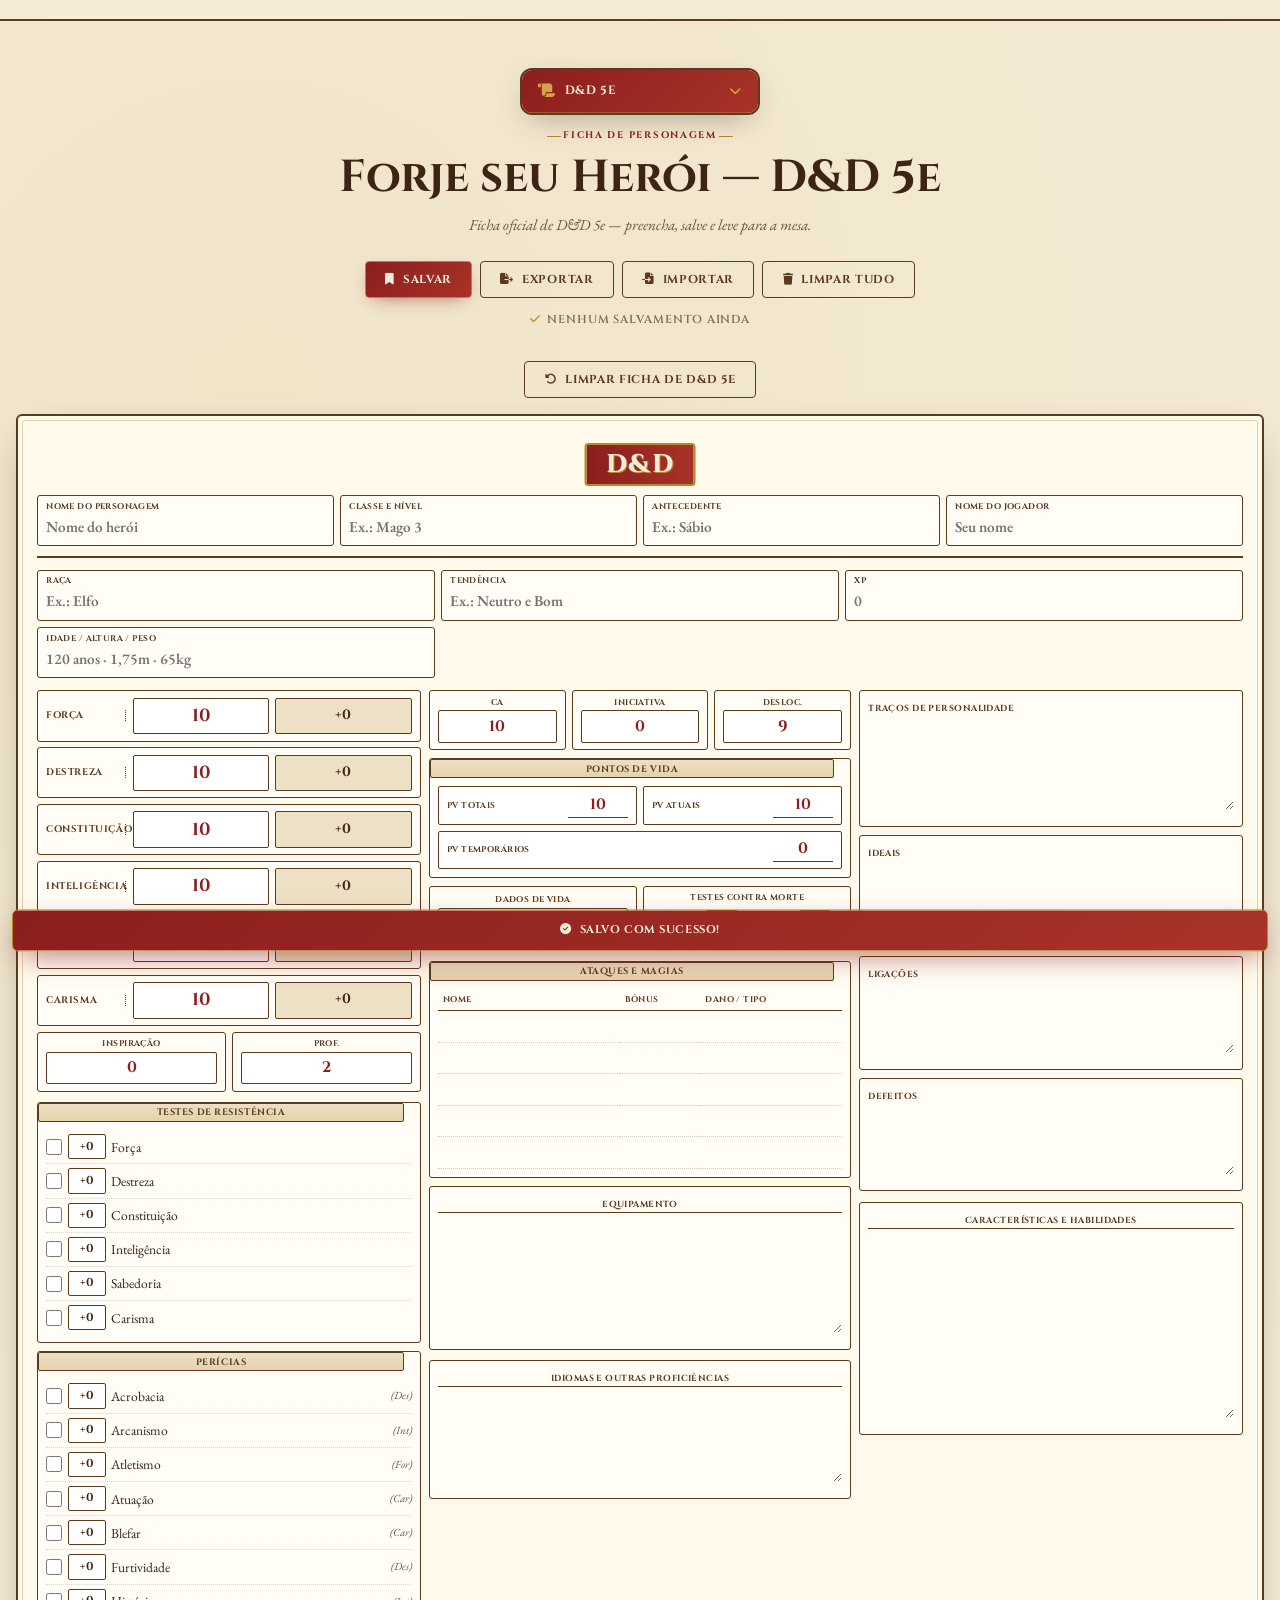
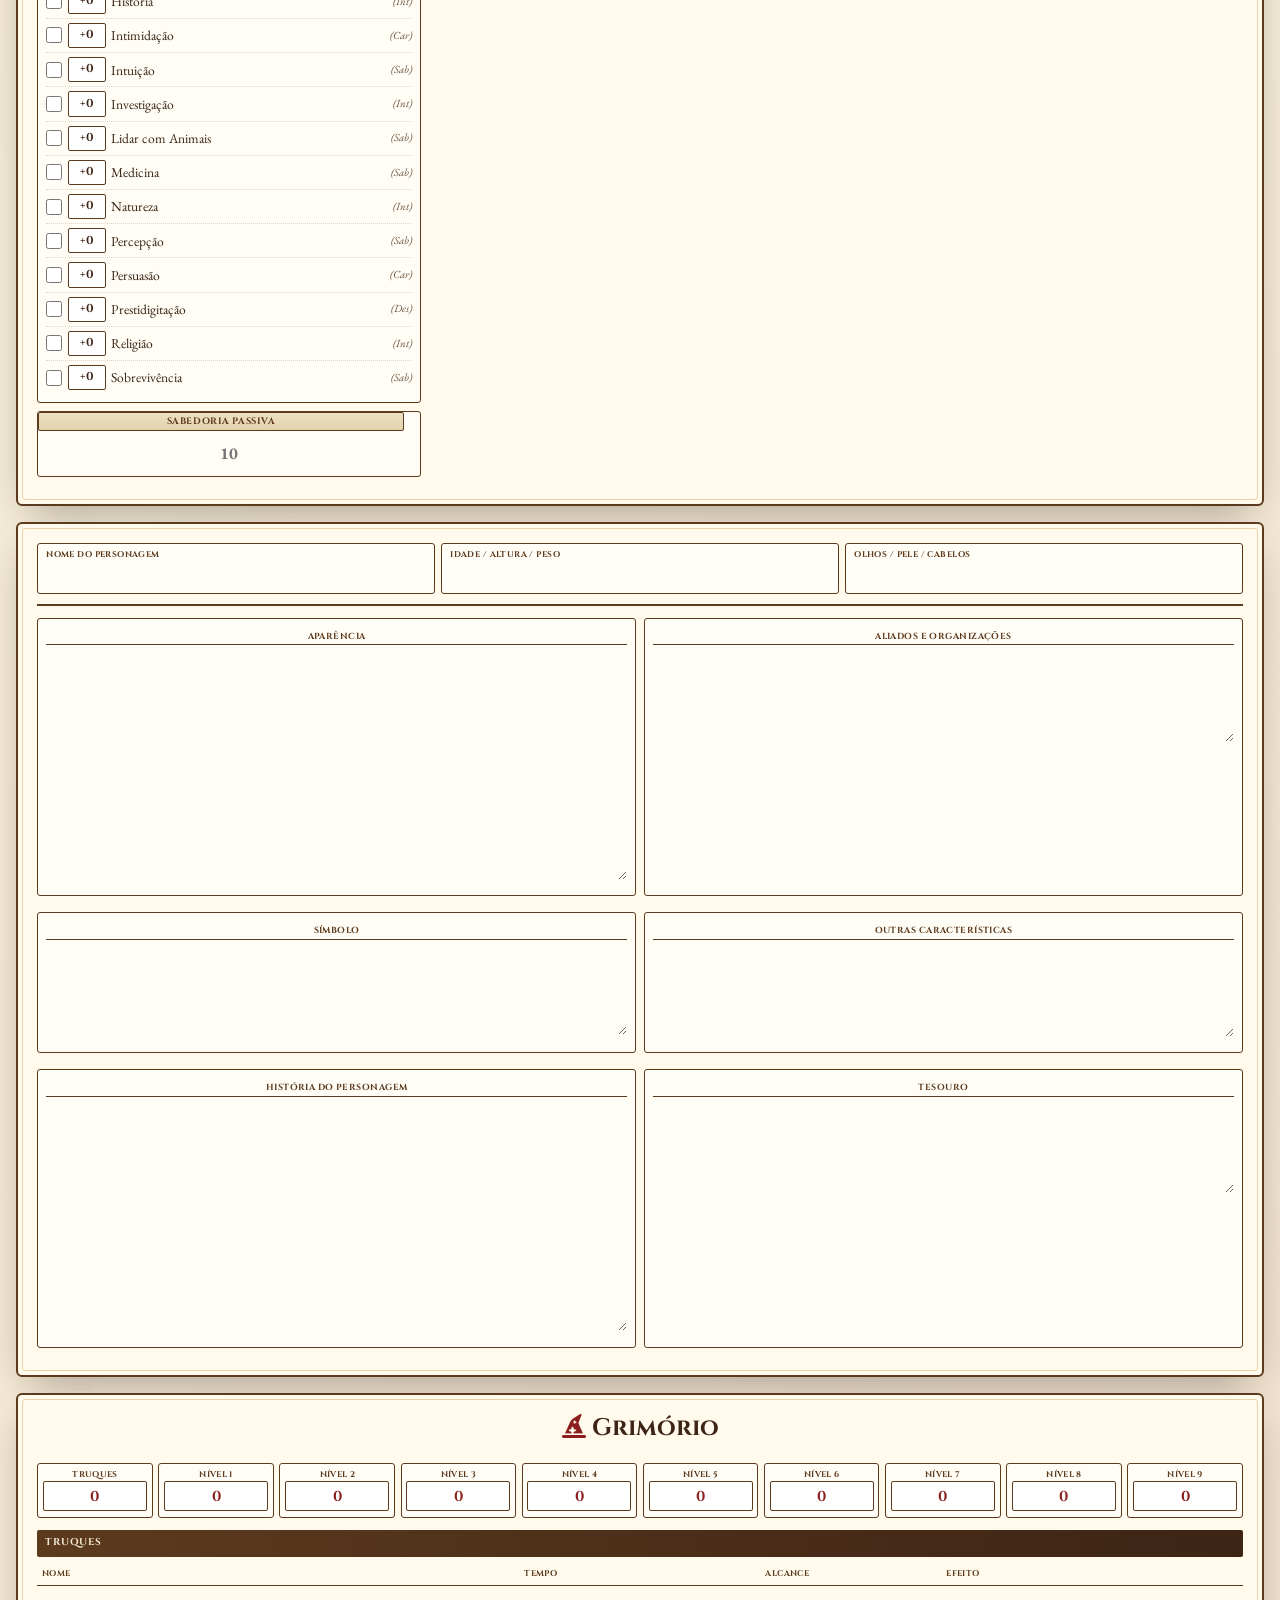
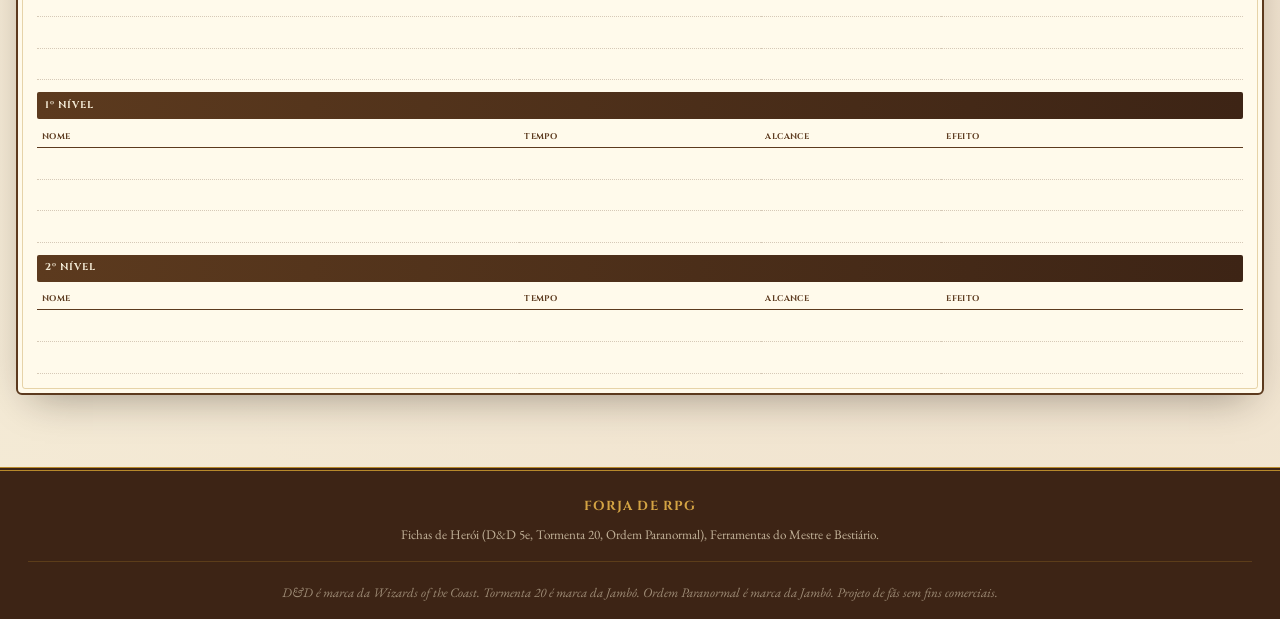
==== index.html @ 86ae55e6 "Ajustes no projeto" ====
<!DOCTYPE html>
<html lang="pt-BR">
<head>
  <meta charset="UTF-8">
  <meta name="viewport" content="width=device-width, initial-scale=1">
  <title>Forja de RPG — Heróis, Mestre e Monstros</title>
  <meta name="description" content="Plataforma completa de RPG: D&D 5e, Tormenta 20, Ordem Paranormal, ferramentas do mestre e bestiário.">

  <!-- Fonts -->
  <link rel="preconnect" href="https://fonts.googleapis.com">
  <link rel="preconnect" href="https://fonts.gstatic.com" crossorigin>
  <link href="https://fonts.googleapis.com/css2?family=Cinzel:wght@500;600;700;800&family=EB+Garamond:ital,wght@0,400;0,500;0,600;1,400&family=Inter:wght@400;500;600;700&display=swap" rel="stylesheet">

  <!-- Bootstrap + Icons -->
  <link href="https://cdn.jsdelivr.net/npm/bootstrap@5.3.0/dist/css/bootstrap.min.css" rel="stylesheet">
  <link rel="stylesheet" href="https://cdnjs.cloudflare.com/ajax/libs/font-awesome/6.5.0/css/all.min.css">

  <!-- CSS -->
  <link rel="stylesheet" href="src/main.css">
  <script src="src/main.js"></script>
</head>
<body>
  <nav class="navbar navbar-expand-lg fixed-top" id="mainNav">
 
  </nav>

  <!-- ============================================================
       ÁREA 1 — FORJA DE HERÓIS
  ============================================================ -->
  <div id="area-herois" class="area-panel active">
    <!-- Cabeçalho da página -->
    <div class="page-header" id="ficha">
      <span class="section-label">Ficha de Personagem</span>
      <h1 id="pageTitle">Forje seu Herói</h1>
      <p id="pageSubtitle" style="color:var(--texto-suave); font-style:italic; max-width:620px; margin:0.5rem auto 0; font-size:0.95rem;">
        Preencha, salve e leve para a mesa. Auto-save ativado.
      </p>
      <div class="d-flex flex-wrap gap-2 justify-content-center mt-4">
        <button class="btn btn-vermelho" onclick="saveAll()"><i class="fas fa-bookmark me-2"></i>Salvar</button>
        <button class="btn btn-outline-marrom" onclick="exportSheet()"><i class="fas fa-file-export me-2"></i>Exportar</button>
        <button class="btn btn-outline-marrom" onclick="document.getElementById('importFile').click()"><i class="fas fa-file-import me-2"></i>Importar</button>
        <input type="file" id="importFile" accept=".json" style="display:none" onchange="importSheet(this)">
        <button class="btn btn-outline-marrom" onclick="clearAllSystems()"><i class="fas fa-trash me-2"></i>Limpar Tudo</button>
      </div>
      <p id="saveIndicator" class="save-indicator">Nenhum salvamento ainda</p>
    </div>

    <!-- Seletor de sistema (acordeão) -->
    <div class="system-selector" id="systemSelector" role="tablist" aria-label="Escolher sistema de RPG">
      <button type="button" class="system-toggle" onclick="toggleSystemMenu(event)" aria-expanded="false" aria-controls="systemOptions">
        <i class="fas fa-scroll"></i>
        <span id="currentSystemLabel">D&D 5e</span>
        <i class="fas fa-chevron-down system-chevron"></i>
      </button>
      <div class="system-options" id="systemOptions">
        <button type="button" class="active" data-system="dnd5e" role="tab" aria-selected="true">
          <i class="fas fa-dice-d20"></i>D&D 5e
        </button>
        <button type="button" data-system="t20" role="tab" aria-selected="false">
          <i class="fas fa-dragon"></i>Tormenta 20
        </button>
        <button type="button" data-system="oprpg" role="tab" aria-selected="false">
          <i class="fas fa-eye"></i>Ordem Paranormal
        </button>
      </div>
    </div>

    <!-- ========================================================
         SISTEMA: D&D 5e
    ======================================================== -->
    <div id="system-dnd5e" class="system-panel active">
      <section style="padding-top: 1rem;">
        <div class="container">
          <div class="text-center mb-3">
            <button class="btn btn-outline-marrom" onclick="resetSystem('dnd5e')">
              <i class="fas fa-rotate-left me-2"></i>Limpar Ficha de D&D 5e
            </button>
          </div>

          <!-- Página 1: Identidade + Atributos + Combate -->
          <div class="sheet-wrap">
            <div class="sheet-header primary">
              <div class="t20-title">D&D</div>
              <div class="field"><span class="field-label">Nome do Personagem</span><input class="field-input" id="nome" placeholder="Nome do herói"></div>
              <div class="field"><span class="field-label">Classe e Nível</span><input class="field-input" id="classeNivel" placeholder="Ex.: Mago 3"></div>
              <div class="field"><span class="field-label">Antecedente</span><input class="field-input" id="antecedente" placeholder="Ex.: Sábio"></div>
              <div class="field"><span class="field-label">Nome do Jogador</span><input class="field-input" id="jogador" placeholder="Seu nome"></div>
            </div>
            <div class="sheet-header secondary">
              <div class="field"><span class="field-label">Raça</span><input class="field-input" id="raca" placeholder="Ex.: Elfo"></div>
              <div class="field"><span class="field-label">Tendência</span><input class="field-input" id="tendencia" placeholder="Ex.: Neutro e Bom"></div>
              <div class="field"><span class="field-label">XP</span><input class="field-input" id="xp" placeholder="0"></div>
              <div class="field"><span class="field-label">Idade / Altura / Peso</span><input class="field-input" id="fisico" placeholder="120 anos · 1,75m · 65kg"></div>
            </div>

            <div class="sheet-grid">
              <!-- COLUNA 1: Atributos + Resistências + Perícias -->
              <div>
                <div class="attr-block"><div class="attr-name">Força</div><div class="attr-values"><input class="attr-value-input" id="forca" type="number" value="10" min="1" max="30"><input class="attr-mod-input" id="forcaMod" value="+0" readonly></div></div>
                <div class="attr-block"><div class="attr-name">Destreza</div><div class="attr-values"><input class="attr-value-input" id="destreza" type="number" value="10" min="1" max="30"><input class="attr-mod-input" id="destrezaMod" value="+0" readonly></div></div>
                <div class="attr-block"><div class="attr-name">Constituição</div><div class="attr-values"><input class="attr-value-input" id="constituicao" type="number" value="10" min="1" max="30"><input class="attr-mod-input" id="constituicaoMod" value="+0" readonly></div></div>
                <div class="attr-block"><div class="attr-name">Inteligência</div><div class="attr-values"><input class="attr-value-input" id="inteligencia" type="number" value="10" min="1" max="30"><input class="attr-mod-input" id="inteligenciaMod" value="+0" readonly></div></div>
                <div class="attr-block"><div class="attr-name">Sabedoria</div><div class="attr-values"><input class="attr-value-input" id="sabedoria" type="number" value="10" min="1" max="30"><input class="attr-mod-input" id="sabedoriaMod" value="+0" readonly></div></div>
                <div class="attr-block"><div class="attr-name">Carisma</div><div class="attr-values"><input class="attr-value-input" id="carisma" type="number" value="10" min="1" max="30"><input class="attr-mod-input" id="carismaMod" value="+0" readonly></div></div>

                <div style="display:grid; grid-template-columns:1fr 1fr; gap:0.4rem; margin-bottom:0.65rem;">
                  <div class="combat-cell"><label>Inspiração</label><input type="number" id="inspiracao" value="0"></div>
                  <div class="combat-cell"><label>Prof.</label><input type="number" id="profBonus" value="2"></div>
                </div>

                <div class="block">
                  <div class="block-title">Testes de Resistência</div>
                  <ul class="check-list">
                    <li class="check-item"><input type="checkbox" id="resForca"><input class="mod" value="+0"><span class="name">Força</span></li>
                    <li class="check-item"><input type="checkbox" id="resDestreza"><input class="mod" value="+0"><span class="name">Destreza</span></li>
                    <li class="check-item"><input type="checkbox" id="resConstituicao"><input class="mod" value="+0"><span class="name">Constituição</span></li>
                    <li class="check-item"><input type="checkbox" id="resInteligencia"><input class="mod" value="+0"><span class="name">Inteligência</span></li>
                    <li class="check-item"><input type="checkbox" id="resSabedoria"><input class="mod" value="+0"><span class="name">Sabedoria</span></li>
                    <li class="check-item"><input type="checkbox" id="resCarisma"><input class="mod" value="+0"><span class="name">Carisma</span></li>
                  </ul>
                </div>

                <div class="block">
                  <div class="block-title">Perícias</div>
                  <ul class="check-list">
                    <li class="check-item"><input type="checkbox" id="perAcrobacia"><input class="mod" value="+0"><span class="name">Acrobacia</span><span class="attr-ref">(Des)</span></li>
                    <li class="check-item"><input type="checkbox" id="perArcanismo"><input class="mod" value="+0"><span class="name">Arcanismo</span><span class="attr-ref">(Int)</span></li>
                    <li class="check-item"><input type="checkbox" id="perAtletismo"><input class="mod" value="+0"><span class="name">Atletismo</span><span class="attr-ref">(For)</span></li>
                    <li class="check-item"><input type="checkbox" id="perAtuacao"><input class="mod" value="+0"><span class="name">Atuação</span><span class="attr-ref">(Car)</span></li>
                    <li class="check-item"><input type="checkbox" id="perBlefar"><input class="mod" value="+0"><span class="name">Blefar</span><span class="attr-ref">(Car)</span></li>
                    <li class="check-item"><input type="checkbox" id="perFurtividade"><input class="mod" value="+0"><span class="name">Furtividade</span><span class="attr-ref">(Des)</span></li>
                    <li class="check-item"><input type="checkbox" id="perHistoria"><input class="mod" value="+0"><span class="name">História</span><span class="attr-ref">(Int)</span></li>
                    <li class="check-item"><input type="checkbox" id="perIntimidacao"><input class="mod" value="+0"><span class="name">Intimidação</span><span class="attr-ref">(Car)</span></li>
                    <li class="check-item"><input type="checkbox" id="perIntuicao"><input class="mod" value="+0"><span class="name">Intuição</span><span class="attr-ref">(Sab)</span></li>
                    <li class="check-item"><input type="checkbox" id="perInvestigacao"><input class="mod" value="+0"><span class="name">Investigação</span><span class="attr-ref">(Int)</span></li>
                    <li class="check-item"><input type="checkbox" id="perLidarAnimais"><input class="mod" value="+0"><span class="name">Lidar com Animais</span><span class="attr-ref">(Sab)</span></li>
                    <li class="check-item"><input type="checkbox" id="perMedicina"><input class="mod" value="+0"><span class="name">Medicina</span><span class="attr-ref">(Sab)</span></li>
                    <li class="check-item"><input type="checkbox" id="perNatureza"><input class="mod" value="+0"><span class="name">Natureza</span><span class="attr-ref">(Int)</span></li>
                    <li class="check-item"><input type="checkbox" id="perPercepcao"><input class="mod" value="+0"><span class="name">Percepção</span><span class="attr-ref">(Sab)</span></li>
                    <li class="check-item"><input type="checkbox" id="perPersuasao"><input class="mod" value="+0"><span class="name">Persuasão</span><span class="attr-ref">(Car)</span></li>
                    <li class="check-item"><input type="checkbox" id="perPrestidigitacao"><input class="mod" value="+0"><span class="name">Prestidigitação</span><span class="attr-ref">(Des)</span></li>
                    <li class="check-item"><input type="checkbox" id="perReligiao"><input class="mod" value="+0"><span class="name">Religião</span><span class="attr-ref">(Int)</span></li>
                    <li class="check-item"><input type="checkbox" id="perSobrevivencia"><input class="mod" value="+0"><span class="name">Sobrevivência</span><span class="attr-ref">(Sab)</span></li>
                  </ul>
                </div>

                <div class="block">
                  <div class="block-title">Sabedoria Passiva</div>
                  <input class="field-input" id="sabPassiva" style="text-align:center; font-size:1.05rem; color:var(--vermelho); font-weight:700;" placeholder="10">
                </div>
              </div>

              <!-- COLUNA 2: Combate + Ataques + Equipamento -->
              <div>
                <div class="combat-row">
                  <div class="combat-cell"><label>CA</label><input type="number" id="ca" value="10"></div>
                  <div class="combat-cell"><label>Iniciativa</label><input type="number" id="iniciativa" value="0"></div>
                  <div class="combat-cell"><label>Desloc.</label><input type="number" id="deslocamento" value="9"></div>
                </div>

                <div class="hp-block">
                  <div class="block-title" style="margin-top:-0.75rem;">Pontos de Vida</div>
                  <div class="hp-row">
                    <div class="hp-cell"><span>PV Totais</span><input type="number" id="pvTotal" value="10"></div>
                    <div class="hp-cell"><span>PV Atuais</span><input type="number" id="pvAtual" value="10"></div>
                  </div>
                  <div class="hp-row">
                    <div class="hp-cell" style="grid-column: span 2;"><span>PV Temporários</span><input type="number" id="pvTemp" value="0"></div>
                  </div>
                </div>

                <div style="display:grid; grid-template-columns:1fr 1fr; gap:0.4rem; margin-bottom:0.65rem;">
                  <div class="combat-cell"><label>Dados de Vida</label><input id="dadosVida" placeholder="Ex.: 3d8"></div>
                  <div class="combat-cell">
                    <label>Testes contra Morte</label>
                    <div style="font-size:0.72rem; display:flex; justify-content:space-around; gap:0.3rem; margin-top:0.25rem; flex-wrap:wrap;">
                      <span>Sucessos: <input type="number" id="morteSuc" value="0" style="width:32px; border:1px solid var(--marrom); text-align:center; background:#fff; border-radius:2px;"></span>
                      <span>Falhas: <input type="number" id="morteFal" value="0" style="width:32px; border:1px solid var(--marrom); text-align:center; background:#fff; border-radius:2px;"></span>
                    </div>
                  </div>
                </div>

                <div class="block">
                  <div class="block-title">Ataques e Magias</div>
                  <div class="table-scroll">
                    <table class="attack-table">
                      <thead><tr><th style="width:45%;">Nome</th><th style="width:20%;">Bônus</th><th>Dano / Tipo</th></tr></thead>
                      <tbody>
                        <tr><td><input id="atk1_nome"></td><td><input id="atk1_bonus"></td><td><input id="atk1_dano"></td></tr>
                        <tr><td><input id="atk2_nome"></td><td><input id="atk2_bonus"></td><td><input id="atk2_dano"></td></tr>
                        <tr><td><input id="atk3_nome"></td><td><input id="atk3_bonus"></td><td><input id="atk3_dano"></td></tr>
                        <tr><td><input id="atk4_nome"></td><td><input id="atk4_bonus"></td><td><input id="atk4_dano"></td></tr>
                        <tr><td><input id="atk5_nome"></td><td><input id="atk5_bonus"></td><td><input id="atk5_dano"></td></tr>
                      </tbody>
                    </table>
                  </div>
                </div>

                <div class="big-block"><label>Equipamento</label><textarea id="equipamento" rows="5"></textarea></div>
                <div class="big-block" style="margin-top:0.65rem;"><label>Idiomas e Outras Proficiências</label><textarea id="idiomas" rows="3"></textarea></div>
              </div>

              <!-- COLUNA 3: Personalidade + Características -->
              <div>
                <div class="trait-block"><label>Traços de Personalidade</label><textarea id="tracos" rows="4"></textarea></div>
                <div class="trait-block"><label>Ideais</label><textarea id="ideais" rows="3"></textarea></div>
                <div class="trait-block"><label>Ligações</label><textarea id="ligacoes" rows="3"></textarea></div>
                <div class="trait-block"><label>Defeitos</label><textarea id="defeitos" rows="3"></textarea></div>
                <div class="big-block" style="margin-top:0.65rem;"><label>Características e Habilidades</label><textarea id="caracteristicas" rows="8"></textarea></div>
              </div>
            </div>
          </div>

          <!-- Página 2: Aparência / Aliados / História -->
          <div class="sheet-wrap">
            <div class="page2-header">
              <div class="field"><span class="field-label">Nome do Personagem</span><input class="field-input" id="nome2"></div>
              <div class="field"><span class="field-label">Idade / Altura / Peso</span><input class="field-input" id="fisico2"></div>
              <div class="field"><span class="field-label">Olhos / Pele / Cabelos</span><input class="field-input" id="aparenciaFisica"></div>
            </div>
            <div class="page2-grid">
              <div class="big-block"><label>Aparência</label><textarea id="aparencia" rows="10"></textarea></div>
              <div class="big-block"><label>Aliados e Organizações</label><textarea id="aliados" rows="4"></textarea></div>
              <div class="big-block"><label>Símbolo</label><textarea id="simbolo" rows="3"></textarea></div>
              <div class="big-block"><label>Outras Características</label><textarea id="outrasCarac" rows="4"></textarea></div>
              <div class="big-block"><label>História do Personagem</label><textarea id="historia" rows="10"></textarea></div>
              <div class="big-block"><label>Tesouro</label><textarea id="tesouro" rows="4"></textarea></div>
            </div>
          </div>

          <!-- Página 3: Grimório -->
          <div class="sheet-wrap">
            <h3 style="text-align:center; margin-bottom:1.25rem; font-family:'Cinzel',serif; font-size:clamp(1.1rem,3vw,1.5rem);">
              <i class="fas fa-hat-wizard" style="color:var(--vermelho);"></i> Grimório
            </h3>
            <div class="spell-slots">
              <div class="slot-box"><label>Truques</label><input type="number" id="slot0" value="0"></div>
              <div class="slot-box"><label>Nível 1</label><input type="number" id="slot1" value="0"></div>
              <div class="slot-box"><label>Nível 2</label><input type="number" id="slot2" value="0"></div>
              <div class="slot-box"><label>Nível 3</label><input type="number" id="slot3" value="0"></div>
              <div class="slot-box"><label>Nível 4</label><input type="number" id="slot4" value="0"></div>
              <div class="slot-box"><label>Nível 5</label><input type="number" id="slot5" value="0"></div>
              <div class="slot-box"><label>Nível 6</label><input type="number" id="slot6" value="0"></div>
              <div class="slot-box"><label>Nível 7</label><input type="number" id="slot7" value="0"></div>
              <div class="slot-box"><label>Nível 8</label><input type="number" id="slot8" value="0"></div>
              <div class="slot-box"><label>Nível 9</label><input type="number" id="slot9" value="0"></div>
            </div>

            <div class="spell-level-header">Truques</div>
            <div class="table-scroll">
              <table class="spell-table">
                <thead><tr><th style="width:40%;">Nome</th><th style="width:20%;">Tempo</th><th style="width:15%;">Alcance</th><th>Efeito</th></tr></thead>
                <tbody>
                  <tr><td><input id="magia0_1_nome"></td><td><input id="magia0_1_tempo"></td><td><input id="magia0_1_alcance"></td><td><input id="magia0_1_efeito"></td></tr>
                  <tr><td><input id="magia0_2_nome"></td><td><input id="magia0_2_tempo"></td><td><input id="magia0_2_alcance"></td><td><input id="magia0_2_efeito"></td></tr>
                  <tr><td><input id="magia0_3_nome"></td><td><input id="magia0_3_tempo"></td><td><input id="magia0_3_alcance"></td><td><input id="magia0_3_efeito"></td></tr>
                </tbody>
              </table>
            </div>

            <div class="spell-level-header">1º Nível</div>
            <div class="table-scroll">
              <table class="spell-table">
                <thead><tr><th style="width:40%;">Nome</th><th style="width:20%;">Tempo</th><th style="width:15%;">Alcance</th><th>Efeito</th></tr></thead>
                <tbody>
                  <tr><td><input id="magia1_1_nome"></td><td><input id="magia1_1_tempo"></td><td><input id="magia1_1_alcance"></td><td><input id="magia1_1_efeito"></td></tr>
                  <tr><td><input id="magia1_2_nome"></td><td><input id="magia1_2_tempo"></td><td><input id="magia1_2_alcance"></td><td><input id="magia1_2_efeito"></td></tr>
                  <tr><td><input id="magia1_3_nome"></td><td><input id="magia1_3_tempo"></td><td><input id="magia1_3_alcance"></td><td><input id="magia1_3_efeito"></td></tr>
                </tbody>
              </table>
            </div>

            <div class="spell-level-header">2º Nível</div>
            <div class="table-scroll">
              <table class="spell-table">
                <thead><tr><th style="width:40%;">Nome</th><th style="width:20%;">Tempo</th><th style="width:15%;">Alcance</th><th>Efeito</th></tr></thead>
                <tbody>
                  <tr><td><input id="magia2_1_nome"></td><td><input id="magia2_1_tempo"></td><td><input id="magia2_1_alcance"></td><td><input id="magia2_1_efeito"></td></tr>
                  <tr><td><input id="magia2_2_nome"></td><td><input id="magia2_2_tempo"></td><td><input id="magia2_2_alcance"></td><td><input id="magia2_2_efeito"></td></tr>
                </tbody>
              </table>
            </div>
          </div>
        </div>
      </section>
    </div>

    <!-- ========================================================
         SISTEMA: TORMENTA 20
    ======================================================== -->
    <div id="system-t20" class="system-panel">
      <section style="padding-top: 1rem;">
        <div class="container">
          <div class="text-center mb-3">
            <button class="btn btn-outline-marrom" onclick="resetSystem('t20')">
              <i class="fas fa-rotate-left me-2"></i>Limpar Ficha de Tormenta 20
            </button>
          </div>

          <div class="t20-sheet">
            <div class="t20-header">
              <div class="t20-title">TORMENTA 20</div>
              <div class="t20-field full"><span class="t20-field-label">Personagem</span><input class="t20-field-input" id="t20_nome"></div>
              <div class="t20-field"><span class="t20-field-label">Jogador</span><input class="t20-field-input" id="t20_jogador"></div>
              <div class="t20-field"><span class="t20-field-label">Raça</span><input class="t20-field-input" id="t20_raca"></div>
              <div class="t20-field"><span class="t20-field-label">Origem</span><input class="t20-field-input" id="t20_origem"></div>
              <div class="t20-field"><span class="t20-field-label">Classe & Nível</span><input class="t20-field-input" id="t20_classeNivel"></div>
              <div class="t20-field"><span class="t20-field-label">Divindade</span><input class="t20-field-input" id="t20_divindade"></div>
              <div class="t20-field"><span class="t20-field-label">Deslocamento</span><input class="t20-field-input" id="t20_deslocamento"></div>
            </div>

            <div class="t20-grid">
              <!-- Coluna esquerda -->
              <div class="t20-col-left">
                <div class="t20-block">
                  <div class="t20-block-title">Atributos</div>
                  <div class="t20-attrs">
                    <div class="t20-attr"><div class="t20-attr-name">FOR</div><input type="number" class="t20-attr-value" id="t20_for" value="10"><span class="t20-attr-mod" id="t20_for_mod">+0</span></div>
                    <div class="t20-attr"><div class="t20-attr-name">DES</div><input type="number" class="t20-attr-value" id="t20_des" value="10"><span class="t20-attr-mod" id="t20_des_mod">+0</span></div>
                    <div class="t20-attr"><div class="t20-attr-name">CON</div><input type="number" class="t20-attr-value" id="t20_con" value="10"><span class="t20-attr-mod" id="t20_con_mod">+0</span></div>
                    <div class="t20-attr"><div class="t20-attr-name">INT</div><input type="number" class="t20-attr-value" id="t20_int" value="10"><span class="t20-attr-mod" id="t20_int_mod">+0</span></div>
                    <div class="t20-attr"><div class="t20-attr-name">SAB</div><input type="number" class="t20-attr-value" id="t20_sab" value="10"><span class="t20-attr-mod" id="t20_sab_mod">+0</span></div>
                    <div class="t20-attr"><div class="t20-attr-name">CAR</div><input type="number" class="t20-attr-value" id="t20_car" value="10"><span class="t20-attr-mod" id="t20_car_mod">+0</span></div>
                  </div>
                </div>

                <div class="t20-pv-row">
                  <div class="t20-pv-box">
                    <div class="t20-pv-title">Pontos de Vida</div>
                    <div class="t20-pv-inputs">
                      <div class="t20-pv-item"><span>Máx</span><input type="number" id="t20_pv_max" value="20"></div>
                      <div class="t20-pv-item"><span>Atuais</span><input type="number" id="t20_pv_atual" value="20"></div>
                    </div>
                  </div>
                  <div class="t20-pv-box">
                    <div class="t20-pv-title">Pontos de Mana</div>
                    <div class="t20-pv-inputs">
                      <div class="t20-pv-item"><span>Máx</span><input type="number" id="t20_pm_max" value="10"></div>
                      <div class="t20-pv-item"><span>Atuais</span><input type="number" id="t20_pm_atual" value="10"></div>
                    </div>
                  </div>
                </div>

                <div class="t20-block">
                  <div class="t20-block-title">Ataques</div>
                  <div class="table-scroll">
                    <table class="t20-attack-table">
                      <thead><tr><th style="width:30%;">Ataque</th><th style="width:15%;">Teste</th><th style="width:15%;">Dano</th><th style="width:13%;">Crít</th><th style="width:13%;">Tipo</th><th>Alcance</th></tr></thead>
                      <tbody>
                        <tr><td><input id="t20_atk1_nome"></td><td><input id="t20_atk1_teste"></td><td><input id="t20_atk1_dano"></td><td><input id="t20_atk1_crit"></td><td><input id="t20_atk1_tipo"></td><td><input id="t20_atk1_alc"></td></tr>
                        <tr><td><input id="t20_atk2_nome"></td><td><input id="t20_atk2_teste"></td><td><input id="t20_atk2_dano"></td><td><input id="t20_atk2_crit"></td><td><input id="t20_atk2_tipo"></td><td><input id="t20_atk2_alc"></td></tr>
                        <tr><td><input id="t20_atk3_nome"></td><td><input id="t20_atk3_teste"></td><td><input id="t20_atk3_dano"></td><td><input id="t20_atk3_crit"></td><td><input id="t20_atk3_tipo"></td><td><input id="t20_atk3_alc"></td></tr>
                      </tbody>
                    </table>
                  </div>
                </div>

                <div class="t20-block">
                  <div class="t20-block-title">Defesa</div>
                  <div class="t20-defense">
                    <div class="t20-defense-main"><label>Defesa</label><input type="number" id="t20_defesa" value="10"></div>
                    <div class="t20-defense-sub">
                      <div class="t20-pv-item"><span>Mod. DES</span><input type="number" id="t20_def_des" value="0"></div>
                      <div class="t20-pv-item"><span>Armadura</span><input type="number" id="t20_def_armadura" value="0"></div>
                      <div class="t20-pv-item"><span>Escudo</span><input type="number" id="t20_def_escudo" value="0"></div>
                      <div class="t20-pv-item"><span>Outros</span><input type="number" id="t20_def_outros" value="0"></div>
                    </div>
                  </div>
                </div>

                <div class="t20-pv-row">
                  <div class="t20-field"><span class="t20-field-label">XP</span><input class="t20-field-input" id="t20_xp"></div>
                  <div class="t20-field"><span class="t20-field-label">Tamanho</span><input class="t20-field-input" id="t20_tamanho"></div>
                </div>
              </div>

              <!-- Coluna central -->
              <div class="t20-col-mid">
                <div class="t20-block">
                  <div class="t20-block-title">Perícias</div>
                  <div class="table-scroll">
                    <table class="t20-skills">
                      <thead><tr><th style="width:30%;">Perícia</th><th style="width:14%;">Total</th><th style="width:12%;">1/2 Nív.</th><th style="width:14%;">Mod. Atr.</th><th style="width:12%;">Treino</th><th>Outros</th></tr></thead>
                      <tbody id="t20-skills-body"></tbody>
                    </table>
                  </div>
                </div>
                <div class="t20-block">
                  <div class="t20-block-title">Proficiências</div>
                  <textarea id="t20_proficiencias" rows="4" style="width:100%; border:none; background:transparent; font-family:'EB Garamond',serif; font-size:0.9rem; outline:none; resize:vertical; min-height:80px;"></textarea>
                </div>
              </div>

              <!-- Coluna direita -->
              <div class="t20-col-right">
                <div class="t20-block">
                  <div class="t20-block-title">Poderes & Magias</div>
                  <div class="table-scroll">
                    <table class="t20-spells-table">
                      <thead><tr><th style="width:40%;">Nome</th><th style="width:15%;">Custo</th><th style="width:20%;">Execução</th><th>Alcance</th></tr></thead>
                      <tbody>
                        <tr><td><input id="t20_pod1_nome"></td><td><input id="t20_pod1_custo"></td><td><input id="t20_pod1_exec"></td><td><input id="t20_pod1_alc"></td></tr>
                        <tr><td><input id="t20_pod2_nome"></td><td><input id="t20_pod2_custo"></td><td><input id="t20_pod2_exec"></td><td><input id="t20_pod2_alc"></td></tr>
                        <tr><td><input id="t20_pod3_nome"></td><td><input id="t20_pod3_custo"></td><td><input id="t20_pod3_exec"></td><td><input id="t20_pod3_alc"></td></tr>
                        <tr><td><input id="t20_pod4_nome"></td><td><input id="t20_pod4_custo"></td><td><input id="t20_pod4_exec"></td><td><input id="t20_pod4_alc"></td></tr>
                        <tr><td><input id="t20_pod5_nome"></td><td><input id="t20_pod5_custo"></td><td><input id="t20_pod5_exec"></td><td><input id="t20_pod5_alc"></td></tr>
                      </tbody>
                    </table>
                  </div>
                </div>

                <div class="t20-block">
                  <div class="t20-block-title">Equipamento</div>
                  <div class="table-scroll">
                    <table class="t20-equip-table">
                      <thead><tr><th style="width:70%;">Item</th><th>Peso</th></tr></thead>
                      <tbody id="t20-equip-body"></tbody>
                    </table>
                  </div>
                </div>

                <div class="t20-block">
                  <div class="t20-block-title">Anotações</div>
                  <textarea id="t20_anotacoes" rows="6" style="width:100%; border:none; background:transparent; font-family:'EB Garamond',serif; font-size:0.9rem; outline:none; resize:vertical; min-height:120px;"></textarea>
                </div>
              </div>
            </div>
          </div>
        </div>
      </section>
    </div>

    <!-- ========================================================
         SISTEMA: ORDEM PARANORMAL
    ======================================================== -->
    <div id="system-oprpg" class="system-panel">
      <section style="padding-top: 1rem;">
        <div class="container">
          <div class="text-center mb-3">
            <button class="btn btn-outline-marrom" onclick="resetSystem('oprpg')">
              <i class="fas fa-rotate-left me-2"></i>Limpar Ficha de Ordem Paranormal
            </button>
          </div>

          <div class="oprpg-sheet">
            <div class="oprpg-header">
              <div class="oprpg-title">ORDEM PARANORMAL</div>
              <div class="oprpg-field"><span class="oprpg-field-label">Personagem</span><input class="oprpg-field-input" id="op_nome" placeholder="Nome do agente"></div>
              <div class="oprpg-field"><span class="oprpg-field-label">Jogador</span><input class="oprpg-field-input" id="op_jogador" placeholder="Seu nome"></div>
              <div class="oprpg-field"><span class="oprpg-field-label">Origem</span><input class="oprpg-field-input" id="op_origem" placeholder="Ex.: Militar"></div>
              <div class="oprpg-field"><span class="oprpg-field-label">Classe</span><input class="oprpg-field-input" id="op_classe" placeholder="Ex.: Combatente"></div>
            </div>

            <div class="oprpg-grid">
              <!-- Coluna esquerda -->
              <div class="oprpg-col-left">
                <div class="oprpg-block">
                  <div class="oprpg-block-title">Atributos</div>
                  <div class="oprpg-attrs">
                    <div class="oprpg-attr"><div class="oprpg-attr-name">AGI</div><div class="oprpg-attr-full">Agilidade</div><input type="number" class="oprpg-attr-value" id="op_agi" value="1" min="0" max="10"></div>
                    <div class="oprpg-attr"><div class="oprpg-attr-name">FOR</div><div class="oprpg-attr-full">Força</div><input type="number" class="oprpg-attr-value" id="op_for" value="1" min="0" max="10"></div>
                    <div class="oprpg-attr"><div class="oprpg-attr-name">INT</div><div class="oprpg-attr-full">Intelecto</div><input type="number" class="oprpg-attr-value" id="op_int" value="1" min="0" max="10"></div>
                    <div class="oprpg-attr"><div class="oprpg-attr-name">PRE</div><div class="oprpg-attr-full">Presença</div><input type="number" class="oprpg-attr-value" id="op_pre" value="1" min="0" max="10"></div>
                    <div class="oprpg-attr"><div class="oprpg-attr-name">VIG</div><div class="oprpg-attr-full">Vigor</div><input type="number" class="oprpg-attr-value" id="op_vig" value="1" min="0" max="10"></div>
                  </div>
                </div>

                <div class="oprpg-block">
                  <div class="oprpg-block-title">Status</div>
                  <div class="oprpg-status-grid">
                    <div class="oprpg-status-box">
                      <label>Pontos de Vida</label>
                      <div class="oprpg-status-inputs div-status">
                        <div><span>Máx</span><input type="number" id="op_pv_max" value="20"></div>
                        <div><span>Atual</span><input type="number" id="op_pv_atual" value="20"></div>
                      </div>
                    </div>
                    <div class="oprpg-status-box">
                      <label>Determinação</label>
                      <div class="oprpg-status-inputs div-status">
                        <div><span>Máx</span><input type="number" id="op_pd_max" value="2"></div>
                        <div><span>Atual</span><input type="number" id="op_pd_atual" value="2"></div>
                      </div>
                    </div>
                    <div class="oprpg-status-box">
                      <label>Pontos de Esforço</label>
                      <div class="oprpg-status-inputs div-status">
                        <div><span>Máx</span><input type="number" id="op_pe_max" value="2"></div>
                        <div><span>Atual</span><input type="number" id="op_pe_atual" value="2"></div>
                      </div>
                    </div>
                    <div class="oprpg-status-box">
                      <label>Sanidade</label>
                      <div class="oprpg-status-inputs div-status">
                        <div><span>Máx</span><input type="number" id="op_san_max" value="20"></div>
                        <div><span>Atual</span><input type="number" id="op_san_atual" value="20"></div>
                      </div>
                    </div>
                  </div>
                </div>

                <div class="oprpg-block">
                  <div class="oprpg-block-title">Defesa & Deslocamento</div>
                  <div class="oprpg-field-row">
                    <div class="oprpg-defense-box">
                      <label>Defesa</label>
                      <input type="number" id="op_defesa" value="11" readonly>
                      <div class="oprpg-defense-formula">= 10 + AGI + Equip + Outros</div>
                      <div class="oprpg-field-row" style="margin-top:0.4rem;">
                        <input type="number" id="op_def_equip" value="0" placeholder="Equip" oninput="updateOPRPGDefense()">
                        <input type="number" id="op_def_outros" value="0" placeholder="Outros" oninput="updateOPRPGDefense()">
                      </div>
                    </div>
                    <div class="oprpg-field" style="text-align:center;">
                      <span class="oprpg-field-label">Desl.</span>
                      <input class="oprpg-field-input" id="op_desloc" placeholder="9m" style="text-align:center; font-size:1.1rem;">
                    </div>
                  </div>
                </div>

                <div class="oprpg-block">
                  <div class="oprpg-block-title">Proteção & Resistências</div>
                  <div class="oprpg-field"><span class="oprpg-field-label">Proteção</span><input class="oprpg-field-input" id="op_protecao" placeholder="Ex.: Colete, ritual..."></div>
                  <div class="oprpg-field" style="margin-top:0.4rem;"><span class="oprpg-field-label">Resistências</span><input class="oprpg-field-input" id="op_resistencias" placeholder="Ex.: Medo, morte, dano físico..."></div>
                </div>
              </div>

              <!-- Coluna central -->
              <div class="oprpg-col-mid">
                <div class="oprpg-block">
                  <div class="oprpg-block-title">Perícias</div>
                  <div class="table-scroll">
                    <table class="oprpg-skills">
                      <thead><tr><th style="width:32%;">Perícia</th><th style="width:14%;">Atr.</th><th style="width:14%;">Bônus</th><th style="width:14%;">Treino</th><th>Outros</th></tr></thead>
                      <tbody id="oprpg-skills-body"></tbody>
                    </table>
                  </div>
                  <p style="font-size:0.7rem; color:var(--texto-suave); margin-top:0.5rem; font-style:italic;">* Penalidade de carga · + Somente treinada</p>
                </div>

                <div class="oprpg-block">
                  <div class="oprpg-block-title">Ataques</div>
                  <div class="table-scroll">
                    <table class="oprpg-attack-table">
                      <thead><tr><th style="width:35%;">Nome</th><th style="width:15%;">Teste</th><th style="width:25%;">Dano</th><th>Crítico / Especial</th></tr></thead>
                      <tbody>
                        <tr><td><input id="op_atk1_nome"></td><td><input id="op_atk1_teste"></td><td><input id="op_atk1_dano"></td><td><input id="op_atk1_crit"></td></tr>
                        <tr><td><input id="op_atk2_nome"></td><td><input id="op_atk2_teste"></td><td><input id="op_atk2_dano"></td><td><input id="op_atk2_crit"></td></tr>
                        <tr><td><input id="op_atk3_nome"></td><td><input id="op_atk3_teste"></td><td><input id="op_atk3_dano"></td><td><input id="op_atk3_crit"></td></tr>
                        <tr><td><input id="op_atk4_nome"></td><td><input id="op_atk4_teste"></td><td><input id="op_atk4_dano"></td><td><input id="op_atk4_crit"></td></tr>
                        <tr><td><input id="op_atk5_nome"></td><td><input id="op_atk5_teste"></td><td><input id="op_atk5_dano"></td><td><input id="op_atk5_crit"></td></tr>
                      </tbody>
                    </table>
                  </div>
                </div>

                <div class="oprpg-block">
                  <div class="oprpg-block-title">Inventário</div>
                  <div class="oprpg-inv-header">
                    <div class="oprpg-field"><span class="oprpg-field-label">Pontos de Prestígio</span><input class="oprpg-field-input" id="op_prestigio" placeholder="0"></div>
                    <div class="oprpg-field"><span class="oprpg-field-label">Patente</span><input class="oprpg-field-input" id="op_patente_inv" placeholder="Recruta"></div>
                    <div class="oprpg-field"><span class="oprpg-field-label">Limite de Crédito</span><input class="oprpg-field-input" id="op_credito" placeholder="Baixo"></div>
                    <div class="oprpg-field"><span class="oprpg-field-label">Carga Máx.</span><input class="oprpg-field-input" id="op_carga" placeholder="Ex.: 10"></div>
                  </div>
                  <div class="oprpg-field-row" style="margin-top:0.5rem; gap:0.4rem;">
                    <div class="oprpg-field"><span class="oprpg-field-label">Limite I</span><input class="oprpg-field-input" id="op_lim1" placeholder="2"></div>
                    <div class="oprpg-field"><span class="oprpg-field-label">Limite II</span><input class="oprpg-field-input" id="op_lim2" placeholder="2"></div>
                    <div class="oprpg-field"><span class="oprpg-field-label">Limite III</span><input class="oprpg-field-input" id="op_lim3" placeholder="2"></div>
                    <div class="oprpg-field"><span class="oprpg-field-label">Limite IV</span><input class="oprpg-field-input" id="op_lim4" placeholder="2"></div>
                  </div>
                  <div class="table-scroll" style="margin-top:0.5rem;">
                    <table class="oprpg-inv-table">
                      <thead><tr><th style="width:35%;">Item</th><th style="width:20%;">Categoria</th><th style="width:15%;">Espaços</th><th style="width:15%;">Qtd</th><th>Peso</th></tr></thead>
                      <tbody id="oprpg-inv-body"></tbody>
                    </table>
                  </div>
                </div>
              </div>

              <!-- Coluna direita -->
              <div class="oprpg-col-right">
                <div class="oprpg-block">
                  <div class="oprpg-block-title">Evolução do Personagem</div>
                  <div class="oprpg-field-row">
                    <div class="oprpg-field"><span class="oprpg-field-label">NEX %</span><input class="oprpg-field-input" id="op_nex" placeholder="5"></div>
                    <div class="oprpg-field"><span class="oprpg-field-label">Nível</span><input class="oprpg-field-input" id="op_nivel" placeholder="1"></div>
                  </div>
                  <div class="oprpg-field" style="margin-top:0.4rem;"><span class="oprpg-field-label">Patente</span><input class="oprpg-field-input" id="op_patente" placeholder="Ex.: Recruta"></div>
                  <div class="oprpg-field" style="margin-top:0.4rem;"><span class="oprpg-field-label">Limite de PE / PD</span><input class="oprpg-field-input" id="op_limite_pe_pd" placeholder="Ex.: 5"></div>
                </div>

                <div class="oprpg-block">
                  <div class="oprpg-block-title">Habilidades & Rituais</div>
                  <div class="oprpg-field" style="margin-bottom:0.4rem;"><span class="oprpg-field-label">DT de Rituais</span><input class="oprpg-field-input" id="op_dt_rituais" placeholder="Ex.: 15"></div>
                  <div class="table-scroll">
                    <table class="oprpg-spells-table">
                      <thead><tr><th style="width:35%;">Nome</th><th style="width:12%;">Custo</th><th style="width:12%;">Página</th><th>Descrição</th></tr></thead>
                      <tbody>
                        <tr><td><input id="op_hab1_nome"></td><td><input id="op_hab1_custo"></td><td><input id="op_hab1_pag"></td><td><input id="op_hab1_desc"></td></tr>
                        <tr><td><input id="op_hab2_nome"></td><td><input id="op_hab2_custo"></td><td><input id="op_hab2_pag"></td><td><input id="op_hab2_desc"></td></tr>
                        <tr><td><input id="op_hab3_nome"></td><td><input id="op_hab3_custo"></td><td><input id="op_hab3_pag"></td><td><input id="op_hab3_desc"></td></tr>
                        <tr><td><input id="op_hab4_nome"></td><td><input id="op_hab4_custo"></td><td><input id="op_hab4_pag"></td><td><input id="op_hab4_desc"></td></tr>
                        <tr><td><input id="op_hab5_nome"></td><td><input id="op_hab5_custo"></td><td><input id="op_hab5_pag"></td><td><input id="op_hab5_desc"></td></tr>
                        <tr><td><input id="op_hab6_nome"></td><td><input id="op_hab6_custo"></td><td><input id="op_hab6_pag"></td><td><input id="op_hab6_desc"></td></tr>
                        <tr><td><input id="op_hab7_nome"></td><td><input id="op_hab7_custo"></td><td><input id="op_hab7_pag"></td><td><input id="op_hab7_desc"></td></tr>
                        <tr><td><input id="op_hab8_nome"></td><td><input id="op_hab8_custo"></td><td><input id="op_hab8_pag"></td><td><input id="op_hab8_desc"></td></tr>
                      </tbody>
                    </table>
                  </div>
                </div>

                <div class="oprpg-block">
                  <div class="oprpg-block-title">Anotações</div>
                  <textarea class="oprpg-textarea" id="op_anotacoes" rows="8" placeholder="História, personalidade, objetivos, contatos..."></textarea>
                </div>
              </div>
            </div>
          </div>
        </div>
      </section>
    </div>
  </div><!-- /area-herois -->

  <!-- ============================================================
       ÁREA 2 — FORJA DO MESTRE
  ============================================================ -->
  <div id="area-mestre" class="area-panel">
    <div class="page-header">
      <span class="section-label">Ferramentas do Mestre</span>
      <h1>Forja do Mestre</h1>
      <p style="color:var(--texto-suave); font-style:italic; max-width:640px; margin:0.5rem auto 0; font-size:0.95rem;">
        Rolagem de dados, rastreador de iniciativa, gerador de NPCs e tabelas de referência.
      </p>
    </div>

    <section style="padding-top: 1rem;">
      <div class="container">
        <div class="mestre-tabs">
          <button class="active" data-tab="dados"><i class="fas fa-dice"></i>Rolagem de Dados</button>
          <button data-tab="iniciativa"><i class="fas fa-swords"></i>Iniciativa</button>
          <button data-tab="npc"><i class="fas fa-user-shield"></i>Gerador de NPC</button>
          <button data-tab="tabelas"><i class="fas fa-scroll"></i>Tabelas Rápidas</button>
        </div>

        <!-- Aba: Dados -->
        <div class="mestre-panel active" data-panel="dados">
          <div class="row g-4">
            <div class="col-lg-7">
              <div class="gm-card">
                <div class="gm-card-title"><i class="fas fa-dice-d20"></i>Escolha o dado</div>
                <div class="dice-grid">
                  <button class="die-btn" onclick="rollDice(4)"><i class="fas fa-dice-d20"></i>d4</button>
                  <button class="die-btn" onclick="rollDice(6)"><i class="fas fa-dice-d20"></i>d6</button>
                  <button class="die-btn" onclick="rollDice(8)"><i class="fas fa-dice-d20"></i>d8</button>
                  <button class="die-btn" onclick="rollDice(10)"><i class="fas fa-dice-d20"></i>d10</button>
                  <button class="die-btn" onclick="rollDice(12)"><i class="fas fa-dice-d20"></i>d12</button>
                  <button class="die-btn" onclick="rollDice(20)"><i class="fas fa-dice-d20"></i>d20</button>
                  <button class="die-btn" onclick="rollDice(100)"><i class="fas fa-percent"></i>d100</button>
                </div>
                <div style="display:grid; grid-template-columns:1fr 1fr 1fr; gap:0.5rem; margin-top:0.75rem;">
                  <div class="monster-field"><label>Qtd</label><input type="number" id="diceQty" value="1" min="1" max="20"></div>
                  <div class="monster-field"><label>Mod</label><input type="number" id="diceMod" value="0" min="-20" max="20"></div>
                  <div class="monster-field"><label>Dado</label><input type="number" id="diceSide" value="20" min="2" max="100"></div>
                </div>
                <div class="d-flex gap-2 mt-3 flex-wrap">
                  <button class="btn btn-vermelho flex-fill" onclick="rollCustom()"><i class="fas fa-dice me-2"></i>Rolar</button>
                  <button class="btn btn-outline-marrom flex-fill" onclick="clearDiceHistory()"><i class="fas fa-trash me-2"></i>Limpar</button>
                </div>
              </div>
            </div>
            <div class="col-lg-5">
              <div class="gm-card">
                <div class="gm-card-title"><i class="fas fa-scroll"></i>Resultado</div>
                <div class="dice-result">
                  <span class="result-value" id="diceResultValue">—</span>
                  <span class="result-label" id="diceResultLabel">Aguardando rolagem</span>
                </div>
                <ul class="dice-history" id="diceHistory">
                  <li style="justify-content:center; opacity:0.6;"><em>Nenhuma rolagem ainda</em></li>
                </ul>
              </div>
            </div>
          </div>
        </div>

        <!-- Aba: Iniciativa -->
        <div class="mestre-panel" data-panel="iniciativa">
          <div class="gm-card">
            <div class="gm-card-title"><i class="fas fa-swords"></i>Rastreador de Iniciativa</div>
            <div class="row g-2 mb-3">
              <div class="col-md-7"><div class="monster-field"><label>Nome</label><input type="text" id="initName" placeholder="Ex.: Goblin Arqueiro"></div></div>
              <div class="col-md-3"><div class="monster-field"><label>Iniciativa</label><input type="number" id="initValue" placeholder="Auto"></div></div>
              <div class="col-md-2 d-flex align-items-end"><button class="btn btn-vermelho w-100" onclick="addInitiative()"><i class="fas fa-plus me-1"></i>Adicionar</button></div>
            </div>
            <div class="d-flex gap-2 flex-wrap mb-3">
              <button class="btn btn-dourado" onclick="rollInitiativeAll()"><i class="fas fa-dice-d20 me-2"></i>Rolar d20</button>
              <button class="btn btn-outline-marrom" onclick="nextTurn()"><i class="fas fa-forward me-2"></i>Próximo</button>
              <button class="btn btn-outline-marrom" onclick="clearInitiative()"><i class="fas fa-trash me-2"></i>Limpar</button>
            </div>
            <ul class="init-list" id="initiativeList">
              <li style="text-align:center; padding:1rem; color:var(--texto-suave); font-style:italic;">Nenhum combatente ainda</li>
            </ul>
          </div>
        </div>

        <!-- Aba: NPC -->
        <div class="mestre-panel" data-panel="npc">
          <div class="gm-card">
            <div class="gm-card-title"><i class="fas fa-user-shield"></i>Gerador Rápido de NPC</div>
            <div class="row g-2 mb-3">
              <div class="col-md-3">
                <div class="monster-field"><label>Raça</label>
                  <select id="npcRaca">
                    <option>Aleatório</option><option>Humano</option><option>Elfo</option><option>Anão</option>
                    <option>Halfling</option><option>Meio-Elfo</option><option>Meio-Orc</option>
                    <option>Tiefling</option><option>Draconato</option><option>Gnomo</option>
                  </select>
                </div>
              </div>
              <div class="col-md-3">
                <div class="monster-field"><label>Ocupação</label>
                  <select id="npcOcupacao">
                    <option>Aleatório</option><option>Tavernheiro</option><option>Ferreiro</option><option>Mercador</option>
                    <option>Guarda</option><option>Nobre</option><option>Camponês</option><option>Sacerdote</option>
                    <option>Ladrão</option><option>Mago</option><option>Bardo</option>
                  </select>
                </div>
              </div>
              <div class="col-md-3">
                <div class="monster-field"><label>Tom</label>
                  <select id="npcTom">
                    <option>Aleatório</option><option>Amigável</option><option>Neutro</option>
                    <option>Desconfiado</option><option>Hostil</option><option>Excêntrico</option>
                  </select>
                </div>
              </div>
              <div class="col-md-3 d-flex align-items-end">
                <button class="btn btn-vermelho w-100" onclick="generateNPC()">
                  <i class="fas fa-wand-magic-sparkles me-1"></i>Gerar
                </button>
              </div>
            </div>
            <div id="npcResult" style="display:none;">
              <div style="background:#fffdf5; border:1.5px solid var(--marrom); border-radius:4px; padding:1.25rem;">
                <h3 style="margin-bottom:0.5rem; color:var(--vermelho);" id="npcNome">—</h3>
                <p style="margin-bottom:0.5rem; font-size:0.9rem;"><strong style="color:var(--marrom);">Raça:</strong> <span id="npcRacaResult">—</span></p>
                <p style="margin-bottom:0.5rem; font-size:0.9rem;"><strong style="color:var(--marrom);">Ocupação:</strong> <span id="npcOcupacaoResult">—</span></p>
                <p style="margin-bottom:0.5rem; font-size:0.9rem;"><strong style="color:var(--marrom);">Tom:</strong> <span id="npcTomResult">—</span></p>
                <p style="margin-bottom:0.5rem; font-size:0.9rem;"><strong style="color:var(--marrom);">Aparência:</strong> <span id="npcAparencia">—</span></p>
                <p style="margin-bottom:0.5rem; font-size:0.9rem;"><strong style="color:var(--marrom);">Traço:</strong> <span id="npcTraco">—</span></p>
                <p style="margin:0; font-size:0.9rem;"><strong style="color:var(--marrom);">Gancho:</strong> <span id="npcGancho">—</span></p>
              </div>
            </div>
          </div>
        </div>

        <!-- Aba: Tabelas -->
        <div class="mestre-panel" data-panel="tabelas">
          <div class="row g-4">
            <div class="col-lg-6">
              <div class="gm-card">
                <div class="gm-card-title"><i class="fas fa-coins"></i>Tesouro Aleatório (d100)</div>
                <table class="ref-table">
                  <thead><tr><th>d100</th><th>Resultado</th></tr></thead>
                  <tbody>
                    <tr><td><strong>01-15</strong></td><td>Nada além de poeira</td></tr>
                    <tr><td><strong>16-30</strong></td><td>2d6 moedas de cobre</td></tr>
                    <tr><td><strong>31-45</strong></td><td>3d6 moedas de prata</td></tr>
                    <tr><td><strong>46-60</strong></td><td>2d10 moedas de ouro</td></tr>
                    <tr><td><strong>61-70</strong></td><td>1d4 gemas de 10 PO</td></tr>
                    <tr><td><strong>71-80</strong></td><td>Poção de Cura</td></tr>
                    <tr><td><strong>81-88</strong></td><td>Item mágico incomum</td></tr>
                    <tr><td><strong>89-95</strong></td><td>Arma +1</td></tr>
                    <tr><td><strong>96-99</strong></td><td>Item mágico raro</td></tr>
                    <tr><td><strong>100</strong></td><td>Item lendário + 500 PO</td></tr>
                  </tbody>
                </table>
                <button class="btn btn-dourado w-100 mt-3" onclick="rollTreasure()"><i class="fas fa-dice me-2"></i>Rolar Tesouro</button>
                <div id="treasureResult" style="display:none; margin-top:1rem; padding:1rem; background:var(--preto); color:var(--dourado-2); border:2px solid var(--dourado); border-radius:4px; text-align:center; font-family:'Cinzel',serif;">
                  <small style="display:block; font-size:0.6rem; letter-spacing:0.15em; text-transform:uppercase; margin-bottom:0.3rem; color:var(--pergaminho-2);">Resultado</small>
                  <strong id="treasureText" style="font-size:1.1rem;"></strong>
                </div>
              </div>
            </div>
            <div class="col-lg-6">
              <div class="gm-card">
                <div class="gm-card-title"><i class="fas fa-dungeon"></i>Encontros por Ambiente</div>
                <table class="ref-table">
                  <thead><tr><th>Ambiente</th><th>Exemplos</th></tr></thead>
                  <tbody>
                    <tr><td><strong>Floresta</strong></td><td>Lobos, goblins, aranhas gigantes</td></tr>
                    <tr><td><strong>Caverna</strong></td><td>Kobolds, morcegos, slime, troll</td></tr>
                    <tr><td><strong>Ruínas</strong></td><td>Esqueletos, zumbis, gárgulas, fantasma</td></tr>
                    <tr><td><strong>Cidade</strong></td><td>Ladrões, cultistas, guardas corrompidos</td></tr>
                    <tr><td><strong>Pântano</strong></td><td>Will-o'-wisp, bruxa, crocodilos</td></tr>
                    <tr><td><strong>Montanha</strong></td><td>Yeti, harpias, griffon, gigante</td></tr>
                    <tr><td><strong>Deserto</strong></td><td>Múmias, escorpiões gigantes, djinn</td></tr>
                    <tr><td><strong>Subterrâneo</strong></td><td>Drows, mind flayers, beholder</td></tr>
                  </tbody>
                </table>
              </div>
              <div class="gm-card">
                <div class="gm-card-title"><i class="fas fa-heart-pulse"></i>Dificuldade de Encontro (D&D 5e)</div>
                <table class="ref-table">
                  <thead><tr><th>Nível</th><th>Fácil</th><th>Médio</th><th>Difícil</th></tr></thead>
                  <tbody>
                    <tr><td>1º</td><td>25</td><td>50</td><td>75</td></tr>
                    <tr><td>2º</td><td>50</td><td>100</td><td>150</td></tr>
                    <tr><td>3º</td><td>75</td><td>150</td><td>225</td></tr>
                    <tr><td>4º</td><td>125</td><td>250</td><td>375</td></tr>
                    <tr><td>5º</td><td>250</td><td>500</td><td>750</td></tr>
                    <tr><td>6º</td><td>300</td><td>600</td><td>900</td></tr>
                    <tr><td>7º</td><td>350</td><td>750</td><td>1100</td></tr>
                    <tr><td>8º</td><td>450</td><td>900</td><td>1400</td></tr>
                    <tr><td>9º</td><td>550</td><td>1100</td><td>1600</td></tr>
                    <tr><td>10º</td><td>600</td><td>1200</td><td>1900</td></tr>
                  </tbody>
                </table>
              </div>
            </div>
          </div>
        </div>
      </div>
    </section>
  </div>

  <!-- ============================================================
       ÁREA 3 — FORJA DOS MONSTROS
  ============================================================ -->
  <div id="area-monstros" class="area-panel">
    <div class="page-header">
      <span class="section-label">Bestiário</span>
      <h1>Forja dos Monstros</h1>
      <p style="color:var(--texto-suave); font-style:italic; max-width:640px; margin:0.5rem auto 0; font-size:0.95rem;">
        Crie criaturas em fichas separadas com acordeão — expanda só o que importa.
      </p>
    </div>

    <section style="padding-top: 1rem;">
      <div class="container">
        <div class="d-flex flex-wrap gap-2 justify-content-between align-items-center mb-3">
          <div class="d-flex flex-wrap gap-2">
            <button class="btn btn-vermelho" onclick="createMonster()"><i class="fas fa-plus me-2"></i>Novo Monstro</button>
            <button class="btn btn-outline-marrom" onclick="expandAllMonsters()"><i class="fas fa-angles-down me-2"></i>Expandir</button>
            <button class="btn btn-outline-marrom" onclick="collapseAllMonsters()"><i class="fas fa-angles-up me-2"></i>Minimizar</button>
          </div>
          <div class="d-flex flex-wrap gap-2">
            <button class="btn btn-dourado" onclick="exportAllMonsters()"><i class="fas fa-file-export me-2"></i>Exportar Todos</button>
            <button class="btn btn-outline-marrom" onclick="document.getElementById('importAllMonstersFile').click()"><i class="fas fa-file-import me-2"></i>Importar</button>
            <input type="file" id="importAllMonstersFile" accept=".json" style="display:none" onchange="importAllMonsters(this)">
          </div>
        </div>
        <p id="monsterSaveIndicator" class="save-indicator">Nenhum monstro criado ainda</p>
        <div id="monstersContainer" class="monsters-container"></div>

        <div class="gm-card" style="margin-top: 2rem;">
          <div class="gm-card-title"><i class="fas fa-skull-crossbones"></i>Referência Rápida — VD</div>
          <table class="ref-table">
            <thead><tr><th>VD</th><th>XP</th><th>Prof.</th><th>CA</th><th>PV</th><th>Dano/Turno</th></tr></thead>
            <tbody>
              <tr><td><strong>0</strong></td><td>10</td><td>+2</td><td>13</td><td>1-6</td><td>0-1</td></tr>
              <tr><td><strong>1/8</strong></td><td>25</td><td>+2</td><td>13</td><td>7-35</td><td>2-3</td></tr>
              <tr><td><strong>1/4</strong></td><td>50</td><td>+2</td><td>13</td><td>36-49</td><td>4-5</td></tr>
              <tr><td><strong>1/2</strong></td><td>100</td><td>+2</td><td>13</td><td>50-70</td><td>6-8</td></tr>
              <tr><td><strong>1</strong></td><td>200</td><td>+2</td><td>14</td><td>71-85</td><td>9-14</td></tr>
              <tr><td><strong>2</strong></td><td>450</td><td>+2</td><td>14</td><td>86-100</td><td>15-20</td></tr>
              <tr><td><strong>3</strong></td><td>700</td><td>+2</td><td>15</td><td>101-115</td><td>21-26</td></tr>
              <tr><td><strong>4</strong></td><td>1100</td><td>+2</td><td>15</td><td>116-130</td><td>27-32</td></tr>
              <tr><td><strong>5</strong></td><td>1800</td><td>+3</td><td>15</td><td>131-145</td><td>33-38</td></tr>
              <tr><td><strong>10</strong></td><td>5900</td><td>+4</td><td>17</td><td>206-220</td><td>63-68</td></tr>
            </tbody>
          </table>
        </div>
      </div>
    </section>
  </div>

  <!-- Toast -->
  <div class="toast-save" id="toastSave"><i class="fas fa-check-circle me-2"></i>Salvo com sucesso!</div>

  <!-- Botão voltar ao topo -->
  <button id="backToTop" class="back-to-top" aria-label="Voltar ao topo">
    <i class="fas fa-arrow-up"></i>
  </button>

  <!-- Footer -->
  <footer>
    <div class="container text-center">
      <h5>Forja de RPG</h5>
      <p>Fichas de Herói (D&D 5e, Tormenta 20, Ordem Paranormal), Ferramentas do Mestre e Bestiário.</p>
      <p style="margin:0; padding-top:1.25rem; border-top:1px solid rgba(184,137,43,0.25); font-size:0.82rem; font-style:italic; color:rgba(237,224,196,0.55);">
        D&D é marca da Wizards of the Coast. Tormenta 20 é marca da Jambô. Ordem Paranormal é marca da Jambô. Projeto de fãs sem fins comerciais.
      </p>
    </div>
  </footer>
    <script src="https://cdn.jsdelivr.net/npm/bootstrap@5.3.0/dist/js/bootstrap.bundle.min.js"></script>
  <script>
    /* ============================================================
       1. ESTADO GLOBAL
    ============================================================ */
    let currentSystem = 'dnd5e';
    let currentArea = 'herois';
    let autosaveTimer = null;
    let dirty = false;
    let lastSaved = null;

    const STORAGE_KEY = 'forja_rpg_sheets_v1';
    const STORAGE_SYSTEM = 'forja_rpg_system';
    const MONSTERS_STORAGE_KEY = 'forja_monstros_multi_v1';
    const MONSTER_AUTOSAVE_DELAY = 700;

    let monsters = [];
    const monsterAutosaveTimers = {};
    const diceHistory = [];
    let initList = [];
    let currentTurn = 0;

    /* ============================================================
       2. NAVEGAÇÃO ENTRE ÁREAS E SISTEMAS
    ============================================================ */
    function showArea(area) {
      currentArea = area;
      document.querySelectorAll('.area-panel').forEach(p => p.classList.remove('active'));
      const target = document.getElementById('area-' + area);
      if (target) target.classList.add('active');
      document.querySelectorAll('.navbar .nav-link[data-area]').forEach(l => {
        l.classList.toggle('active', l.dataset.area === area);
      });
      const nc = document.getElementById('navMenu');
      if (nc?.classList.contains('show')) new bootstrap.Collapse(nc).hide();
      window.scrollTo({ top: 0, behavior: 'smooth' });
      try { localStorage.setItem('forja_area_ativa', area); } catch(e) {}
    }

    function showSystem(system) {
      currentSystem = system;
      document.querySelectorAll('.system-panel').forEach(p => p.classList.remove('active'));
      const panel = document.getElementById('system-' + system);
      if (panel) panel.classList.add('active');

      document.querySelectorAll('.system-options button').forEach(btn => {
        const a = btn.dataset.system === system;
        btn.classList.toggle('active', a);
        btn.setAttribute('aria-selected', a ? 'true' : 'false');
      });

      const t = document.getElementById('pageTitle');
      const s = document.getElementById('pageSubtitle');
      if (system === 't20') {
        t.textContent = 'Forje seu Herói — Tormenta 20';
        s.textContent = 'Ficha oficial de Tormenta 20 — preencha, salve e leve para Arton.';
      } else if (system === 'oprpg') {
        t.textContent = 'Forje seu Herói — Ordem Paranormal';
        s.textContent = 'Ficha de agente da Ordem — enfrente o Outro Lado com estilo.';
      } else {
        t.textContent = 'Forje seu Herói — D&D 5e';
        s.textContent = 'Ficha oficial de D&D 5e — preencha, salve e leve para a mesa.';
      }

      updateSystemLabel(system);
      closeSystemMenu();
      try { localStorage.setItem(STORAGE_SYSTEM, system); } catch(e) {}
      window.scrollTo({ top: 0, behavior: 'smooth' });
      if (system === 't20') updateT20Mods();
      if (system === 'oprpg') { recalcAllOPRPGSkills(); updateOPRPGDefense(); }
      updateSaveIndicator();
    }

    /* ============================================================
       3. MENU ACORDEÃO DO SELETOR
    ============================================================ */
    function toggleSystemMenu(event) {
      if (event) event.stopPropagation();
      const selector = document.getElementById('systemSelector');
      const toggle = selector.querySelector('.system-toggle');
      if (!selector) return;
      const isOpen = selector.classList.toggle('open');
      toggle.setAttribute('aria-expanded', isOpen ? 'true' : 'false');
    }

    function closeSystemMenu() {
      const selector = document.getElementById('systemSelector');
      const toggle = selector?.querySelector('.system-toggle');
      if (!selector) return;
      selector.classList.remove('open');
      toggle?.setAttribute('aria-expanded', 'false');
    }

    function updateSystemLabel(system) {
      const label = document.getElementById('currentSystemLabel');
      if (!label) return;
      const names = { 'dnd5e': 'D&D 5e', 't20': 'Tormenta 20', 'oprpg': 'Ordem Paranormal' };
      label.textContent = names[system] || 'Escolher Sistema';
    }

    /* ============================================================
       4. MODIFICADORES — D&D 5e
    ============================================================ */
    function calcModDnD(v) {
      const n = parseInt(v) || 10;
      const m = Math.floor((n - 10) / 2);
      return (m >= 0 ? '+' : '') + m;
    }
    const attrIds = ['forca', 'destreza', 'constituicao', 'inteligencia', 'sabedoria', 'carisma'];
    const attrMap = {
      'força': 'forca', 'destreza': 'destreza', 'constituição': 'constituicao',
      'inteligência': 'inteligencia', 'sabedoria': 'sabedoria', 'carisma': 'carisma'
    };

    function updateAllMods() {
      attrIds.forEach(id => {
        const i = document.getElementById(id);
        const m = document.getElementById(id + 'Mod');
        if (i && m) m.value = calcModDnD(i.value);
      });
      document.querySelectorAll('#system-dnd5e .check-item').forEach(item => {
        const n = item.querySelector('.name'); if (!n) return;
        const k = n.textContent.toLowerCase().trim();
        const a = attrMap[k];
        if (a) {
          const el = document.getElementById(a);
          if (el) item.querySelector('.mod').value = calcModDnD(el.value);
        }
      });
    }

    /* ============================================================
       5. MODIFICADORES — TORMENTA 20
    ============================================================ */
    const t20AttrIds = ['t20_for', 't20_des', 't20_con', 't20_int', 't20_sab', 't20_car'];

    function updateT20Mods() {
      t20AttrIds.forEach(id => {
        const i = document.getElementById(id);
        const m = document.getElementById(id + '_mod');
        if (!i || !m) return;
        const v = parseInt(i.value) || 0;
        const mod = Math.floor((v - 10) / 2);
        m.textContent = (mod >= 0 ? '+' : '') + mod;
      });
    }

    const t20Skills = [
      { key:'acrobacia', name:'Acrobacia*', attr:'des' }, { key:'adestramento', name:'Adestramento*', attr:'car' },
      { key:'atletismo', name:'Atletismo', attr:'for' }, { key:'atuacao', name:'Atuação', attr:'car' },
      { key:'cavalgar', name:'Cavalgar', attr:'des' }, { key:'conhecimento', name:'Conhecimento*', attr:'int' },
      { key:'cura', name:'Cura', attr:'sab' }, { key:'diplomacia', name:'Diplomacia', attr:'car' },
      { key:'enganacao', name:'Enganação', attr:'car' }, { key:'fortitude', name:'Fortitude', attr:'con' },
      { key:'furtividade', name:'Furtividade*', attr:'des' }, { key:'guerra', name:'Guerra*', attr:'int' },
      { key:'iniciativa', name:'Iniciativa', attr:'des' }, { key:'intimidacao', name:'Intimidação', attr:'car' },
      { key:'intuicao', name:'Intuição', attr:'sab' }, { key:'investigacao', name:'Investigação', attr:'int' },
      { key:'jogatina', name:'Jogatina*', attr:'car' }, { key:'ladinagem', name:'Ladinagem*', attr:'des' },
      { key:'luta', name:'Luta', attr:'for' }, { key:'misticismo', name:'Misticismo*', attr:'int' },
      { key:'nobreza', name:'Nobreza*', attr:'int' }, { key:'percepcao', name:'Percepção', attr:'sab' },
      { key:'pilotagem', name:'Pilotagem*', attr:'des' }, { key:'pontaria', name:'Pontaria', attr:'des' },
      { key:'reflexos', name:'Reflexos', attr:'des' }, { key:'religiao', name:'Religião*', attr:'sab' },
      { key:'sobrevivencia', name:'Sobrevivência', attr:'sab' }, { key:'vontade', name:'Vontade', attr:'sab' }
    ];

    function buildT20SkillsTable() {
      const tb = document.getElementById('t20-skills-body');
      if (!tb || tb.children.length > 0) return;
      tb.innerHTML = t20Skills.map(sk => `
        <tr>
          <td class="skill-name">${sk.name}</td>
          <td><input type="number" id="t20_sk_${sk.key}_total" data-skill="${sk.key}"></td>
          <td><input type="number" id="t20_sk_${sk.key}_niv" data-skill="${sk.key}"></td>
          <td><input type="number" id="t20_sk_${sk.key}_atr" data-skill="${sk.key}"></td>
          <td><input type="checkbox" id="t20_sk_${sk.key}_trn" data-skill="${sk.key}"></td>
          <td><input type="number" id="t20_sk_${sk.key}_out" data-skill="${sk.key}"></td>
        </tr>`).join('');
      tb.querySelectorAll('input').forEach(inp => {
        inp.addEventListener('input', () => { recalcT20Skill(inp.dataset.skill); markDirty(); });
        inp.addEventListener('change', () => { recalcT20Skill(inp.dataset.skill); markDirty(); });
      });
    }

    function recalcT20Skill(k) {
      if (!k) return;
      const t = document.getElementById(`t20_sk_${k}_total`); if (!t) return;
      const n = parseInt(document.getElementById(`t20_sk_${k}_niv`)?.value) || 0;
      const a = parseInt(document.getElementById(`t20_sk_${k}_atr`)?.value) || 0;
      const tr = document.getElementById(`t20_sk_${k}_trn`)?.checked ? 5 : 0;
      const o = parseInt(document.getElementById(`t20_sk_${k}_out`)?.value) || 0;
      t.value = Math.floor(n / 2) + a + tr + o;
    }

    function buildT20EquipmentTable() {
      const tb = document.getElementById('t20-equip-body');
      if (!tb || tb.children.length > 0) return;
      let h = '';
      for (let i = 1; i <= 10; i++) h += `<tr><td><input id="t20_eq${i}_nome"></td><td><input id="t20_eq${i}_peso"></td></tr>`;
      tb.innerHTML = h;
    }

    /* ============================================================
       6. MODIFICADORES — ORDEM PARANORMAL
    ============================================================ */
    const oprpgSkills = [
      { key:'acrobacia', name:'Acrobacia', attr:'AGI', treino:false },
      { key:'adestramento', name:'Adestramento*', attr:'PRE', treino:true },
      { key:'artes', name:'Artes', attr:'PRE', treino:false },
      { key:'atletismo', name:'Atletismo', attr:'FOR', treino:false },
      { key:'atualidades', name:'Atualidades', attr:'INT', treino:false },
      { key:'ciencias', name:'Ciências*', attr:'INT', treino:true },
      { key:'crime', name:'Crime*', attr:'AGI', treino:true },
      { key:'diplomacia', name:'Diplomacia', attr:'PRE', treino:false },
      { key:'enganacao', name:'Enganação', attr:'PRE', treino:false },
      { key:'fortitude', name:'Fortitude', attr:'VIG', treino:false },
      { key:'furtividade', name:'Furtividade+', attr:'AGI', treino:true },
      { key:'iniciativa', name:'Iniciativa', attr:'AGI', treino:false },
      { key:'intimidacao', name:'Intimidação', attr:'PRE', treino:false },
      { key:'intuicao', name:'Intuição', attr:'PRE', treino:false },
      { key:'investigacao', name:'Investigação', attr:'INT', treino:false },
      { key:'luta', name:'Luta', attr:'FOR', treino:false },
      { key:'medicina', name:'Medicina', attr:'INT', treino:false },
      { key:'ocultismo', name:'Ocultismo*', attr:'INT', treino:true },
      { key:'percepcao', name:'Percepção', attr:'PRE', treino:false },
      { key:'pilotagem', name:'Pilotagem*', attr:'AGI', treino:true },
      { key:'pontaria', name:'Pontaria', attr:'AGI', treino:false },
      { key:'profissao', name:'Profissão*', attr:'INT', treino:true },
      { key:'reflexos', name:'Reflexos', attr:'AGI', treino:false },
      { key:'religiao', name:'Religião*', attr:'PRE', treino:true },
      { key:'sobrevivencia', name:'Sobrevivência', attr:'INT', treino:false },
      { key:'tatica', name:'Tática*', attr:'INT', treino:true },
      { key:'tecnologia', name:'Tecnologia*', attr:'INT', treino:true },
      { key:'vontade', name:'Vontade', attr:'PRE', treino:false }
    ];
    const oprpgAttrMap = { 'AGI': 'op_agi', 'FOR': 'op_for', 'INT': 'op_int', 'PRE': 'op_pre', 'VIG': 'op_vig' };

    function buildOPRPGSkillsTable() {
      const tb = document.getElementById('oprpg-skills-body');
      if (!tb || tb.children.length > 0) return;
      tb.innerHTML = oprpgSkills.map(sk => `
        <tr>
          <td class="skill-name">${sk.name}</td>
          <td class="skill-attr">${sk.attr}</td>
          <td><input type="number" id="op_sk_${sk.key}_bonus" data-skill="${sk.key}" value="0"></td>
          <td><input type="checkbox" id="op_sk_${sk.key}_treino" data-skill="${sk.key}"></td>
          <td><input type="number" id="op_sk_${sk.key}_outros" data-skill="${sk.key}" value="0"></td>
        </tr>`).join('');
      tb.querySelectorAll('input').forEach(inp => {
        inp.addEventListener('input', () => { recalcOPRPGSkill(inp.dataset.skill); markDirty(); });
        inp.addEventListener('change', () => { recalcOPRPGSkill(inp.dataset.skill); markDirty(); });
      });
    }

    function recalcOPRPGSkill(key) {
      if (!key) return;
      const skill = oprpgSkills.find(s => s.key === key); if (!skill) return;
      const bonusEl = document.getElementById(`op_sk_${key}_bonus`);
      const treinoEl = document.getElementById(`op_sk_${key}_treino`);
      const outrosEl = document.getElementById(`op_sk_${key}_outros`);
      if (!bonusEl) return;
      const attrInput = document.getElementById(oprpgAttrMap[skill.attr]);
      const attrVal = parseInt(attrInput?.value) || 0;
      const treino = treinoEl?.checked ? 5 : 0;
      const outros = parseInt(outrosEl?.value) || 0;
      bonusEl.value = attrVal + treino + outros;
    }

    function recalcAllOPRPGSkills() {
      oprpgSkills.forEach(sk => recalcOPRPGSkill(sk.key));
    }

    function updateOPRPGDefense() {
      const agi = parseInt(document.getElementById('op_agi')?.value) || 0;
      const equip = parseInt(document.getElementById('op_def_equip')?.value) || 0;
      const outros = parseInt(document.getElementById('op_def_outros')?.value) || 0;
      const el = document.getElementById('op_defesa');
      if (el) el.value = 10 + agi + equip + outros;
    }

    function buildOPRPGInventory() {
      const tb = document.getElementById('oprpg-inv-body');
      if (!tb || tb.children.length > 0) return;
      let html = '';
      for (let i = 1; i <= 10; i++) {
        html += `<tr>
          <td><input id="op_inv${i}_item"></td>
          <td><input id="op_inv${i}_cat"></td>
          <td><input id="op_inv${i}_esp"></td>
          <td><input id="op_inv${i}_qtd"></td>
          <td><input id="op_inv${i}_peso"></td>
        </tr>`;
      }
      tb.innerHTML = html;
    }

    /* ============================================================
       7. CACHE / SALVAR / CARREGAR
    ============================================================ */
    function collectFormData() {
      const d = {};
      document.querySelectorAll('#area-herois input[id], #area-herois textarea[id]').forEach(el => {
        if (el.type === 'checkbox') d[el.id] = el.checked;
        else d[el.id] = el.value;
      });
      d.__meta = { savedAt: new Date().toISOString() };
      return d;
    }

    function applyFormData(d) {
      if (!d) return;
      Object.keys(d).forEach(k => {
        if (k === '__meta') return;
        const el = document.getElementById(k); if (!el) return;
        if (el.type === 'checkbox') el.checked = !!d[k];
        else el.value = d[k];
      });
    }

    function saveSheet(silent) {
      try {
        localStorage.setItem(STORAGE_KEY, JSON.stringify(collectFormData()));
        dirty = false;
        lastSaved = new Date();
        updateSaveIndicator();
        if (!silent) showToast('Ficha salva!', 'success');
      } catch(e) {
        if (!silent) showToast('Erro ao salvar.', 'error');
      }
    }

    function loadSheet() {
      try {
        const raw = localStorage.getItem(STORAGE_KEY); if (!raw) return;
        const d = JSON.parse(raw);
        applyFormData(d);
        if (d.__meta?.savedAt) lastSaved = new Date(d.__meta.savedAt);
        updateAllMods();
        updateT20Mods();
        recalcAllOPRPGSkills();
        updateOPRPGDefense();
        updateSaveIndicator();
      } catch(e) {}
    }

    function clearSystemCache(sys) {
      try {
        const raw = localStorage.getItem(STORAGE_KEY); if (!raw) return;
        const d = JSON.parse(raw), nd = {};
        Object.keys(d).forEach(k => {
          if (k === '__meta') return;
          const isT20 = k.startsWith('t20_');
          const isOP = k.startsWith('op_');
          if (sys === 't20') { if (!isT20) nd[k] = d[k]; }
          else if (sys === 'oprpg') { if (!isOP) nd[k] = d[k]; }
          else { if (isT20 || isOP) nd[k] = d[k]; }
        });
        nd.__meta = { savedAt: new Date().toISOString() };
        localStorage.setItem(STORAGE_KEY, JSON.stringify(nd));
      } catch(e) {}
    }

    function markDirty() {
      dirty = true;
      updateSaveIndicator();
      clearTimeout(autosaveTimer);
      autosaveTimer = setTimeout(() => saveSheet(true), 800);
    }

    function updateSaveIndicator() {
      const el = document.getElementById('saveIndicator'); if (!el) return;
      if (!lastSaved) {
        el.textContent = dirty ? 'Alterações não salvas' : 'Nenhum salvamento ainda';
        el.classList.toggle('dirty', dirty);
        return;
      }
      const w = lastSaved.toLocaleTimeString('pt-BR', { hour:'2-digit', minute:'2-digit', second:'2-digit' });
      el.textContent = dirty ? 'Salvando...' : `Salvo às ${w}`;
      el.classList.toggle('dirty', dirty);
    }

    function showToast(msg, type) {
      const t = document.getElementById('toastSave'); if (!t) return;
      const c = {
        success: ['#8b1e1e', '#a83328'],
        info: ['#5c3a1e', '#3d2415'],
        error: ['#7a1010', '#a83328']
      };
      const [c1, c2] = c[type] || c.success;
      t.style.background = `linear-gradient(135deg, ${c1}, ${c2})`;
      const ic = { success:'fa-check-circle', info:'fa-circle-info', error:'fa-triangle-exclamation' }[type] || 'fa-check-circle';
      t.innerHTML = `<i class="fas ${ic} me-2"></i>${msg}`;
      t.classList.add('show');
      clearTimeout(t._hideTimer);
      t._hideTimer = setTimeout(() => t.classList.remove('show'), 2800);
    }

    /* ============================================================
       8. AÇÕES DE FICHA (salvar, limpar, importar, exportar)
    ============================================================ */
    function saveAll() { saveSheet(false); }

    function resetSystem(sys) {
      const n = sys === 't20' ? 'Tormenta 20' : sys === 'oprpg' ? 'Ordem Paranormal' : 'D&D 5e';
      if (!confirm(`Limpar a ficha de ${n}?`)) return;
      resetSystemFields(sys);
    }

    function resetSystemFields(sys) {
      const p = document.getElementById('system-' + sys); if (!p) return;
      p.querySelectorAll('input, textarea').forEach(el => {
        if (el.type === 'checkbox') el.checked = false;
        else if (el.type === 'number') {
          if (attrIds.includes(el.id) || t20AttrIds.includes(el.id)) el.value = 10;
          else if (['op_agi','op_for','op_int','op_pre','op_vig'].includes(el.id)) el.value = 1;
          else if (el.id === 'profBonus') el.value = 2;
          else if (el.id === 'ca' || el.id === 't20_defesa') el.value = 10;
          else if (el.id === 'op_defesa') el.value = 11;
          else if (el.id === 'deslocamento') el.value = 9;
          else if (['pvTotal','pvAtual','op_pv_max','op_pv_atual','op_san_max','op_san_atual'].includes(el.id)) el.value = 20;
          else if (el.id === 't20_pv_max' || el.id === 't20_pv_atual') el.value = 20;
          else if (el.id === 't20_pm_max' || el.id === 't20_pm_atual') el.value = 10;
          else el.value = 0;
        } else el.value = '';
      });
      if (sys === 't20') updateT20Mods();
      else if (sys === 'oprpg') { recalcAllOPRPGSkills(); updateOPRPGDefense(); }
      else updateAllMods();
      clearSystemCache(sys);
      saveSheet(true);
      const n = sys === 't20' ? 'Tormenta 20' : sys === 'oprpg' ? 'Ordem Paranormal' : 'D&D 5e';
      showToast(`Ficha de ${n} limpa.`, 'info');
    }

    function clearAllSystems() {
      if (!confirm('Apagar TODAS as fichas?')) return;
      document.querySelectorAll('#area-herois .system-panel input, #area-herois .system-panel textarea').forEach(el => {
        if (el.type === 'checkbox') el.checked = false;
        else if (el.type === 'number') el.value = 0;
        else el.value = '';
      });
      attrIds.forEach(id => { const e = document.getElementById(id); if (e) e.value = 10; });
      t20AttrIds.forEach(id => { const e = document.getElementById(id); if (e) e.value = 10; });
      ['op_agi','op_for','op_int','op_pre','op_vig'].forEach(id => { const e = document.getElementById(id); if (e) e.value = 1; });
      updateAllMods(); updateT20Mods(); recalcAllOPRPGSkills(); updateOPRPGDefense();
      localStorage.removeItem(STORAGE_KEY);
      lastSaved = null; dirty = false; updateSaveIndicator();
      showToast('Todas as fichas foram limpas.', 'info');
    }

    function exportSheet() {
      const blob = new Blob([JSON.stringify(collectFormData(), null, 2)], { type: 'application/json' });
      const a = document.createElement('a');
      a.href = URL.createObjectURL(blob);
      a.download = `ficha_${Date.now()}.json`;
      a.click();
      showToast('Ficha exportada!', 'success');
    }

    function importSheet(inp) {
      const f = inp.files[0]; if (!f) return;
      const r = new FileReader();
      r.onload = e => {
        try {
          applyFormData(JSON.parse(e.target.result));
          updateAllMods(); updateT20Mods(); recalcAllOPRPGSkills(); updateOPRPGDefense(); markDirty();
          showToast('Ficha importada!', 'success');
        } catch(e) { showToast('Arquivo inválido.', 'error'); }
        inp.value = '';
      };
      r.readAsText(f);
    }

    /* ============================================================
       9. FORJA DO MESTRE — DADOS
    ============================================================ */
    function rollDice(s) {
      const q = parseInt(document.getElementById('diceQty')?.value) || 1;
      const m = parseInt(document.getElementById('diceMod')?.value) || 0;
      doRoll(q, s, m);
    }
    function rollCustom() {
      const q = parseInt(document.getElementById('diceQty')?.value) || 1;
      const s = parseInt(document.getElementById('diceSide')?.value) || 20;
      const m = parseInt(document.getElementById('diceMod')?.value) || 0;
      doRoll(q, s, m);
    }
    function doRoll(q, s, m) {
      q = Math.max(1, Math.min(20, q));
      s = Math.max(2, Math.min(100, s));
      const rolls = []; let total = 0;
      for (let i = 0; i < q; i++) {
        const r = Math.floor(Math.random() * s) + 1;
        rolls.push(r); total += r;
      }
      total += m;
      document.getElementById('diceResultValue').textContent = total;
      let lbl = `${q}d${s}`;
      if (m !== 0) lbl += (m > 0 ? ' + ' : ' - ') + Math.abs(m);
      lbl += ` [${rolls.join(', ')}]`;
      document.getElementById('diceResultLabel').textContent = lbl;
      diceHistory.unshift({ total, label: lbl });
      if (diceHistory.length > 20) diceHistory.pop();
      renderDiceHistory();
    }
    function renderDiceHistory() {
      const l = document.getElementById('diceHistory'); if (!l) return;
      if (diceHistory.length === 0) {
        l.innerHTML = '<li style="justify-content:center; opacity:0.6;"><em>Nenhuma rolagem ainda</em></li>';
        return;
      }
      l.innerHTML = diceHistory.map(h => `<li><span>${h.label}</span><strong>${h.total}</strong></li>`).join('');
    }
    function clearDiceHistory() {
      diceHistory.length = 0;
      renderDiceHistory();
      document.getElementById('diceResultValue').textContent = '—';
      document.getElementById('diceResultLabel').textContent = 'Aguardando rolagem';
    }

    /* ============================================================
       10. FORJA DO MESTRE — INICIATIVA
    ============================================================ */
    function addInitiative() {
      const n = document.getElementById('initName').value.trim();
      if (!n) { showToast('Digite um nome.', 'error'); return; }
      const v = parseInt(document.getElementById('initValue').value) || (Math.floor(Math.random() * 20) + 1);
      initList.push({ name: n, value: v, id: Date.now() + Math.random() });
      initList.sort((a, b) => b.value - a.value);
      document.getElementById('initName').value = '';
      document.getElementById('initValue').value = '';
      renderInitiative();
    }
    function rollInitiativeAll() {
      initList.forEach(i => i.value = Math.floor(Math.random() * 20) + 1);
      initList.sort((a, b) => b.value - a.value);
      renderInitiative();
      showToast('Iniciativa rolada!', 'success');
    }
    function renderInitiative() {
      const l = document.getElementById('initiativeList'); if (!l) return;
      if (initList.length === 0) {
        l.innerHTML = '<li style="text-align:center; padding:1rem; color:var(--texto-suave); font-style:italic;">Nenhum combatente ainda</li>';
        return;
      }
      l.innerHTML = initList.map((i, idx) => `
        <li class="init-item ${idx === currentTurn ? 'current' : ''}">
          <span class="init-pos">${idx + 1}º</span>
          <span class="init-name">${escapeHtml(i.name)}</span>
          <span class="init-value">${i.value}</span>
          <button class="init-remove" onclick="removeInitiative(${i.id})"><i class="fas fa-times"></i></button>
        </li>`).join('');
    }
    function removeInitiative(id) {
      initList = initList.filter(i => i.id !== id);
      if (currentTurn >= initList.length) currentTurn = 0;
      renderInitiative();
    }
    function nextTurn() {
      if (initList.length === 0) return;
      currentTurn = (currentTurn + 1) % initList.length;
      renderInitiative();
      showToast(`Turno de ${initList[currentTurn].name}`, 'info');
    }
    function clearInitiative() {
      if (!confirm('Limpar ordem?')) return;
      initList = []; currentTurn = 0;
      renderInitiative();
    }

    /* ============================================================
       11. FORJA DO MESTRE — NPC
    ============================================================ */
    const npcData = {
      nomes: ['Aldric','Mira','Thorn','Selene','Borin','Vera','Kael','Lyra','Dorin','Anya','Fenrir','Íris','Cassius','Naomi','Orin','Talia'],
      racas: ['Humano','Elfo','Anão','Halfling','Meio-Elfo','Meio-Orc','Tiefling','Draconato','Gnomo'],
      ocupacoes: ['Tavernheiro','Ferreiro','Mercador','Guarda','Nobre','Camponês','Sacerdote','Ladrão','Mago','Bardo'],
      tons: ['Amigável','Neutro','Desconfiado','Hostil','Excêntrico'],
      aparencias: ['Cabelos grisalhos e barba longa','Marcas de queimadura no rosto','Olhos de cores diferentes','Tatuagens rituais nos braços','Cicatriz sobre o olho esquerdo','Roupas surradas e gastas','Aparência elegante mas descuidada','Cheiro forte de ervas'],
      tracos: ['Fala muito rápido','Sempre sussurra','Ri em momentos errados','Cita provérbios antigos','Nunca olha nos olhos','Gesticula exageradamente','Tem um tique nervoso','Fala com sotaque carregado'],
      ganchos: ['Deve um favor a alguém perigoso','Procura por um parente desaparecido','Testemunhou algo que não devia','Tem um mapa para um tesouro','Está sendo chantageado','Carrega uma maldição antiga','Faz parte de uma sociedade secreta','Está apaixonado por alguém proibido']
    };
    function pick(arr) { return arr[Math.floor(Math.random() * arr.length)]; }
    function generateNPC() {
      const rs = document.getElementById('npcRaca').value;
      const os = document.getElementById('npcOcupacao').value;
      const ts = document.getElementById('npcTom').value;
      const nome = pick(npcData.nomes);
      const raca = rs === 'Aleatório' ? pick(npcData.racas) : rs;
      const ocup = os === 'Aleatório' ? pick(npcData.ocupacoes) : os;
      const tom = ts === 'Aleatório' ? pick(npcData.tons) : ts;
      document.getElementById('npcNome').textContent = `${nome}, ${raca} ${ocup}`;
      document.getElementById('npcRacaResult').textContent = raca;
      document.getElementById('npcOcupacaoResult').textContent = ocup;
      document.getElementById('npcTomResult').textContent = tom;
      document.getElementById('npcAparencia').textContent = pick(npcData.aparencias);
      document.getElementById('npcTraco').textContent = pick(npcData.tracos);
      document.getElementById('npcGancho').textContent = pick(npcData.ganchos);
      document.getElementById('npcResult').style.display = 'block';
    }

    /* ============================================================
       12. FORJA DO MESTRE — TESOURO
    ============================================================ */
    function rollStr(q, s) { let t = 0; for (let i = 0; i < q; i++) t += Math.floor(Math.random() * s) + 1; return t; }
    function rollTreasure() {
      const d = Math.floor(Math.random() * 100) + 1;
      let r = '';
      if (d <= 15) r = 'Nada além de poeira';
      else if (d <= 30) r = `${rollStr(2,6)} moedas de cobre`;
      else if (d <= 45) r = `${rollStr(3,6)} moedas de prata`;
      else if (d <= 60) r = `${rollStr(2,10)} moedas de ouro`;
      else if (d <= 70) r = `${rollStr(1,4)} gemas de 10 PO`;
      else if (d <= 80) r = 'Poção de Cura';
      else if (d <= 88) r = 'Item mágico incomum';
      else if (d <= 95) r = 'Arma +1';
      else if (d <= 99) r = 'Item mágico raro';
      else r = 'Item lendário + 500 PO';
      document.getElementById('treasureText').textContent = r;
      document.getElementById('treasureResult').style.display = 'block';
    }

    /* ============================================================
       13. FORJA DOS MONSTROS
    ============================================================ */
    function createEmptyMonster() {
      return {
        monNome:'', monTipo:'Morto-Vivo', monTamanho:'Médio', monTendencia:'',
        monVD:'', monXP:'', monProf:'',
        monFor:10, monDes:10, monCon:10, monInt:10, monSab:10, monCar:10,
        monPV:'', monDefesa:'', monDesloc:'', monIniciativa:'',
        monPericias:'', monResistencias:'', monVulnerabilidades:'', monImunidades:'', monSentidos:'', monIdiomas:'',
        monAcao1_nome:'', monAcao1_bonus:'', monAcao1_dano:'', monAcao1_desc:'',
        monAcao2_nome:'', monAcao2_bonus:'', monAcao2_dano:'', monAcao2_desc:'',
        monAcao3_nome:'', monAcao3_bonus:'', monAcao3_dano:'', monAcao3_desc:'',
        monAcao4_nome:'', monAcao4_bonus:'', monAcao4_dano:'', monAcao4_desc:'',
        monAcao5_nome:'', monAcao5_bonus:'', monAcao5_dano:'', monAcao5_desc:'',
        monHabilidades:'', monAparencia:'', monComportamento:'', monHistoria:'', monTesouro:''
      };
    }

    function renderMonsterBody(m) {
      const d = m.data, id = m.id;
      const tipoOpts = ['Morto-Vivo','Aberração','Besta','Celestial','Construto','Corrupto','Dragão','Elemental','Fada','Fiend','Gigante','Humanoide','Limo','Monstruosidade','Planta','Paranormal']
        .map(o => `<option ${d.monTipo === o ? 'selected' : ''}>${o}</option>`).join('');
      const tamOpts = ['Minúsculo','Pequeno','Médio','Grande','Enorme','Colossal']
        .map(o => `<option ${d.monTamanho === o ? 'selected' : ''}>${o}</option>`).join('');

      return `
        <div class="monster-accordion-inner">
          <div class="monster-brand"><i class="fas fa-skull me-1"></i>Bestiário</div>

          <div class="monster-grid" style="margin-bottom:0.75rem;">
            <div class="monster-field"><label>Tipo</label><select data-mid="${id}" data-field="monTipo">${tipoOpts}</select></div>
            <div class="monster-field"><label>Tamanho</label><select data-mid="${id}" data-field="monTamanho">${tamOpts}</select></div>
            <div class="monster-field"><label>Tendência</label><input type="text" data-mid="${id}" data-field="monTendencia" value="${escapeAttr(d.monTendencia)}" placeholder="Ex.: Caótico e Mau"></div>
          </div>

          <div class="monster-grid" style="margin-bottom:0.75rem;">
            <div class="stat-box"><label>VD / ND</label><input type="text" data-mid="${id}" data-field="monVD" value="${escapeAttr(d.monVD)}" placeholder="Ex.: 5"></div>
            <div class="stat-box"><label>XP</label><input type="text" data-mid="${id}" data-field="monXP" value="${escapeAttr(d.monXP)}" placeholder="Ex.: 1800"></div>
            <div class="stat-box"><label>Bônus Prof.</label><input type="text" data-mid="${id}" data-field="monProf" value="${escapeAttr(d.monProf)}" placeholder="Ex.: +3"></div>
          </div>

          <div class="monster-block full">
            <div class="monster-block-title">Atributos</div>
            <div class="monster-attrs">
              <div class="monster-attr"><div class="monster-attr-name">FOR</div><input type="number" class="monster-attr-value" data-mid="${id}" data-field="monFor" value="${d.monFor}"></div>
              <div class="monster-attr"><div class="monster-attr-name">DES</div><input type="number" class="monster-attr-value" data-mid="${id}" data-field="monDes" value="${d.monDes}"></div>
              <div class="monster-attr"><div class="monster-attr-name">CON</div><input type="number" class="monster-attr-value" data-mid="${id}" data-field="monCon" value="${d.monCon}"></div>
              <div class="monster-attr"><div class="monster-attr-name">INT</div><input type="number" class="monster-attr-value" data-mid="${id}" data-field="monInt" value="${d.monInt}"></div>
              <div class="monster-attr"><div class="monster-attr-name">SAB</div><input type="number" class="monster-attr-value" data-mid="${id}" data-field="monSab" value="${d.monSab}"></div>
              <div class="monster-attr"><div class="monster-attr-name">CAR</div><input type="number" class="monster-attr-value" data-mid="${id}" data-field="monCar" value="${d.monCar}"></div>
            </div>
          </div>

          <div class="monster-grid" style="margin-bottom:0.75rem;">
            <div class="stat-box"><label>PV</label><input type="text" data-mid="${id}" data-field="monPV" value="${escapeAttr(d.monPV)}" placeholder="Ex.: 45 (6d8+18)"></div>
            <div class="stat-box"><label>Defesa / CA</label><input type="text" data-mid="${id}" data-field="monDefesa" value="${escapeAttr(d.monDefesa)}" placeholder="Ex.: 15"></div>
            <div class="stat-box"><label>Deslocamento</label><input type="text" data-mid="${id}" data-field="monDesloc" value="${escapeAttr(d.monDesloc)}" placeholder="Ex.: 9m"></div>
            <div class="stat-box"><label>Iniciativa</label><input type="text" data-mid="${id}" data-field="monIniciativa" value="${escapeAttr(d.monIniciativa)}" placeholder="Ex.: +2"></div>
          </div>

          <div class="monster-grid">
            <div class="monster-block"><div class="monster-block-title">Perícias</div><textarea class="monster-textarea" data-mid="${id}" data-field="monPericias" rows="4">${escapeHtml(d.monPericias)}</textarea></div>
            <div class="monster-block"><div class="monster-block-title">Resistências</div><textarea class="monster-textarea" data-mid="${id}" data-field="monResistencias" rows="4">${escapeHtml(d.monResistencias)}</textarea></div>
            <div class="monster-block"><div class="monster-block-title">Vulnerabilidades</div><textarea class="monster-textarea" data-mid="${id}" data-field="monVulnerabilidades" rows="4">${escapeHtml(d.monVulnerabilidades)}</textarea></div>
            <div class="monster-block"><div class="monster-block-title">Imunidades</div><textarea class="monster-textarea" data-mid="${id}" data-field="monImunidades" rows="4">${escapeHtml(d.monImunidades)}</textarea></div>
            <div class="monster-block"><div class="monster-block-title">Sentidos</div><textarea class="monster-textarea" data-mid="${id}" data-field="monSentidos" rows="4">${escapeHtml(d.monSentidos)}</textarea></div>
            <div class="monster-block"><div class="monster-block-title">Idiomas</div><textarea class="monster-textarea" data-mid="${id}" data-field="monIdiomas" rows="4">${escapeHtml(d.monIdiomas)}</textarea></div>
          </div>

          <div class="monster-block full" style="margin-top:0.6rem;">
            <div class="monster-block-title">Ações</div>
            <div class="table-scroll">
              <table class="monster-table">
                <thead><tr><th style="width:30%;">Nome</th><th style="width:15%;">Bônus/CD</th><th style="width:25%;">Dano/Efeito</th><th>Descrição</th></tr></thead>
                <tbody>
                  ${[1,2,3,4,5].map(i => `<tr>
                    <td><input type="text" data-mid="${id}" data-field="monAcao${i}_nome" value="${escapeAttr(d['monAcao'+i+'_nome'])}"></td>
                    <td><input type="text" data-mid="${id}" data-field="monAcao${i}_bonus" value="${escapeAttr(d['monAcao'+i+'_bonus'])}"></td>
                    <td><input type="text" data-mid="${id}" data-field="monAcao${i}_dano" value="${escapeAttr(d['monAcao'+i+'_dano'])}"></td>
                    <td><input type="text" data-mid="${id}" data-field="monAcao${i}_desc" value="${escapeAttr(d['monAcao'+i+'_desc'])}"></td>
                  </tr>`).join('')}
                </tbody>
              </table>
            </div>
          </div>

          <div class="monster-block full" style="margin-top:0.6rem;">
            <div class="monster-block-title">Habilidades Especiais</div>
            <textarea class="monster-textarea" data-mid="${id}" data-field="monHabilidades" rows="6">${escapeHtml(d.monHabilidades)}</textarea>
          </div>

          <div class="monster-grid">
            <div class="monster-block"><div class="monster-block-title">Aparência</div><textarea class="monster-textarea" data-mid="${id}" data-field="monAparencia" rows="5">${escapeHtml(d.monAparencia)}</textarea></div>
            <div class="monster-block"><div class="monster-block-title">Comportamento</div><textarea class="monster-textarea" data-mid="${id}" data-field="monComportamento" rows="5">${escapeHtml(d.monComportamento)}</textarea></div>
            <div class="monster-block full"><div class="monster-block-title">Lore / História</div><textarea class="monster-textarea" data-mid="${id}" data-field="monHistoria" rows="5">${escapeHtml(d.monHistoria)}</textarea></div>
            <div class="monster-block full"><div class="monster-block-title">Tesouro / Recompensa</div><textarea class="monster-textarea" data-mid="${id}" data-field="monTesouro" rows="3">${escapeHtml(d.monTesouro)}</textarea></div>
          </div>
        </div>`;
    }

    function renderAllMonsters() {
      const c = document.getElementById('monstersContainer'); if (!c) return;
      if (monsters.length === 0) {
        c.innerHTML = `<div class="monsters-empty">
          <i class="fas fa-dragon"></i>
          <h4>Nenhum monstro criado ainda</h4>
          <p>Clique em <strong>"Novo Monstro"</strong> para começar a forjar suas criaturas.</p>
        </div>`;
        updateMonsterIndicator();
        return;
      }
      c.innerHTML = monsters.map(m => `
        <div class="monster-accordion ${m.expanded ? 'expanded' : ''}" data-mid="${m.id}">
          <div class="monster-accordion-header" onclick="toggleMonster('${m.id}', event)">
            <div class="monster-accordion-title">
              <i class="fas fa-dragon biome-icon"></i>
              <div style="min-width:0; flex:1;">
                <h3>${escapeHtml(m.data.monNome || 'Monstro sem nome')}</h3>
                <span class="monster-subtitle">
                  ${escapeHtml(m.data.monTipo || '')} · ${escapeHtml(m.data.monTamanho || '')}${m.data.monVD ? ' · VD ' + escapeHtml(m.data.monVD) : ''}
                </span>
              </div>
            </div>
            <div class="monster-accordion-actions" onclick="event.stopPropagation();">
              <button title="Duplicar" onclick="duplicateMonster('${m.id}')"><i class="fas fa-copy"></i></button>
              <button title="Exportar" onclick="exportOneMonster('${m.id}')"><i class="fas fa-file-export"></i></button>
              <button class="danger" title="Deletar" onclick="deleteMonster('${m.id}')"><i class="fas fa-trash"></i></button>
              <button class="chevron" title="Expandir/Minimizar" onclick="toggleMonster('${m.id}', event)"><i class="fas fa-chevron-down"></i></button>
            </div>
          </div>
          <div class="monster-accordion-body">${renderMonsterBody(m)}</div>
        </div>`).join('');

      c.querySelectorAll('[data-mid][data-field]').forEach(el => {
        el.addEventListener('input', handleMonsterFieldChange);
        el.addEventListener('change', handleMonsterFieldChange);
      });
      updateMonsterIndicator();
    }

    function handleMonsterFieldChange(e) {
      const el = e.target;
      const mid = el.dataset.mid;
      const f = el.dataset.field;
      if (!mid || !f) return;
      const m = monsters.find(x => x.id === mid); if (!m) return;
      m.data[f] = el.value;
      if (['monNome','monTipo','monTamanho','monVD'].includes(f)) {
        const acc = document.querySelector(`.monster-accordion[data-mid="${mid}"]`);
        if (acc) {
          const h3 = acc.querySelector('h3');
          const sub = acc.querySelector('.monster-subtitle');
          if (h3) h3.textContent = m.data.monNome || 'Monstro sem nome';
          if (sub) sub.textContent = `${m.data.monTipo || ''} · ${m.data.monTamanho || ''}${m.data.monVD ? ' · VD ' + m.data.monVD : ''}`;
        }
      }
      scheduleMonsterSave(mid);
    }

    function createMonster() {
      const id = 'mon_' + Date.now() + '_' + Math.floor(Math.random() * 1000);
      monsters.push({ id, expanded: true, data: createEmptyMonster() });
      monsters.forEach(m => { if (m.id !== id) m.expanded = false; });
      renderAllMonsters();
      saveMonsters();
      setTimeout(() => {
        const a = document.querySelector(`.monster-accordion[data-mid="${id}"]`);
        if (a) a.scrollIntoView({ behavior:'smooth', block:'start' });
      }, 100);
      showToast('Novo monstro criado!', 'success');
    }

    function toggleMonster(id, ev) {
      if (ev) ev.stopPropagation();
      const m = monsters.find(x => x.id === id); if (!m) return;
      m.expanded = !m.expanded;
      const a = document.querySelector(`.monster-accordion[data-mid="${id}"]`);
      if (a) a.classList.toggle('expanded', m.expanded);
      saveMonsters();
    }

    function expandAllMonsters() {
      monsters.forEach(m => m.expanded = true);
      document.querySelectorAll('.monster-accordion').forEach(a => a.classList.add('expanded'));
      saveMonsters();
    }

    function collapseAllMonsters() {
      monsters.forEach(m => m.expanded = false);
      document.querySelectorAll('.monster-accordion').forEach(a => a.classList.remove('expanded'));
      saveMonsters();
    }

    function duplicateMonster(id) {
      const o = monsters.find(x => x.id === id); if (!o) return;
      const nid = 'mon_' + Date.now() + '_' + Math.floor(Math.random() * 1000);
      const c = { id: nid, expanded: false, data: JSON.parse(JSON.stringify(o.data)) };
      c.data.monNome = (c.data.monNome || 'Monstro') + ' (cópia)';
      monsters.push(c);
      renderAllMonsters();
      saveMonsters();
      showToast('Monstro duplicado!', 'success');
    }

    function deleteMonster(id) {
      const m = monsters.find(x => x.id === id); if (!m) return;
      if (!confirm(`Deletar "${m.data.monNome || 'sem nome'}"?`)) return;
      monsters = monsters.filter(x => x.id !== id);
      renderAllMonsters();
      saveMonsters();
      showToast('Monstro deletado.', 'info');
    }

    function saveMonsters() {
      try { localStorage.setItem(MONSTERS_STORAGE_KEY, JSON.stringify(monsters)); }
      catch(e) { console.error(e); }
    }

    function loadMonsters() {
      try {
        const raw = localStorage.getItem(MONSTERS_STORAGE_KEY);
        if (raw) {
          const p = JSON.parse(raw);
          if (Array.isArray(p)) monsters = p;
        }
      } catch(e) {}
    }

    function scheduleMonsterSave(id) {
      clearTimeout(monsterAutosaveTimers[id]);
      monsterAutosaveTimers[id] = setTimeout(() => {
        saveMonsters();
        updateMonsterIndicator();
      }, MONSTER_AUTOSAVE_DELAY);
    }

    function updateMonsterIndicator() {
      const el = document.getElementById('monsterSaveIndicator'); if (!el) return;
      if (monsters.length === 0) { el.textContent = 'Nenhum monstro criado ainda'; return; }
      const d = new Date();
      el.textContent = `${monsters.length} ${monsters.length === 1 ? 'monstro salvo' : 'monstros salvos'} · ${d.toLocaleTimeString('pt-BR', {hour:'2-digit', minute:'2-digit'})}`;
    }

    function exportOneMonster(id) {
      const m = monsters.find(x => x.id === id); if (!m) return;
      const b = new Blob([JSON.stringify(m.data, null, 2)], { type:'application/json' });
      const a = document.createElement('a');
      a.href = URL.createObjectURL(b);
      const n = (m.data.monNome || 'criatura').trim().replace(/\s+/g, '_').toLowerCase();
      a.download = `monstro_${n}.json`;
      a.click();
      showToast('Monstro exportado!', 'success');
    }

    function exportAllMonsters() {
      if (monsters.length === 0) { showToast('Nenhum monstro para exportar.', 'error'); return; }
      const b = new Blob([JSON.stringify(monsters, null, 2)], { type:'application/json' });
      const a = document.createElement('a');
      a.href = URL.createObjectURL(b);
      a.download = `monstros_${new Date().toISOString().slice(0,10)}.json`;
      a.click();
      showToast(`${monsters.length} monstros exportados!`, 'success');
    }

    function importAllMonsters(inp) {
      const f = inp.files[0]; if (!f) return;
      const r = new FileReader();
      r.onload = e => {
        try {
          const p = JSON.parse(e.target.result);
          if (Array.isArray(p)) {
            p.forEach(item => {
              const id = item.id || ('mon_' + Date.now() + '_' + Math.floor(Math.random() * 1000));
              const d = item.data || item;
              monsters.push({ id, expanded: false, data: { ...createEmptyMonster(), ...d } });
            });
            showToast(`${p.length} monstros importados!`, 'success');
          } else {
            const id = 'mon_' + Date.now() + '_' + Math.floor(Math.random() * 1000);
            monsters.push({ id, expanded: true, data: { ...createEmptyMonster(), ...p } });
            showToast('Monstro importado!', 'success');
          }
          renderAllMonsters();
          saveMonsters();
        } catch(e) { showToast('Arquivo inválido.', 'error'); }
        inp.value = '';
      };
      r.readAsText(f);
    }

    /* ============================================================
       14. UTILITÁRIOS
    ============================================================ */
    function escapeAttr(s) {
      if (s === undefined || s === null) return '';
      return String(s).replace(/"/g, '&quot;').replace(/</g, '&lt;').replace(/>/g, '&gt;');
    }
    function escapeHtml(s) {
      const d = document.createElement('div');
      d.textContent = s == null ? '' : s;
      return d.innerHTML;
    }

    /* ============================================================
       15. EVENTOS GLOBAIS (cliques fora, ESC, scroll, atalhos)
    ============================================================ */
    document.addEventListener('click', (e) => {
      const selector = document.getElementById('systemSelector');
      if (!selector) return;
      if (!selector.contains(e.target)) closeSystemMenu();
    });

    document.addEventListener('keydown', (e) => {
      if (e.key === 'Escape') closeSystemMenu();
    });

    // Navbar com sombra ao rolar
    const nav = document.getElementById('mainNav');
    window.addEventListener('scroll', () => {
      nav.classList.toggle('scrolled', window.scrollY > 30);
    }, { passive: true });

    // Botão voltar ao topo
    const btt = document.getElementById('backToTop');
    if (btt) {
      window.addEventListener('scroll', () => {
        btt.classList.toggle('visible', window.scrollY > 300);
      }, { passive: true });
      btt.addEventListener('click', () => window.scrollTo({ top: 0, behavior: 'smooth' }));
    }

    // Clique nos botões do seletor
    document.querySelectorAll('.system-options button').forEach(btn => {
      btn.addEventListener('click', () => showSystem(btn.dataset.system));
    });

    // Abas do Mestre
    document.querySelectorAll('.mestre-tabs button').forEach(btn => {
      btn.addEventListener('click', () => {
        document.querySelectorAll('.mestre-tabs button').forEach(b => b.classList.toggle('active', b === btn));
        document.querySelectorAll('.mestre-panel').forEach(p => p.classList.toggle('active', p.dataset.panel === btn.dataset.tab));
      });
    });

    // Listeners de modificadores
    attrIds.forEach(id => {
      const e = document.getElementById(id);
      if (e) e.addEventListener('input', () => { updateAllMods(); markDirty(); });
    });
    t20AttrIds.forEach(id => {
      const e = document.getElementById(id);
      if (e) e.addEventListener('input', () => { updateT20Mods(); markDirty(); });
    });
    ['op_agi','op_for','op_int','op_pre','op_vig'].forEach(id => {
      const el = document.getElementById(id);
      if (el) el.addEventListener('input', () => { recalcAllOPRPGSkills(); updateOPRPGDefense(); markDirty(); });
    });

    /* ============================================================
       16. INICIALIZAÇÃO
    ============================================================ */
    window.addEventListener('DOMContentLoaded', () => {
      // Constrói tabelas dinâmicas
      buildT20SkillsTable();
      buildT20EquipmentTable();
      buildOPRPGSkillsTable();
      buildOPRPGInventory();

      // Carrega dados salvos
      loadSheet();
      updateAllMods();
      updateT20Mods();
      recalcAllOPRPGSkills();
      updateOPRPGDefense();

      // Restaura sistema e área ativos
      let sys = 'dnd5e';
      try { sys = localStorage.getItem(STORAGE_SYSTEM) || 'dnd5e'; } catch(e) {}
      showSystem(sys);

      let area = 'herois';
      try { area = localStorage.getItem('forja_area_ativa') || 'herois'; } catch(e) {}
      showArea(area);

      // Carrega monstros
      loadMonsters();
      renderAllMonsters();

      // Listeners de auto-save da ficha de herói
      document.querySelectorAll('#area-herois input, #area-herois textarea').forEach(el => {
        el.addEventListener('input', markDirty);
        el.addEventListener('change', markDirty);
      });

      updateSaveIndicator();
    });
  </script>
</body>
</html>
---- src/main.css ----
/* ============================================================
       1. RESET E VARIÁVEIS GLOBAIS
    ============================================================ */
    :root {
      --pergaminho: #f5ecd7;
      --pergaminho-2: #ede0c4;
      --pergaminho-3: #e3d2ac;
      --marrom-escuro: #3d2415;
      --marrom: #5c3a1e;
      --vermelho: #8b1e1e;
      --vermelho-2: #a83328;
      --dourado: #b8892b;
      --dourado-2: #d4a444;
      --texto: #3a2414;
      --texto-suave: #6b5340;
      --preto: #0f0a06;
      --shadow: 0 15px 40px -15px rgba(26, 15, 8, 0.4);
      --transition: all 0.3s cubic-bezier(0.4, 0, 0.2, 1);
    }

    *, *::before, *::after {
      box-sizing: border-box;
      min-width: 0;
      max-width: 100%;
    }

    html {
      scroll-behavior: smooth;
      scroll-padding-top: 140px;
      -webkit-text-size-adjust: 100%;
    }

    body {
      font-family: 'EB Garamond', Georgia, serif;
      color: var(--texto);
      background-color: var(--pergaminho);
      background-image:
        radial-gradient(circle at 20% 10%, rgba(184,137,43,0.08), transparent 40%),
        radial-gradient(circle at 80% 80%, rgba(139,30,30,0.06), transparent 45%);
      line-height: 1.6;
      overflow-x: hidden;
      margin: 0;
      padding: 0;
    }

    input, textarea, select {
      font-family: inherit;
      font-size: 1rem;
      width: 100%;
      max-width: 100%;
      min-width: 0;
      box-sizing: border-box;
    }
    input[type="number"] { -moz-appearance: textfield; }
    input[type="number"]::-webkit-outer-spin-button,
    input[type="number"]::-webkit-inner-spin-button { -webkit-appearance: none; margin: 0; }

    h1, h2, h3, h4, h5 {
      font-family: 'Cinzel', serif;
      color: var(--marrom-escuro);
      font-weight: 700;
      word-wrap: break-word;
      overflow-wrap: anywhere;
      margin: 0 0 0.5rem;
    }
    h1 { font-size: clamp(1.4rem, 4.5vw, 2.8rem); line-height: 1.2; }
    a { text-decoration: none; transition: var(--transition); }

    /* ============================================================
       2. NAVBAR
    ============================================================ */
    .navbar {
      background: rgba(245,236,215,0.97) !important;
      backdrop-filter: blur(10px);
      -webkit-backdrop-filter: blur(10px);
      border-bottom: 2px solid var(--marrom);
      padding: 0.6rem 0;
      transition: var(--transition);
    }
    .navbar.scrolled {
      padding: 0.45rem 0;
      box-shadow: 0 6px 24px rgba(61,36,21,0.15);
    }
    .navbar-brand {
      font-family: 'Cinzel', serif;
      font-weight: 800;
      font-size: 0.95rem;
      color: var(--marrom-escuro) !important;
      display: flex;
      align-items: center;
      gap: 0.5rem;
      padding: 0;
      max-width: 100%;
    }
    .navbar-brand .brand-icon {
      width: 34px;
      height: 34px;
      border-radius: 50%;
      background: radial-gradient(circle at 30% 30%, var(--vermelho-2), var(--vermelho));
      border: 2px solid var(--dourado);
      display: inline-flex;
      align-items: center;
      justify-content: center;
      color: var(--dourado-2);
      font-size: 0.9rem;
      flex-shrink: 0;
    }
    .navbar-nav .nav-link {
      color: var(--marrom) !important;
      font-family: 'Cinzel', serif;
      font-weight: 600;
      font-size: 0.75rem;
      letter-spacing: 0.05em;
      text-transform: uppercase;
      padding: 0.5rem 0.85rem !important;
      border-radius: 6px;
      cursor: pointer;
    }
    .navbar-nav .nav-link:hover,
    .navbar-nav .nav-link.active {
      color: var(--pergaminho) !important;
      background: linear-gradient(135deg, var(--vermelho), var(--vermelho-2));
    }
    .navbar-toggler {
      border: 1.5px solid var(--marrom);
      padding: 0.3rem 0.5rem;
    }
    .navbar-toggler:focus { box-shadow: none; }

    /* ============================================================
       3. BOTÕES
    ============================================================ */
    .btn {
      border-radius: 4px;
      font-family: 'Cinzel', serif;
      font-weight: 700;
      padding: 0.65rem 1.2rem;
      font-size: 0.72rem;
      letter-spacing: 0.06em;
      text-transform: uppercase;
      border: none;
      transition: var(--transition);
      white-space: normal;
      line-height: 1.2;
      max-width: 100%;
      word-wrap: break-word;
    }
    .btn-vermelho {
      background: linear-gradient(135deg, var(--vermelho), var(--vermelho-2));
      color: var(--pergaminho);
      border: 1.5px solid var(--dourado);
      box-shadow: 0 6px 18px -8px rgba(139,30,30,0.7);
    }
    .btn-vermelho:hover { transform: translateY(-2px); color: var(--dourado-2); }
    .btn-outline-marrom {
      background: transparent;
      color: var(--marrom);
      border: 1.5px solid var(--marrom);
    }
    .btn-outline-marrom:hover { background: var(--marrom); color: var(--pergaminho); }
    .btn-dourado {
      background: linear-gradient(135deg, var(--dourado), var(--dourado-2));
      color: var(--marrom-escuro);
      border: 1.5px solid var(--marrom);
    }
    .btn-dourado:hover { transform: translateY(-2px); }

    /* ============================================================
       4. ESTRUTURA DE PÁGINAS E ÁREAS
    ============================================================ */
    section { padding: 1.5rem 0; }
    .container {
      width: 100%;
      padding-left: 0.75rem;
      padding-right: 0.75rem;
      margin: 0 auto;
    }
    .area-panel { display: none; }
    .area-panel.active { display: block; }
    .system-panel { display: none; }
    .system-panel.active { display: block; }

    .page-header {
      text-align: center;
      padding: 7.5rem 0.75rem 1rem;
    }
    .page-header .section-label {
      display: inline-block;
      font-family: 'Cinzel', serif;
      font-size: 0.6rem;
      font-weight: 700;
      letter-spacing: 0.18em;
      text-transform: uppercase;
      color: var(--vermelho);
      margin-bottom: 0.5rem;
      padding: 0 1rem;
      position: relative;
    }
    .page-header .section-label::before,
    .page-header .section-label::after {
      content: '';
      position: absolute;
      top: 50%;
      width: 0.85rem;
      height: 1px;
      background: var(--dourado);
    }
    .page-header .section-label::before { left: 0; }
    .page-header .section-label::after { right: 0; }
    .page-header .d-flex {
      display: flex !important;
      flex-direction: column;
      width: 100%;
      gap: 0.5rem !important;
    }
    .page-header .btn { width: 100%; }

    /* Indicador de salvamento */
    .save-indicator {
      font-family: 'Cinzel', serif;
      font-size: 0.72rem;
      font-weight: 600;
      letter-spacing: 0.08em;
      text-transform: uppercase;
      color: var(--texto-suave);
      transition: color 0.3s ease;
      text-align: center;
      opacity: 0.85;
      margin: 0.75rem 0 0;
    }
    .save-indicator::before {
      content: '\f00c';
      font-family: 'Font Awesome 6 Free';
      font-weight: 900;
      margin-right: 0.4rem;
      color: var(--dourado);
    }
    .save-indicator.dirty { color: var(--vermelho); }
    .save-indicator.dirty::before {
      content: '\f021';
      color: var(--vermelho);
      animation: spin 1.2s linear infinite;
      display: inline-block;
    }
    @keyframes spin { to { transform: rotate(360deg); } }

    /* ============================================================
       5. SELETOR DE SISTEMA (ACORDEÃO)
    ============================================================ */
    .system-selector {
      position: fixed;
      top: 68px;
      left: 50%;
      transform: translateX(-50%);
      z-index: 9500;
      display: flex;
      flex-direction: column;
      align-items: stretch;
      min-width: 240px;
      max-width: calc(100% - 1rem);
      background: rgba(245, 236, 215, 0.98);
      border: 2px solid var(--marrom);
      border-radius: 12px;
      box-shadow: 0 10px 30px -10px rgba(61, 36, 21, 0.4);
      backdrop-filter: blur(10px);
      -webkit-backdrop-filter: blur(10px);
      overflow: hidden;
      transition: box-shadow 0.3s ease;
    }
    .system-selector.open { box-shadow: 0 15px 40px -8px rgba(61, 36, 21, 0.55); }

    .system-toggle {
      display: flex;
      align-items: center;
      gap: 0.55rem;
      width: 100%;
      border: none;
      background: linear-gradient(135deg, var(--vermelho), var(--vermelho-2));
      color: var(--pergaminho);
      font-family: 'Cinzel', serif;
      font-weight: 700;
      font-size: 0.75rem;
      letter-spacing: 0.06em;
      text-transform: uppercase;
      padding: 0.7rem 1rem;
      cursor: pointer;
      transition: var(--transition);
      border-bottom: 1px solid rgba(184, 137, 43, 0.5);
    }
    .system-toggle:hover { background: linear-gradient(135deg, var(--vermelho-2), var(--vermelho)); }
    .system-toggle > i:first-child { color: var(--dourado-2); font-size: 0.95rem; }
    .system-toggle span {
      flex: 1 1 auto;
      text-align: left;
      white-space: nowrap;
      overflow: hidden;
      text-overflow: ellipsis;
    }
    .system-chevron {
      color: var(--dourado-2);
      font-size: 0.75rem;
      transition: transform 0.3s ease;
      flex-shrink: 0;
    }
    .system-selector.open .system-chevron { transform: rotate(180deg); }

    .system-options {
      display: grid;
      grid-template-columns: 1fr;
      gap: 0;
      max-height: 0;
      overflow: hidden;
      transition: max-height 0.35s ease;
      background: #fffaeb;
    }
    .system-selector.open .system-options { max-height: 300px; }

    .system-options button {
      display: flex;
      align-items: center;
      gap: 0.6rem;
      border: none;
      background: transparent;
      color: var(--marrom);
      font-family: 'Cinzel', serif;
      font-weight: 600;
      font-size: 0.72rem;
      letter-spacing: 0.05em;
      text-transform: uppercase;
      padding: 0.75rem 1.1rem;
      cursor: pointer;
      transition: var(--transition);
      text-align: left;
      border-bottom: 1px solid rgba(92, 58, 30, 0.12);
      position: relative;
    }
    .system-options button:last-child { border-bottom: none; }
    .system-options button i {
      width: 18px;
      text-align: center;
      color: var(--marrom);
      font-size: 0.9rem;
      transition: var(--transition);
    }
    .system-options button:hover {
      background: rgba(139, 30, 30, 0.07);
      color: var(--vermelho);
      padding-left: 1.3rem;
    }
    .system-options button:hover i { color: var(--vermelho); }
    .system-options button.active {
      background: linear-gradient(90deg, rgba(139, 30, 30, 0.12), rgba(139, 30, 30, 0.03));
      color: var(--vermelho);
      font-weight: 700;
    }
    .system-options button.active::before {
      content: '';
      position: absolute;
      left: 0;
      top: 0;
      bottom: 0;
      width: 3px;
      background: linear-gradient(180deg, var(--vermelho), var(--dourado));
    }
    .system-options button.active i { color: var(--vermelho); }

    /* ============================================================
       6. FICHA D&D 5e / TORMENTA 20 — ESTRUTURA COMPARTILHADA
    ============================================================ */
    .sheet-wrap {
      background: #fffaeb;
      border: 2px double var(--marrom);
      border-radius: 6px;
      padding: 0.75rem;
      box-shadow: var(--shadow);
      margin-bottom: 1rem;
      position: relative;
      width: 100%;
      max-width: 100%;
      overflow: hidden;
    }
    .sheet-wrap::before {
      content: '';
      position: absolute;
      inset: 4px;
      border: 1px solid rgba(184,137,43,0.35);
      border-radius: 3px;
      pointer-events: none;
    }

    .sheet-header,
    .sheet-header.secondary,
    .page2-header {
      display: grid;
      grid-template-columns: minmax(0, 1fr);
      gap: 0.4rem;
      padding-bottom: 0.6rem;
      border-bottom: 2px solid var(--marrom);
      margin-bottom: 0.75rem;
      position: relative;
      z-index: 2;
      width: 100%;
    }
    .sheet-header.secondary {
      border-bottom: none;
      padding-bottom: 0;
      margin-bottom: 0.75rem;
    }
    .sheet-header.primary {
      position: relative;
      padding-top: 3.75rem;
    }

    /* Cabeçalho da ficha D&D com título flutuante */
    .sheet-header.primary .t20-title { top: 0.5rem; }

    /* Campos */
    .field {
      border: 1px solid var(--marrom);
      background: #fffdf5;
      padding: 0.35rem 0.5rem;
      border-radius: 3px;
      width: 100%;
      display: flex;
      flex-direction: column;
    }
    .field-label {
      display: block;
      font-family: 'Cinzel', serif;
      font-size: 0.52rem;
      font-weight: 700;
      letter-spacing: 0.05em;
      text-transform: uppercase;
      color: var(--marrom);
      margin-bottom: 0.15rem;
      line-height: 1.15;
    }
    .field-input {
      border: none;
      background: transparent;
      font-family: 'EB Garamond', serif;
      font-size: 0.95rem;
      color: var(--marrom-escuro);
      font-weight: 600;
      padding: 0.05rem 0;
      outline: none;
      width: 100%;
    }

    .sheet-grid {
      display: grid;
      grid-template-columns: minmax(0, 1fr);
      gap: 0.5rem;
      position: relative;
      z-index: 2;
      align-items: start;
      width: 100%;
    }

    /* Blocos genéricos */
    .block,
    .big-block,
    .trait-block,
    .hp-block {
      border: 1.5px solid var(--marrom);
      background: #fffdf5;
      border-radius: 3px;
      padding: 0.75rem 0.5rem 0.5rem;
      margin-bottom: 0.5rem;
      width: 100%;
      position: relative;
      overflow: hidden;
    }
    .block-title {
      font-family: 'Cinzel', serif;
      font-size: 0.58rem;
      font-weight: 700;
      letter-spacing: 0.06em;
      text-transform: uppercase;
      color: var(--marrom);
      text-align: center;
      background: linear-gradient(180deg, var(--pergaminho-2), var(--pergaminho-3));
      border: 1px solid var(--marrom);
      border-radius: 2px;
      padding: 0.2rem 0.35rem;
      margin: -0.75rem -0.5rem 0.5rem;
      line-height: 1.15;
    }

    /* Atributos */
    .attr-block {
      display: flex;
      flex-direction: column;
      gap: 0.3rem;
      border: 1.5px solid var(--marrom);
      background: #fffdf5;
      border-radius: 3px;
      padding: 0.4rem 0.5rem;
      margin-bottom: 0.35rem;
      width: 100%;
    }
    .attr-name {
      font-family: 'Cinzel', serif;
      font-size: 0.6rem;
      font-weight: 700;
      letter-spacing: 0.06em;
      text-transform: uppercase;
      color: var(--marrom);
      text-align: center;
      line-height: 1.15;
    }
    .attr-values {
      display: grid;
      grid-template-columns: minmax(0, 1fr) minmax(0, 1fr);
      gap: 0.35rem;
      width: 100%;
    }
    .attr-value-input,
    .attr-mod-input {
      border: 1px solid var(--marrom);
      font-family: 'Cinzel', serif;
      font-weight: 700;
      text-align: center;
      border-radius: 2px;
      outline: none;
      padding: 0.2rem;
      width: 100%;
      min-width: 0;
    }
    .attr-value-input { background: #fff; font-size: 1.1rem; color: var(--vermelho); }
    .attr-mod-input { background: var(--pergaminho-2); font-size: 0.85rem; color: var(--marrom-escuro); }

    /* Listas de check (resistências/perícias) */
    .check-list { list-style: none; padding: 0; margin: 0; width: 100%; }
    .check-item {
      display: flex;
      align-items: center;
      gap: 0.35rem;
      padding: 0.25rem 0;
      font-size: 0.82rem;
      color: var(--texto);
      border-bottom: 1px dotted rgba(92,58,30,0.2);
      width: 100%;
      flex-wrap: nowrap;
    }
    .check-item:last-child { border-bottom: none; }
    .check-item input[type="checkbox"] {
      accent-color: var(--vermelho);
      width: 16px;
      height: 16px;
      flex: 0 0 16px;
      margin: 0;
      padding: 0;
    }
    .check-item .mod {
      width: 38px;
      flex: 0 0 38px;
      border: 1px solid var(--marrom);
      background: #fff;
      font-family: 'Cinzel', serif;
      font-size: 0.72rem;
      font-weight: 700;
      text-align: center;
      color: var(--marrom-escuro);
      padding: 0.15rem 0;
      border-radius: 2px;
      outline: none;
    }
    .check-item .name {
      flex: 1 1 auto;
      font-size: 0.85rem;
      line-height: 1.2;
      overflow-wrap: anywhere;
      word-break: break-word;
    }
    .check-item .attr-ref {
      font-size: 0.68rem;
      color: var(--texto-suave);
      font-style: italic;
      flex: 0 0 auto;
      white-space: nowrap;
    }

    /* Combate e PV */
    .combat-row {
      display: grid;
      grid-template-columns: minmax(0, 1fr);
      gap: 0.35rem;
      margin-bottom: 0.5rem;
      width: 100%;
    }
    .combat-cell {
      border: 1.5px solid var(--marrom);
      background: #fffdf5;
      border-radius: 3px;
      padding: 0.4rem 0.5rem;
      text-align: center;
      width: 100%;
      display: flex;
      flex-direction: column;
      justify-content: center;
    }
    .combat-cell label {
      display: block;
      font-family: 'Cinzel', serif;
      font-size: 0.52rem;
      font-weight: 700;
      letter-spacing: 0.05em;
      text-transform: uppercase;
      color: var(--marrom);
      margin-bottom: 0.2rem;
      line-height: 1.15;
    }
    .combat-cell input {
      border: 1px solid var(--marrom);
      background: #fff;
      font-family: 'Cinzel', serif;
      font-size: 0.95rem;
      font-weight: 700;
      color: var(--vermelho);
      text-align: center;
      padding: 0.2rem;
      border-radius: 2px;
      outline: none;
      width: 100%;
    }
    .hp-row {
      display: grid;
      grid-template-columns: minmax(0, 1fr);
      gap: 0.35rem;
      margin-top: 0.35rem;
    }
    .hp-cell {
      border: 1px solid var(--marrom);
      background: #fff;
      padding: 0.35rem 0.5rem;
      border-radius: 2px;
      display: flex;
      justify-content: space-between;
      align-items: center;
      gap: 0.4rem;
      width: 100%;
    }
    .hp-cell span {
      font-family: 'Cinzel', serif;
      font-size: 0.52rem;
      font-weight: 700;
      letter-spacing: 0.05em;
      text-transform: uppercase;
      color: var(--marrom);
      line-height: 1.15;
      flex: 1 1 auto;
      overflow-wrap: anywhere;
    }
    .hp-cell input {
      width: 60px;
      flex: 0 0 60px;
      border: none;
      border-bottom: 1px solid var(--marrom);
      background: transparent;
      font-family: 'Cinzel', serif;
      font-size: 0.95rem;
      font-weight: 700;
      color: var(--vermelho);
      text-align: center;
      outline: none;
      padding: 0;
    }

    /* Tabelas com scroll horizontal */
    .table-scroll {
      width: 100%;
      overflow-x: auto;
      -webkit-overflow-scrolling: touch;
      margin: 0;
      padding: 0;
    }
    .attack-table,
    .spell-table {
      width: 100%;
      min-width: 320px;
      border-collapse: collapse;
      font-size: 0.78rem;
      table-layout: fixed;
    }
    .attack-table th,
    .spell-table th {
      font-family: 'Cinzel', serif;
      font-size: 0.52rem;
      font-weight: 700;
      letter-spacing: 0.05em;
      text-transform: uppercase;
      color: var(--marrom);
      text-align: left;
      padding: 0.25rem 0.3rem;
      border-bottom: 1px solid var(--marrom);
      white-space: nowrap;
      overflow: hidden;
      text-overflow: ellipsis;
    }
    .attack-table td,
    .spell-table td {
      padding: 0;
      border-bottom: 1px dotted rgba(92,58,30,0.25);
      overflow: hidden;
    }
    .attack-table input,
    .spell-table input {
      width: 100%;
      border: none;
      background: transparent;
      font-family: 'EB Garamond', serif;
      font-size: 0.82rem;
      padding: 0.3rem;
      outline: none;
      color: var(--marrom-escuro);
    }

    /* Textareas */
    .trait-block label,
    .big-block label {
      display: block;
      font-family: 'Cinzel', serif;
      font-size: 0.55rem;
      font-weight: 700;
      letter-spacing: 0.05em;
      text-transform: uppercase;
      color: var(--marrom);
      margin-bottom: 0.3rem;
      line-height: 1.15;
    }
    .big-block label {
      text-align: center;
      padding-bottom: 0.2rem;
      border-bottom: 1px solid var(--marrom);
    }
    .trait-block textarea,
    .big-block textarea {
      border: none;
      background: transparent;
      font-family: 'EB Garamond', serif;
      font-size: 0.9rem;
      color: var(--marrom-escuro);
      resize: vertical;
      outline: none;
      padding: 0;
      width: 100%;
      min-height: 65px;
    }
    .big-block textarea { min-height: 90px; }

    /* Página 2 e magias */
    .page2-grid {
      display: grid;
      grid-template-columns: minmax(0, 1fr);
      gap: 0.5rem;
      position: relative;
      z-index: 2;
      width: 100%;
    }
    .spell-slots {
      display: grid;
      grid-template-columns: repeat(2, minmax(0, 1fr));
      gap: 0.35rem;
      margin-bottom: 0.75rem;
      position: relative;
      z-index: 2;
      width: 100%;
    }
    .slot-box {
      border: 1.5px solid var(--marrom);
      background: #fffdf5;
      border-radius: 3px;
      padding: 0.35rem 0.3rem;
      text-align: center;
      width: 100%;
    }
    .slot-box label {
      display: block;
      font-family: 'Cinzel', serif;
      font-size: 0.52rem;
      font-weight: 700;
      letter-spacing: 0.04em;
      text-transform: uppercase;
      color: var(--marrom);
      margin-bottom: 0.15rem;
      line-height: 1.1;
    }
    .slot-box input {
      border: 1px solid var(--marrom);
      background: #fff;
      font-family: 'Cinzel', serif;
      font-size: 0.9rem;
      font-weight: 700;
      color: var(--vermelho);
      text-align: center;
      padding: 0.15rem;
      border-radius: 2px;
      outline: none;
      width: 100%;
    }
    .spell-level-header {
      background: linear-gradient(90deg, var(--marrom), var(--marrom-escuro));
      color: var(--pergaminho);
      font-family: 'Cinzel', serif;
      font-size: 0.62rem;
      font-weight: 700;
      letter-spacing: 0.08em;
      text-transform: uppercase;
      padding: 0.35rem 0.5rem;
      border-radius: 2px;
      margin: 0.75rem 0 0.4rem;
      position: relative;
      z-index: 2;
      width: 100%;
    }

    /* ============================================================
       7. FICHA TORMENTA 20
    ============================================================ */
    .t20-sheet {
      background: #fffaeb;
      border: 3px double var(--marrom);
      border-radius: 6px;
      padding: 0.85rem;
      box-shadow: var(--shadow);
      position: relative;
      overflow: hidden;
      margin-bottom: 1.25rem;
    }
    .t20-header {
      display: grid;
      grid-template-columns: minmax(0, 1fr);
      gap: 0.5rem;
      padding-bottom: 0.75rem;
      border-bottom: 3px solid var(--vermelho);
      margin-bottom: 0.9rem;
      position: relative;
    }
    .t20-title {
      display: block;
      width: 100%;
      text-align: center;
      font-family: 'Cinzel', serif;
      font-weight: 800;
      font-size: clamp(1.1rem, 5vw, 1.6rem);
      letter-spacing: 0.06em;
      color: var(--pergaminho);
      text-shadow: 1px 1px 0 var(--dourado);
      padding: 0.35rem 1rem;
      background: linear-gradient(90deg, var(--vermelho), var(--vermelho-2));
      border: 2px solid var(--dourado);
      border-radius: 4px;
      margin-bottom: 0.5rem;
      line-height: 1.15;
    }
    .t20-field {
      border: 1.5px solid var(--marrom);
      background: #fffdf5;
      padding: 0.35rem 0.5rem;
      border-radius: 3px;
      display: flex;
      flex-direction: column;
      min-width: 0;
      width: 100%;
    }
    .t20-field.full { grid-column: 1 / -1; }
    .t20-field-label {
      font-family: 'Cinzel', serif;
      font-size: 0.52rem;
      font-weight: 700;
      letter-spacing: 0.06em;
      text-transform: uppercase;
      color: var(--marrom);
      margin-bottom: 0.15rem;
    }
    .t20-field-input {
      border: none;
      background: transparent;
      font-family: 'EB Garamond', serif;
      font-size: 0.95rem;
      color: var(--marrom-escuro);
      font-weight: 600;
      outline: none;
      width: 100%;
    }
    .t20-grid {
      display: grid;
      grid-template-columns: minmax(0, 1fr);
      gap: 0.6rem;
    }
    .t20-block {
      border: 1.5px solid var(--marrom);
      background: #fffdf5;
      border-radius: 3px;
      padding: 0.6rem;
      position: relative;
      overflow: hidden;
      margin-bottom: 0.6rem;
    }
    .t20-block-title {
      font-family: 'Cinzel', serif;
      font-size: 0.6rem;
      font-weight: 700;
      letter-spacing: 0.08em;
      text-transform: uppercase;
      color: var(--pergaminho);
      background: linear-gradient(90deg, var(--vermelho), var(--vermelho-2));
      padding: 0.25rem 0.5rem;
      margin: -0.6rem -0.6rem 0.5rem;
      text-align: center;
      border-bottom: 1px solid var(--marrom);
    }
    .t20-attrs {
      display: grid;
      grid-template-columns: repeat(3, minmax(0, 1fr));
      gap: 0.4rem;
      margin-bottom: 0.6rem;
    }
    .t20-attr {
      border: 1.5px solid var(--marrom);
      background: linear-gradient(180deg, #fff, var(--pergaminho-2));
      border-radius: 3px;
      padding: 0.35rem 0.25rem;
      text-align: center;
    }
    .t20-attr-name {
      font-family: 'Cinzel', serif;
      font-size: 0.6rem;
      font-weight: 800;
      color: var(--vermelho);
      text-transform: uppercase;
      letter-spacing: 0.06em;
      margin-bottom: 0.15rem;
    }
    .t20-attr-value {
      border: 1px solid var(--marrom);
      background: #fff;
      font-family: 'Cinzel', serif;
      font-size: 1.1rem;
      font-weight: 700;
      color: var(--vermelho);
      text-align: center;
      padding: 0.15rem;
      border-radius: 2px;
      outline: none;
      width: 100%;
      margin-bottom: 0.15rem;
    }
    .t20-attr-mod {
      font-size: 0.72rem;
      color: var(--texto-suave);
      font-style: italic;
      display: block;
    }
    .t20-pv-row {
      display: grid;
      grid-template-columns: minmax(0, 1fr) minmax(0, 1fr);
      gap: 0.5rem;
      margin-bottom: 0.6rem;
    }
    .t20-pv-box {
      border: 2px solid var(--marrom);
      background: #fffdf5;
      border-radius: 3px;
      padding: 0.4rem 0.5rem;
    }
    .t20-pv-title {
      font-family: 'Cinzel', serif;
      font-size: 0.58rem;
      font-weight: 700;
      color: var(--vermelho);
      text-transform: uppercase;
      letter-spacing: 0.06em;
      margin-bottom: 0.3rem;
      text-align: center;
    }
    .t20-pv-inputs {
      display: grid;
      grid-template-columns: minmax(0, 1fr) minmax(0, 1fr);
      gap: 0.35rem;
    }
    .t20-pv-item { text-align: center; }
    .t20-pv-item span {
      display: block;
      font-family: 'Cinzel', serif;
      font-size: 0.5rem;
      font-weight: 700;
      color: var(--marrom);
      text-transform: uppercase;
      letter-spacing: 0.04em;
      margin-bottom: 0.1rem;
    }
    .t20-pv-item input {
      border: 1px solid var(--marrom);
      background: #fff;
      font-family: 'Cinzel', serif;
      font-size: 0.95rem;
      font-weight: 700;
      color: var(--vermelho);
      text-align: center;
      padding: 0.15rem;
      border-radius: 2px;
      outline: none;
      width: 100%;
    }
    .t20-skills,
    .t20-attack-table,
    .t20-equip-table,
    .t20-spells-table {
      width: 100%;
      border-collapse: collapse;
      font-size: 0.78rem;
    }
    .t20-skills th,
    .t20-attack-table th,
    .t20-equip-table th,
    .t20-spells-table th {
      font-family: 'Cinzel', serif;
      font-size: 0.5rem;
      font-weight: 700;
      color: var(--marrom);
      text-transform: uppercase;
      letter-spacing: 0.04em;
      padding: 0.25rem 0.15rem;
      border-bottom: 1px solid var(--marrom);
      text-align: center;
    }
    .t20-equip-table th { text-align: left; padding-left: 0.3rem; }
    .t20-skills td,
    .t20-attack-table td,
    .t20-equip-table td,
    .t20-spells-table td {
      padding: 0.1rem 0.15rem;
      border-bottom: 1px dotted rgba(92,58,30,0.15);
      text-align: center;
    }
    .t20-skills td.skill-name {
      font-family: 'EB Garamond', serif;
      font-size: 0.82rem;
      text-align: left;
      color: var(--marrom-escuro);
      padding-left: 0.3rem;
      white-space: nowrap;
    }
    .t20-skills input[type="text"],
    .t20-skills input[type="number"],
    .t20-attack-table input,
    .t20-equip-table input,
    .t20-spells-table input {
      border: 1px solid var(--marrom);
      background: #fff;
      font-family: 'Cinzel', serif;
      font-size: 0.72rem;
      font-weight: 700;
      color: var(--marrom-escuro);
      text-align: center;
      padding: 0.15rem;
      border-radius: 2px;
      outline: none;
      width: 100%;
      min-width: 0;
    }
    .t20-attack-table input,
    .t20-equip-table input,
    .t20-spells-table input {
      border: none;
      background: transparent;
      font-family: 'EB Garamond', serif;
      font-size: 0.82rem;
      padding: 0.28rem 0.25rem;
      border-radius: 0;
    }
    .t20-skills input[type="checkbox"] {
      accent-color: var(--vermelho);
      width: 14px;
      height: 14px;
      margin: 0;
      padding: 0;
    }
    .t20-defense {
      display: grid;
      grid-template-columns: minmax(0, 1fr) minmax(0, 1.5fr);
      gap: 0.5rem;
    }
    .t20-defense-main {
      border: 2px solid var(--vermelho);
      background: linear-gradient(180deg, #fff, var(--pergaminho-2));
      border-radius: 3px;
      padding: 0.5rem;
      text-align: center;
    }
    .t20-defense-main label {
      display: block;
      font-family: 'Cinzel', serif;
      font-size: 0.55rem;
      font-weight: 700;
      color: var(--vermelho);
      text-transform: uppercase;
      letter-spacing: 0.06em;
      margin-bottom: 0.2rem;
    }
    .t20-defense-main input {
      border: none;
      background: transparent;
      font-family: 'Cinzel', serif;
      font-size: 1.6rem;
      font-weight: 800;
      color: var(--vermelho);
      text-align: center;
      outline: none;
      width: 100%;
    }
    .t20-defense-sub {
      display: grid;
      grid-template-columns: repeat(2, minmax(0, 1fr));
      gap: 0.3rem;
    }

    /* ============================================================
       8. FICHA ORDEM PARANORMAL RPG
    ============================================================ */
    .oprpg-sheet {
      background: #fffaeb;
      border: 3px double var(--marrom);
      border-radius: 6px;
      padding: 1rem;
      box-shadow: var(--shadow);
      position: relative;
      overflow: hidden;
      margin-bottom: 1.25rem;
    }
    .oprpg-sheet::before {
      content: '';
      position: absolute;
      inset: 5px;
      border: 1px solid rgba(184,137,43,0.35);
      border-radius: 3px;
      pointer-events: none;
    }
    .oprpg-header {
      display: grid;
      grid-template-columns: minmax(0,1fr);
      gap: 0.5rem;
      padding-bottom: 0.75rem;
      border-bottom: 3px solid var(--vermelho);
      margin-bottom: 0.9rem;
      position: relative;
      padding-top: 3.75rem;
    }
    .oprpg-title {
      position: absolute;
      top: 0;
      left: 50%;
      transform: translateX(-50%);
      font-family: 'Cinzel', serif;
      font-weight: 800;
      font-size: clamp(0.95rem, 3.5vw, 1.35rem);
      letter-spacing: 0.08em;
      color: var(--pergaminho);
      text-shadow: 1px 1px 0 var(--dourado);
      padding: 0.3rem 1rem;
      background: linear-gradient(90deg, var(--preto), var(--vermelho));
      border: 2px solid var(--dourado);
      border-radius: 4px;
      white-space: nowrap;
    }
    .oprpg-field {
      border: 1.5px solid var(--marrom);
      background: #fffdf5;
      padding: 0.35rem 0.5rem;
      border-radius: 3px;
      display: flex;
      flex-direction: column;
      min-width: 0;
      width: 100%;
    }
    .oprpg-field-label {
      font-family: 'Cinzel', serif;
      font-size: 0.52rem;
      font-weight: 700;
      letter-spacing: 0.06em;
      text-transform: uppercase;
      color: var(--marrom);
      margin-bottom: 0.15rem;
    }
    .oprpg-field-input {
      border: none;
      background: transparent;
      font-family: 'EB Garamond', serif;
      font-size: 0.95rem;
      color: var(--marrom-escuro);
      font-weight: 600;
      outline: none;
      width: 100%;
    }
    .oprpg-field-row {
      display: grid;
      grid-template-columns: 1fr 1fr;
      gap: 0.4rem;
    }
    .oprpg-grid {
      display: grid;
      grid-template-columns: minmax(0,1fr);
      gap: 0.75rem;
      position: relative;
      z-index: 2;
    }
    .oprpg-block {
      border: 1.5px solid var(--marrom);
      background: #fffdf5;
      border-radius: 3px;
      padding: 0.75rem 0.6rem 0.6rem;
      position: relative;
      margin-bottom: 0.65rem;
    }
    .oprpg-block-title {
      font-family: 'Cinzel', serif;
      font-size: 0.62rem;
      font-weight: 700;
      letter-spacing: 0.08em;
      text-transform: uppercase;
      color: var(--pergaminho);
      background: linear-gradient(90deg, var(--preto), var(--vermelho));
      padding: 0.28rem 0.5rem;
      margin: -0.75rem -0.6rem 0.6rem;
      text-align: center;
      border-bottom: 1px solid var(--dourado);
    }
    .oprpg-attrs {
      display: grid;
      grid-template-columns: repeat(5, minmax(0,1fr));
      gap: 0.35rem;
    }
    .oprpg-attr {
      border: 1.5px solid var(--marrom);
      background: linear-gradient(180deg, #fff, var(--pergaminho-2));
      border-radius: 4px;
      padding: 0.4rem 0.2rem;
      text-align: center;
      position: relative;
    }
    .oprpg-attr::before {
      content: '';
      position: absolute;
      top: 3px; left: 3px; right: 3px; bottom: 3px;
      border: 1px solid rgba(139,30,30,0.15);
      border-radius: 3px;
      pointer-events: none;
    }
    .oprpg-attr-name {
      font-family: 'Cinzel', serif;
      font-size: 0.7rem;
      font-weight: 800;
      color: var(--vermelho);
      letter-spacing: 0.08em;
      line-height: 1;
    }
    .oprpg-attr-full {
      font-family: 'EB Garamond', serif;
      font-size: 0.6rem;
      color: var(--texto-suave);
      text-transform: uppercase;
      letter-spacing: 0.05em;
      margin-bottom: 0.2rem;
    }
    .oprpg-attr-value {
      border: 1px solid var(--marrom);
      background: #fff;
      font-family: 'Cinzel', serif;
      font-size: 1.2rem;
      font-weight: 800;
      color: var(--vermelho);
      text-align: center;
      padding: 0.1rem;
      border-radius: 3px;
      outline: none;
      width: 100%;
    }
    .oprpg-status-grid {
      display: grid;
      grid-template-columns: repeat(2, minmax(0,1fr));
      gap: 0.5rem;
    }
    .oprpg-status-box {
      display: flex;
      flex-direction: column;
      justify-content: space-between;
      border: 2px solid var(--marrom);
      background: #fffdf5;
      border-radius: 4px;
      padding: 0.5rem;
    }
    .oprpg-status-box label {
      display: block;
      font-family: 'Cinzel', serif;
      font-size: 0.55rem;
      font-weight: 700;
      color: var(--vermelho);
      text-transform: uppercase;
      letter-spacing: 0.06em;
      margin-bottom: 0.3rem;
      text-align: center;
    }
    .oprpg-status-inputs {
      display: grid;
      grid-template-columns: auto 1fr auto 1fr;
      gap: 0.25rem;
      align-items: center;
      font-size: 0.65rem;
      color: var(--marrom);
    }
    .oprpg-status-inputs.div-status {
      display: grid;
      grid-template-columns: 1fr 1fr;
      gap: 0.4rem;
    }
    .oprpg-status-inputs.div-status > div {
      display: flex;
      flex-direction: column;
      gap: 0.15rem;
      text-align: center;
      min-width: 0;
    }
    .oprpg-status-inputs span {
      font-family: 'Cinzel', serif;
      font-size: 0.55rem;
      font-weight: 700;
      text-transform: uppercase;
    }
    .oprpg-status-inputs input {
      border: 1px solid var(--marrom);
      background: #fff;
      font-family: 'Cinzel', serif;
      font-size: 0.9rem;
      font-weight: 700;
      color: var(--vermelho);
      text-align: center;
      padding: 0.15rem;
      border-radius: 2px;
      outline: none;
      width: 100%;
    }
    .oprpg-defense-box {
      border: 2px solid var(--vermelho);
      background: linear-gradient(180deg, #fff, var(--pergaminho-2));
      border-radius: 4px;
      padding: 0.5rem;
      text-align: center;
    }
    .oprpg-defense-box label {
      display: block;
      font-family: 'Cinzel', serif;
      font-size: 0.55rem;
      font-weight: 700;
      color: var(--vermelho);
      text-transform: uppercase;
      letter-spacing: 0.06em;
      margin-bottom: 0.15rem;
    }
    .oprpg-defense-box input {
      border: none;
      background: transparent;
      font-family: 'Cinzel', serif;
      font-size: 1.6rem;
      font-weight: 800;
      color: var(--vermelho);
      text-align: center;
      outline: none;
      width: 100%;
    }
    .oprpg-defense-formula {
      font-size: 0.6rem;
      color: var(--texto-suave);
      font-style: italic;
      margin-bottom: 0.3rem;
    }
    .oprpg-defense-box input[type="number"] {
      font-size: 0.85rem;
      border: 1px solid var(--marrom);
      border-radius: 3px;
      padding: 0.2rem;
      background: #fff;
      color: var(--marrom-escuro);
    }
    .oprpg-skills,
    .oprpg-attack-table,
    .oprpg-spells-table,
    .oprpg-inv-table {
      width: 100%;
      border-collapse: collapse;
      font-size: 0.78rem;
    }
    .oprpg-skills th,
    .oprpg-attack-table th,
    .oprpg-spells-table th,
    .oprpg-inv-table th {
      font-family: 'Cinzel', serif;
      font-size: 0.52rem;
      font-weight: 700;
      color: var(--pergaminho);
      background: linear-gradient(90deg, var(--preto), #2a1610);
      text-transform: uppercase;
      letter-spacing: 0.04em;
      padding: 0.28rem 0.25rem;
      border-bottom: 1px solid var(--dourado);
      text-align: center;
    }
    .oprpg-skills td,
    .oprpg-attack-table td,
    .oprpg-spells-table td,
    .oprpg-inv-table td {
      padding: 0.05rem 0.15rem;
      border-bottom: 1px dotted rgba(92,58,30,0.2);
      text-align: center;
    }
    .oprpg-skills td.skill-name {
      font-family: 'EB Garamond', serif;
      font-size: 0.82rem;
      text-align: left;
      color: var(--marrom-escuro);
      padding-left: 0.35rem;
      white-space: nowrap;
    }
    .oprpg-skills td.skill-attr {
      font-family: 'Cinzel', serif;
      font-size: 0.65rem;
      font-weight: 700;
      color: var(--texto-suave);
    }
    .oprpg-skills input,
    .oprpg-attack-table input,
    .oprpg-spells-table input,
    .oprpg-inv-table input {
      border: 1px solid var(--marrom);
      background: #fff;
      font-family: 'Cinzel', serif;
      font-size: 0.72rem;
      font-weight: 700;
      color: var(--marrom-escuro);
      text-align: center;
      padding: 0.12rem;
      border-radius: 2px;
      outline: none;
      width: 100%;
      min-width: 0;
    }
    .oprpg-attack-table input,
    .oprpg-spells-table input,
    .oprpg-inv-table input {
      border: none;
      background: transparent;
      font-family: 'EB Garamond', serif;
      font-size: 0.82rem;
      padding: 0.28rem 0.25rem;
      border-radius: 0;
    }
    .oprpg-skills input[type="checkbox"] {
      accent-color: var(--vermelho);
      width: 14px;
      height: 14px;
      margin: 0;
      padding: 0;
    }
    .oprpg-inv-header {
      display: grid;
      grid-template-columns: repeat(2, minmax(0,1fr));
      gap: 0.4rem;
      margin-bottom: 0.4rem;
    }
    .oprpg-textarea {
      width: 100%;
      border: none;
      background: transparent;
      font-family: 'EB Garamond', serif;
      font-size: 0.9rem;
      color: var(--marrom-escuro);
      resize: vertical;
      outline: none;
      padding: 0;
      min-height: 120px;
    }
        /* ============================================================
       9. FORJA DO MESTRE
    ============================================================ */
    .mestre-tabs {
      display: flex;
      flex-wrap: wrap;
      gap: 0.4rem;
      justify-content: center;
      margin-bottom: 1.5rem;
    }
    .mestre-tabs button {
      background: rgba(255,255,255,0.6);
      border: 1.5px solid var(--marrom);
      color: var(--marrom);
      font-family: 'Cinzel', serif;
      font-weight: 700;
      font-size: 0.72rem;
      letter-spacing: 0.05em;
      text-transform: uppercase;
      padding: 0.5rem 1rem;
      border-radius: 6px;
      cursor: pointer;
      transition: var(--transition);
      display: flex;
      align-items: center;
      gap: 0.4rem;
    }
    .mestre-tabs button:hover { background: var(--pergaminho-2); }
    .mestre-tabs button.active {
      background: linear-gradient(135deg, var(--vermelho), var(--vermelho-2));
      color: var(--pergaminho);
      border-color: var(--dourado);
    }
    .mestre-panel { display: none; }
    .mestre-panel.active { display: block; animation: fadeIn 0.4s ease; }
    @keyframes fadeIn {
      from { opacity: 0; transform: translateY(10px); }
      to { opacity: 1; transform: translateY(0); }
    }

    .gm-card {
      background: #fffaeb;
      border: 2px double var(--marrom);
      border-radius: 6px;
      padding: 1.25rem;
      box-shadow: var(--shadow);
      margin-bottom: 1rem;
      position: relative;
      overflow: hidden;
    }
    .gm-card-title {
      font-family: 'Cinzel', serif;
      font-size: 0.9rem;
      font-weight: 700;
      letter-spacing: 0.08em;
      text-transform: uppercase;
      color: var(--pergaminho);
      background: linear-gradient(90deg, var(--vermelho), var(--vermelho-2));
      padding: 0.4rem 0.75rem;
      margin: -1.25rem -1.25rem 1rem;
      text-align: center;
      border-bottom: 1.5px solid var(--dourado);
      display: flex;
      align-items: center;
      justify-content: center;
      gap: 0.5rem;
    }

    /* Dados */
    .dice-grid {
      display: grid;
      grid-template-columns: repeat(auto-fit, minmax(80px, 1fr));
      gap: 0.6rem;
      margin-bottom: 1rem;
    }
    .die-btn {
      background: linear-gradient(180deg, #fff, var(--pergaminho-2));
      border: 2px solid var(--marrom);
      border-radius: 10px;
      padding: 0.9rem 0.5rem;
      text-align: center;
      cursor: pointer;
      transition: var(--transition);
      font-family: 'Cinzel', serif;
      color: var(--marrom-escuro);
      font-weight: 700;
      font-size: 0.85rem;
    }
    .die-btn:hover {
      transform: translateY(-3px);
      border-color: var(--vermelho);
      box-shadow: 0 8px 18px -8px rgba(139,30,30,0.5);
    }
    .die-btn i {
      display: block;
      font-size: 1.6rem;
      color: var(--vermelho);
      margin-bottom: 0.3rem;
    }
    .dice-result {
      text-align: center;
      padding: 1.5rem;
      background: linear-gradient(135deg, var(--preto), #2a1610);
      border: 2px solid var(--dourado);
      border-radius: 8px;
      color: var(--dourado-2);
      font-family: 'Cinzel', serif;
    }
    .dice-result .result-value {
      font-size: clamp(2.5rem, 8vw, 4rem);
      font-weight: 800;
      line-height: 1;
      color: var(--dourado-2);
      text-shadow: 0 0 20px rgba(212,164,68,0.5);
      display: block;
      margin-bottom: 0.3rem;
    }
    .dice-result .result-label {
      font-size: 0.75rem;
      letter-spacing: 0.15em;
      text-transform: uppercase;
      color: var(--pergaminho-2);
      opacity: 0.8;
    }
    .dice-history {
      list-style: none;
      padding: 0;
      margin: 0.75rem 0 0;
      max-height: 180px;
      overflow-y: auto;
    }
    .dice-history li {
      display: flex;
      justify-content: space-between;
      align-items: center;
      padding: 0.35rem 0.5rem;
      border-bottom: 1px dotted rgba(92,58,30,0.25);
      font-size: 0.82rem;
      color: var(--texto-suave);
    }
    .dice-history li strong {
      color: var(--vermelho);
      font-family: 'Cinzel', serif;
      font-size: 0.9rem;
    }

    /* Iniciativa */
    .init-list {
      list-style: none;
      padding: 0;
      margin: 1rem 0 0;
    }
    .init-item {
      display: grid;
      grid-template-columns: 30px 1fr 70px 40px;
      gap: 0.5rem;
      align-items: center;
      padding: 0.5rem;
      border: 1.5px solid var(--marrom);
      background: #fffdf5;
      border-radius: 4px;
      margin-bottom: 0.4rem;
      transition: var(--transition);
    }
    .init-item.current {
      border-color: var(--vermelho);
      background: linear-gradient(90deg, rgba(139,30,30,0.08), transparent);
      box-shadow: 0 4px 12px -6px rgba(139,30,30,0.4);
    }
    .init-pos {
      text-align: center;
      font-family: 'Cinzel', serif;
      font-weight: 800;
      color: var(--vermelho);
      font-size: 1rem;
    }
    .init-name {
      font-family: 'EB Garamond', serif;
      font-weight: 600;
      color: var(--marrom-escuro);
    }
    .init-value {
      font-family: 'Cinzel', serif;
      font-weight: 700;
      color: var(--dourado);
      text-align: center;
      background: var(--preto);
      border-radius: 4px;
      padding: 0.2rem;
      font-size: 0.95rem;
    }
    .init-remove {
      background: transparent;
      border: none;
      color: var(--vermelho);
      cursor: pointer;
      font-size: 1rem;
      padding: 0.2rem;
      border-radius: 4px;
      transition: var(--transition);
    }
    .init-remove:hover { background: rgba(139,30,30,0.1); }

    /* ============================================================
       10. FORJA DOS MONSTROS — ACORDEÃO
    ============================================================ */
    .monsters-container {
      display: flex;
      flex-direction: column;
      gap: 0.75rem;
    }
    .monster-accordion {
      background: #fffaeb;
      border: 2px double var(--marrom);
      border-radius: 6px;
      overflow: hidden;
      box-shadow: var(--shadow);
      transition: box-shadow 0.3s ease;
    }
    .monster-accordion.expanded { box-shadow: 0 15px 40px -10px rgba(26,15,8,0.5); }
    .monster-accordion-header {
      display: flex;
      align-items: center;
      justify-content: space-between;
      gap: 0.6rem;
      padding: 0.85rem 1rem;
      cursor: pointer;
      user-select: none;
      background: linear-gradient(90deg, var(--preto), #2a1610);
      color: var(--dourado-2);
      border-bottom: 2px solid var(--dourado);
      transition: background 0.3s ease;
      flex-wrap: wrap;
    }
    .monster-accordion-header:hover { background: linear-gradient(90deg, #1a1008, #3a1e14); }
    .monster-accordion-title {
      display: flex;
      align-items: center;
      gap: 0.75rem;
      flex: 1 1 auto;
      min-width: 0;
    }
    .monster-accordion-title i.biome-icon {
      width: 40px;
      height: 40px;
      border-radius: 50%;
      background: radial-gradient(circle at 30% 30%, var(--vermelho-2), var(--vermelho));
      border: 2px solid var(--dourado);
      display: inline-flex;
      align-items: center;
      justify-content: center;
      color: var(--dourado-2);
      font-size: 1rem;
      flex-shrink: 0;
    }
    .monster-accordion-title h3 {
      margin: 0;
      font-family: 'Cinzel', serif;
      font-size: 1.05rem;
      font-weight: 700;
      color: var(--dourado-2);
      letter-spacing: 0.04em;
      overflow: hidden;
      text-overflow: ellipsis;
      white-space: nowrap;
    }
    .monster-accordion-title .monster-subtitle {
      font-size: 0.72rem;
      color: rgba(237,224,196,0.7);
      font-family: 'EB Garamond', serif;
      font-style: italic;
      display: block;
      margin-top: 0.1rem;
      white-space: nowrap;
      overflow: hidden;
      text-overflow: ellipsis;
    }
    .monster-accordion-actions {
      display: flex;
      gap: 0.35rem;
      align-items: center;
      flex-shrink: 0;
    }
    .monster-accordion-actions button {
      background: rgba(232,220,200,0.1);
      border: 1px solid rgba(232,220,200,0.25);
      color: var(--dourado-2);
      width: 34px;
      height: 34px;
      border-radius: 6px;
      cursor: pointer;
      font-size: 0.85rem;
      display: inline-flex;
      align-items: center;
      justify-content: center;
      transition: all 0.25s ease;
      padding: 0;
    }
    .monster-accordion-actions button:hover {
      background: var(--vermelho);
      border-color: var(--dourado);
      color: var(--pergaminho);
      transform: translateY(-2px);
    }
    .monster-accordion-actions button.danger:hover { background: #5a0e0e; }
    .monster-accordion-actions .chevron { transition: transform 0.3s ease; }
    .monster-accordion.expanded .chevron { transform: rotate(180deg); }
    .monster-accordion-body {
      max-height: 0;
      overflow: hidden;
      transition: max-height 0.5s ease;
      background: #fffaeb;
      position: relative;
    }
    .monster-accordion.expanded .monster-accordion-body { max-height: 20000px; }
    .monster-accordion-inner {
      margin-top: 1rem;
      padding: 1rem;
      position: relative;
    }
    .monster-accordion-inner::before {
      content: '';
      position: absolute;
      inset: 5px;
      border: 1px solid rgba(184,137,43,0.35);
      border-radius: 3px;
      pointer-events: none;
    }
    .monsters-empty {
      text-align: center;
      padding: 3rem 1rem;
      border: 2px dashed var(--marrom);
      border-radius: 6px;
      background: rgba(255,250,235,0.5);
      color: var(--texto-suave);
      font-style: italic;
    }
    .monsters-empty i {
      display: block;
      font-size: 2.5rem;
      color: var(--marrom);
      margin-bottom: 0.75rem;
      opacity: 0.5;
    }
    .monsters-empty h4 {
      font-family: 'Cinzel', serif;
      color: var(--marrom-escuro);
      margin-bottom: 0.5rem;
    }

    /* Ficha do monstro */
    .monster-brand {
      position: absolute;
      top: -0.85rem;
      right: 1rem;
      background: var(--preto);
      color: var(--dourado-2);
      font-family: 'Cinzel', serif;
      font-size: 0.62rem;
      font-weight: 700;
      letter-spacing: 0.12em;
      text-transform: uppercase;
      padding: 0.25rem 0.7rem;
      border: 1px solid var(--dourado);
      border-radius: 3px;
      z-index: 3;
    }
    .monster-grid {
      display: grid;
      grid-template-columns: minmax(0, 1fr);
      gap: 0.6rem;
      position: relative;
      z-index: 2;
    }
    .monster-block {
      border: 1.5px solid var(--marrom);
      background: #fffdf5;
      border-radius: 3px;
      padding: 0.75rem 0.6rem 0.6rem;
      position: relative;
    }
    .monster-block-title {
      font-family: 'Cinzel', serif;
      font-size: 0.62rem;
      font-weight: 700;
      letter-spacing: 0.08em;
      text-transform: uppercase;
      color: var(--pergaminho);
      background: linear-gradient(90deg, var(--preto), #2a1610);
      padding: 0.25rem 0.5rem;
      margin: -0.75rem -0.6rem 0.6rem;
      text-align: center;
      border-bottom: 1px solid var(--dourado);
    }
    .monster-attrs {
      display: grid;
      grid-template-columns: repeat(3, minmax(0, 1fr));
      gap: 0.4rem;
    }
    .monster-attr {
      border: 1.5px solid var(--marrom);
      background: linear-gradient(180deg, #fff, var(--pergaminho-2));
      border-radius: 3px;
      padding: 0.4rem 0.25rem;
      text-align: center;
    }
    .monster-attr-name {
      font-family: 'Cinzel', serif;
      font-size: 0.6rem;
      font-weight: 800;
      color: var(--vermelho);
      text-transform: uppercase;
      letter-spacing: 0.06em;
      margin-bottom: 0.15rem;
    }
    .monster-attr-value {
      border: 1px solid var(--marrom);
      background: #fff;
      font-family: 'Cinzel', serif;
      font-size: 1.1rem;
      font-weight: 700;
      color: var(--vermelho);
      text-align: center;
      padding: 0.15rem;
      border-radius: 2px;
      outline: none;
      width: 100%;
    }
    .stat-box {
      border: 2px solid var(--marrom);
      background: #fffdf5;
      border-radius: 4px;
      padding: 0.5rem;
      text-align: center;
    }
    .stat-box label {
      display: block;
      font-family: 'Cinzel', serif;
      font-size: 0.56rem;
      font-weight: 700;
      color: var(--vermelho);
      text-transform: uppercase;
      letter-spacing: 0.06em;
      margin-bottom: 0.25rem;
    }
    .stat-box input {
      border: none;
      background: transparent;
      font-family: 'Cinzel', serif;
      font-size: 1.4rem;
      font-weight: 800;
      color: var(--vermelho);
      text-align: center;
      outline: none;
      width: 100%;
      padding: 0;
    }
    .monster-field {
      border: 1.5px solid var(--marrom);
      background: #fffdf5;
      border-radius: 3px;
      padding: 0.35rem 0.5rem;
      display: flex;
      flex-direction: column;
      min-width: 0;
      width: 100%;
    }
    .monster-field label {
      font-family: 'Cinzel', serif;
      font-size: 0.52rem;
      font-weight: 700;
      letter-spacing: 0.05em;
      text-transform: uppercase;
      color: var(--marrom);
      margin-bottom: 0.15rem;
    }
    .monster-field input,
    .monster-field select {
      border: none;
      background: transparent;
      font-family: 'EB Garamond', serif;
      font-size: 0.95rem;
      color: var(--marrom-escuro);
      font-weight: 600;
      outline: none;
      width: 100%;
    }
    .monster-textarea {
      width: 100%;
      border: none;
      background: transparent;
      font-family: 'EB Garamond', serif;
      font-size: 0.92rem;
      color: var(--marrom-escuro);
      resize: vertical;
      outline: none;
      padding: 0;
      min-height: 90px;
    }
    .monster-table {
      width: 100%;
      border-collapse: collapse;
      font-size: 0.82rem;
    }
    .monster-table th {
      font-family: 'Cinzel', serif;
      font-size: 0.52rem;
      font-weight: 700;
      color: var(--marrom);
      text-transform: uppercase;
      letter-spacing: 0.04em;
      padding: 0.3rem 0.25rem;
      border-bottom: 1px solid var(--marrom);
      text-align: left;
    }
    .monster-table td {
      padding: 0;
      border-bottom: 1px dotted rgba(92,58,30,0.25);
    }
    .monster-table input {
      width: 100%;
      border: none;
      background: transparent;
      font-family: 'EB Garamond', serif;
      font-size: 0.85rem;
      padding: 0.3rem 0.25rem;
      outline: none;
      color: var(--marrom-escuro);
    }
    .ref-table {
      width: 100%;
      border-collapse: collapse;
      font-size: 0.85rem;
      margin-top: 0.5rem;
    }
    .ref-table th {
      font-family: 'Cinzel', serif;
      font-size: 0.6rem;
      font-weight: 700;
      color: var(--pergaminho);
      background: linear-gradient(90deg, var(--marrom), var(--marrom-escuro));
      text-transform: uppercase;
      letter-spacing: 0.08em;
      padding: 0.4rem 0.5rem;
      text-align: left;
    }
    .ref-table td {
      padding: 0.4rem 0.5rem;
      border-bottom: 1px dotted rgba(92,58,30,0.25);
      color: var(--texto);
    }
    .ref-table tr:nth-child(even) td { background: rgba(184,137,43,0.05); }
    .ref-table td strong { color: var(--vermelho); font-family: 'Cinzel', serif; }

    /* ============================================================
       11. TOAST, BOTÃO VOLTAR AO TOPO E FOOTER
    ============================================================ */
    .toast-save {
      position: fixed;
      bottom: 12px;
      left: 12px;
      right: 12px;
      background: linear-gradient(135deg, var(--vermelho), var(--vermelho-2));
      color: var(--pergaminho);
      padding: 0.7rem 1rem;
      border-radius: 6px;
      border: 1.5px solid var(--dourado);
      font-family: 'Cinzel', serif;
      font-size: 0.7rem;
      font-weight: 700;
      letter-spacing: 0.05em;
      text-transform: uppercase;
      box-shadow: 0 10px 30px -10px rgba(139,30,30,0.8);
      transform: translateY(150%);
      transition: transform 0.4s ease;
      z-index: 9999;
      text-align: center;
      max-width: calc(100% - 24px);
    }
    .toast-save.show { transform: translateY(0); }

    .back-to-top {
      position: fixed;
      bottom: 24px;
      right: 24px;
      width: 52px;
      height: 52px;
      border-radius: 50%;
      background: linear-gradient(135deg, var(--vermelho), var(--vermelho-2));
      color: var(--pergaminho);
      border: 2px solid var(--dourado);
      box-shadow: 0 8px 24px -8px rgba(139,30,30,0.8);
      display: flex;
      align-items: center;
      justify-content: center;
      font-size: 1.1rem;
      cursor: pointer;
      z-index: 9000;
      opacity: 0;
      visibility: hidden;
      transform: translateY(20px) scale(0.85);
      transition: opacity 0.35s ease, transform 0.35s ease, visibility 0.35s;
      -webkit-tap-highlight-color: transparent;
    }
    .back-to-top:hover {
      background: linear-gradient(135deg, var(--vermelho-2), var(--vermelho));
      color: var(--dourado-2);
      transform: translateY(-4px) scale(1.05);
    }
    .back-to-top.visible {
      opacity: 1;
      visibility: visible;
      transform: translateY(0) scale(1);
    }
    .toast-save.show ~ .back-to-top { bottom: 80px; }

    footer {
      background: var(--marrom-escuro);
      color: var(--pergaminho-2);
      padding: 1.75rem 0.75rem 1rem;
      border-top: 4px double var(--dourado);
      margin-top: 1rem;
      text-align: center;
    }
    footer h5 {
      color: var(--dourado-2);
      font-family: 'Cinzel', serif;
      font-size: 0.82rem;
      letter-spacing: 0.08em;
      text-transform: uppercase;
      margin-bottom: 0.6rem;
    }
    footer p { color: rgba(237,224,196,0.75); font-size: 0.82rem; }

    /* ============================================================
       12. MEDIA QUERIES — TABLET (700px+)
    ============================================================ */
    @media (min-width: 700px) {
      section { padding: 2rem 0; }
      .container { padding-left: 1rem; padding-right: 1rem; }
      .sheet-wrap { padding: 1rem; }
      .t20-sheet { padding: 1rem; }

      .sheet-header,
      .sheet-header.secondary,
      .page2-header {
        grid-template-columns: repeat(2, minmax(0, 1fr));
      }
      .sheet-grid { grid-template-columns: repeat(2, minmax(0, 1fr)); }
      .sheet-grid > div:nth-child(2) { grid-column: 1 / -1; }
      .page2-grid { grid-template-columns: repeat(2, minmax(0, 1fr)); }

      .attr-block { flex-direction: row; align-items: center; gap: 0.4rem; }
      .attr-name {
        flex: 0 0 80px;
        text-align: left;
        border-right: 1px dotted var(--marrom);
        border-bottom: none;
        padding-right: 0.4rem;
        padding-bottom: 0;
      }
      .attr-values { flex: 1 1 auto; }

      .combat-row { grid-template-columns: repeat(3, minmax(0, 1fr)); }
      .hp-row { grid-template-columns: repeat(2, minmax(0, 1fr)); }
      .spell-slots { grid-template-columns: repeat(5, minmax(0, 1fr)); }

      .page-header .d-flex { flex-direction: row; width: auto; }
      .page-header .btn { width: auto; }

      .t20-header {
        grid-template-columns: minmax(0, 1.6fr) minmax(0, 1fr);
        padding-top: 3.75rem;
      }
      .t20-title {
        position: absolute;
        top: 0;
        left: 50%;
        transform: translateX(-50%);
        width: auto;
        margin-bottom: 0;
        padding: 0.3rem 1.2rem;
      }
      .t20-grid { grid-template-columns: repeat(2, minmax(0, 1fr)); }
      .t20-attrs { grid-template-columns: repeat(6, minmax(0, 1fr)); }

      .monster-grid { grid-template-columns: repeat(2, minmax(0, 1fr)); }
      .monster-grid .full { grid-column: 1 / -1; }
      .monster-attrs { grid-template-columns: repeat(6, minmax(0, 1fr)); }

      .init-item { grid-template-columns: 40px 1fr 90px 40px; }

      .oprpg-header { grid-template-columns: minmax(0,1.6fr) minmax(0,1fr); }
      .oprpg-grid { grid-template-columns: repeat(2, minmax(0,1fr)); }
      .oprpg-col-mid { grid-column: 1 / -1; }
      .oprpg-status-grid { grid-template-columns: repeat(4, minmax(0,1fr)); }
      .oprpg-inv-header { grid-template-columns: repeat(4, minmax(0,1fr)); }
    }

    /* ============================================================
       13. MEDIA QUERIES — DESKTOP (1000px+)
    ============================================================ */
    @media (min-width: 1000px) {
      .container { max-width: 1280px; }
      section { padding: 2.5rem 0; }
      .sheet-wrap { padding: 1.2rem; }
      .t20-sheet { padding: 1.2rem; }

      .sheet-header { grid-template-columns: repeat(4, minmax(0, 1fr)); }
      .sheet-header.secondary,
      .page2-header { grid-template-columns: repeat(3, minmax(0, 1fr)); }

      .sheet-grid {
        grid-template-columns: minmax(0, 1fr) minmax(0, 1.1fr) minmax(0, 1fr);
      }
      .sheet-grid > div:nth-child(2) { grid-column: auto; }

      .spell-slots { grid-template-columns: repeat(10, minmax(0, 1fr)); }

      .t20-grid {
        grid-template-columns: minmax(0, 1fr) minmax(0, 1.2fr) minmax(0, 1fr);
      }
      .t20-header { grid-template-columns: minmax(0, 1.6fr) minmax(0, 1fr); }

      .monster-grid { grid-template-columns: repeat(3, minmax(0, 1fr)); }
      .monster-grid .half { grid-column: span 2; }

      .oprpg-grid {
        grid-template-columns: minmax(0,1fr) minmax(0,1.1fr) minmax(0,1fr);
      }
      .oprpg-col-mid { grid-column: auto; }
    }

    /* ============================================================
       14. MEDIA QUERIES — MOBILE PEQUENO
    ============================================================ */
    @media (max-width: 700px) {
      .oprpg-attrs { grid-template-columns: repeat(3, minmax(0,1fr)); }
    }

    @media (max-width: 576px) {
      .system-selector { top: 58px; min-width: 200px; border-radius: 10px; }
      .system-toggle {
        font-size: 0.65rem;
        padding: 0.55rem 0.85rem;
        letter-spacing: 0.04em;
      }
      .system-options button {
        font-size: 0.65rem;
        padding: 0.65rem 0.9rem;
        letter-spacing: 0.03em;
      }
      .system-options button i { font-size: 0.8rem; }

      .back-to-top {
        width: 46px;
        height: 46px;
        bottom: 16px;
        right: 16px;
        font-size: 1rem;
      }
      .monster-accordion-title h3 { font-size: 0.9rem; }
      .monster-accordion-title .monster-subtitle { font-size: 0.65rem; }
      .monster-accordion-actions button {
        width: 30px;
        height: 30px;
        font-size: 0.75rem;
      }
      .monster-accordion-header { padding: 0.65rem 0.75rem; }
      .monster-accordion-inner { padding: 0.75rem; }
    }

    @media (max-width: 360px) {
      .container { padding-left: 0.5rem; padding-right: 0.5rem; }
      .check-item .name { font-size: 0.8rem; }
      .check-item .mod { width: 34px; flex: 0 0 34px; }
      .btn { font-size: 0.65rem; padding: 0.55rem 0.9rem; }
    }

    /* ============================================================
       15. IMPRESSÃO
    ============================================================ */
    @media print {
      .navbar,
      footer,
      .page-header .d-flex,
      .page-header .section-label,
      .toast-save,
      .back-to-top,
      .save-indicator,
      .mestre-tabs,
      .system-selector,
      .monster-accordion-actions {
        display: none !important;
      }
      .page-header { padding: 0.5rem 0; }
      body { background: #fff !important; }
      .sheet-wrap,
      .t20-sheet,
      .gm-card,
      .monster-accordion,
      .oprpg-sheet {
        box-shadow: none;
        border: 1.5px solid #000;
        page-break-inside: avoid;
      }
      .monster-accordion-body { max-height: none !important; }
    }
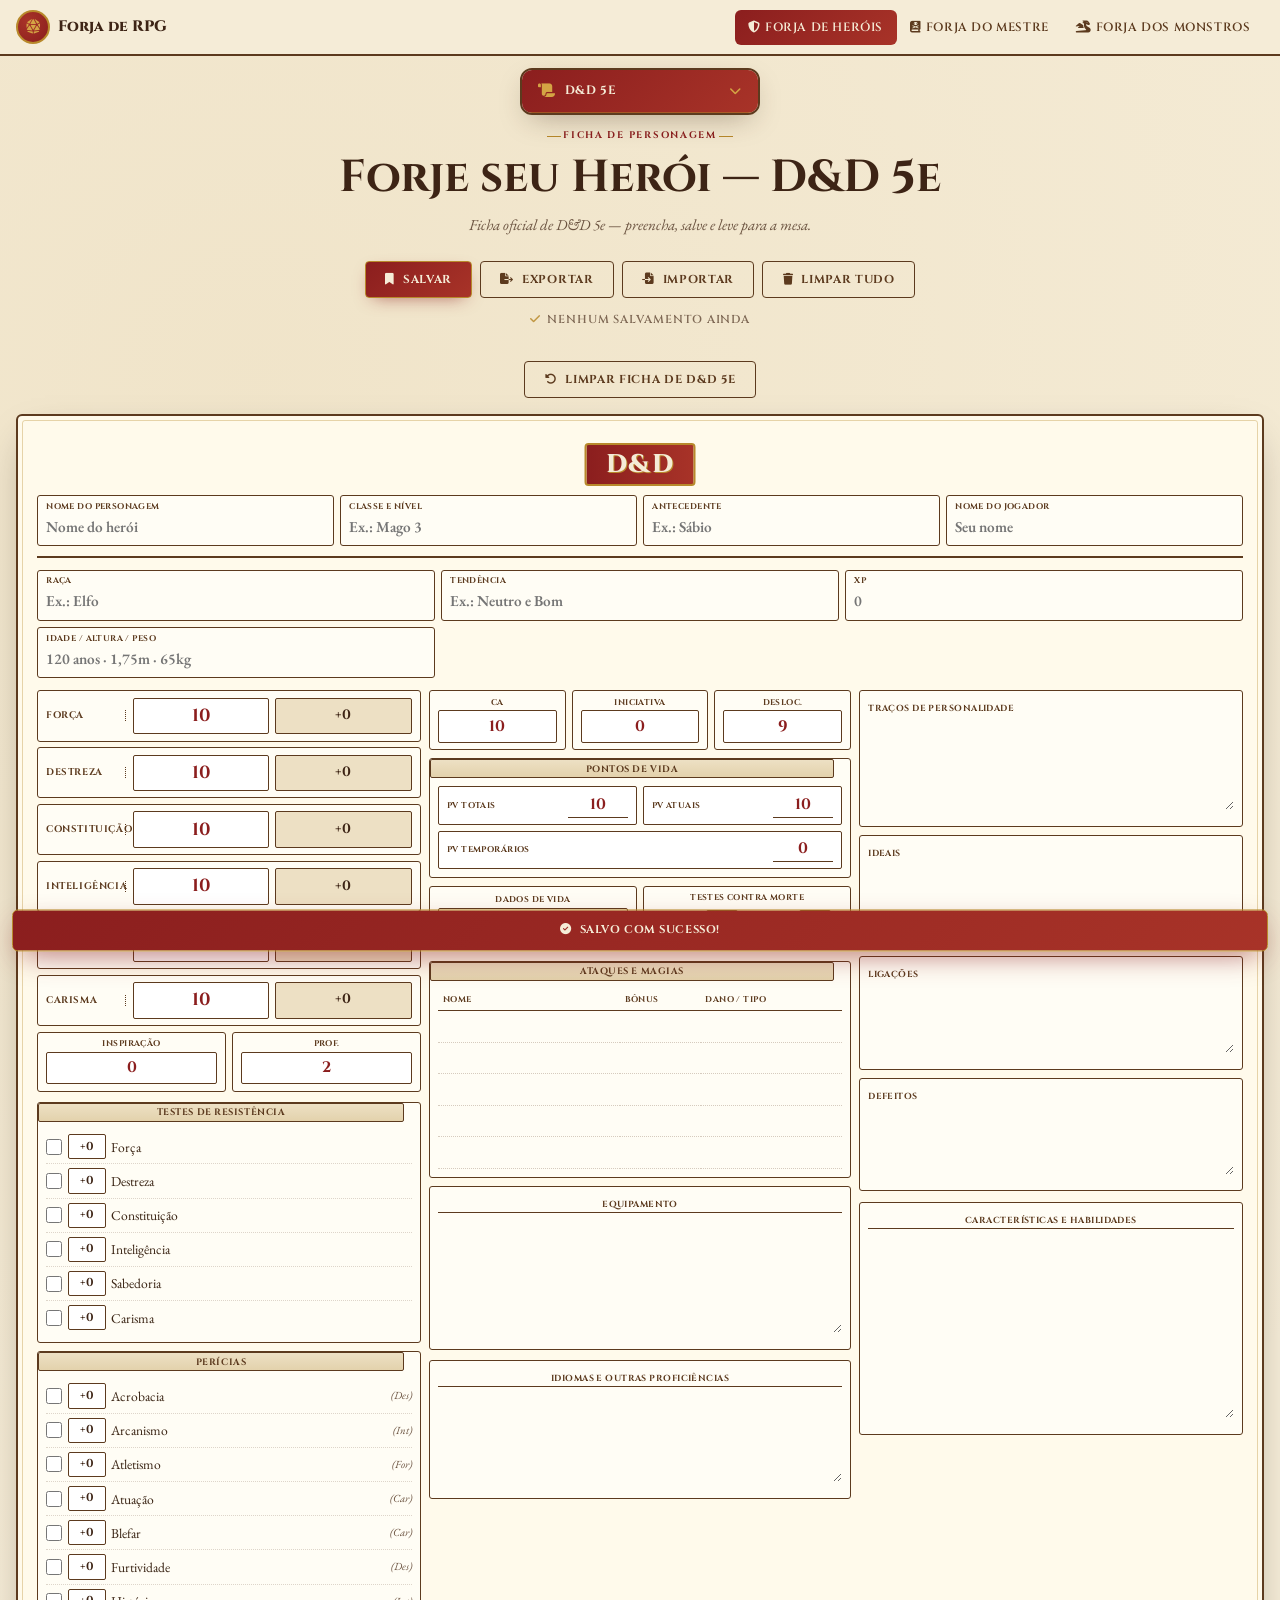
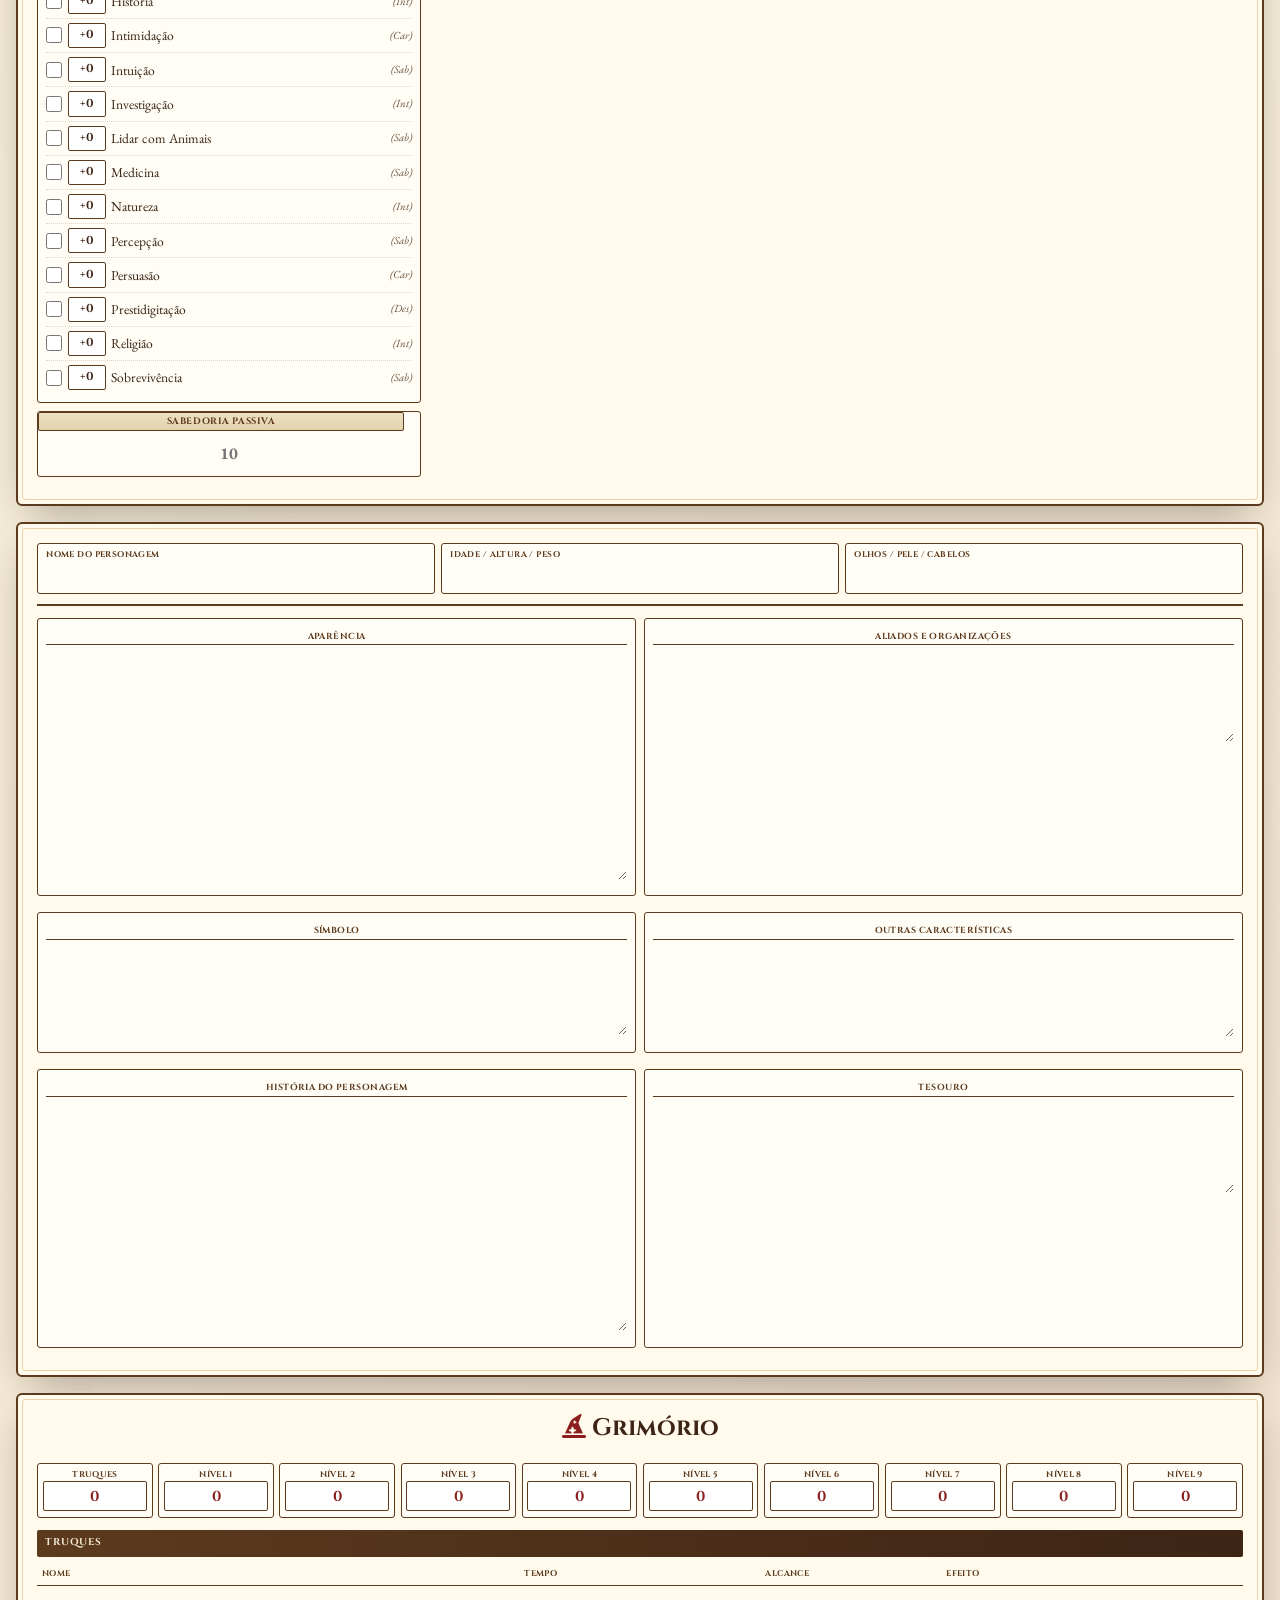
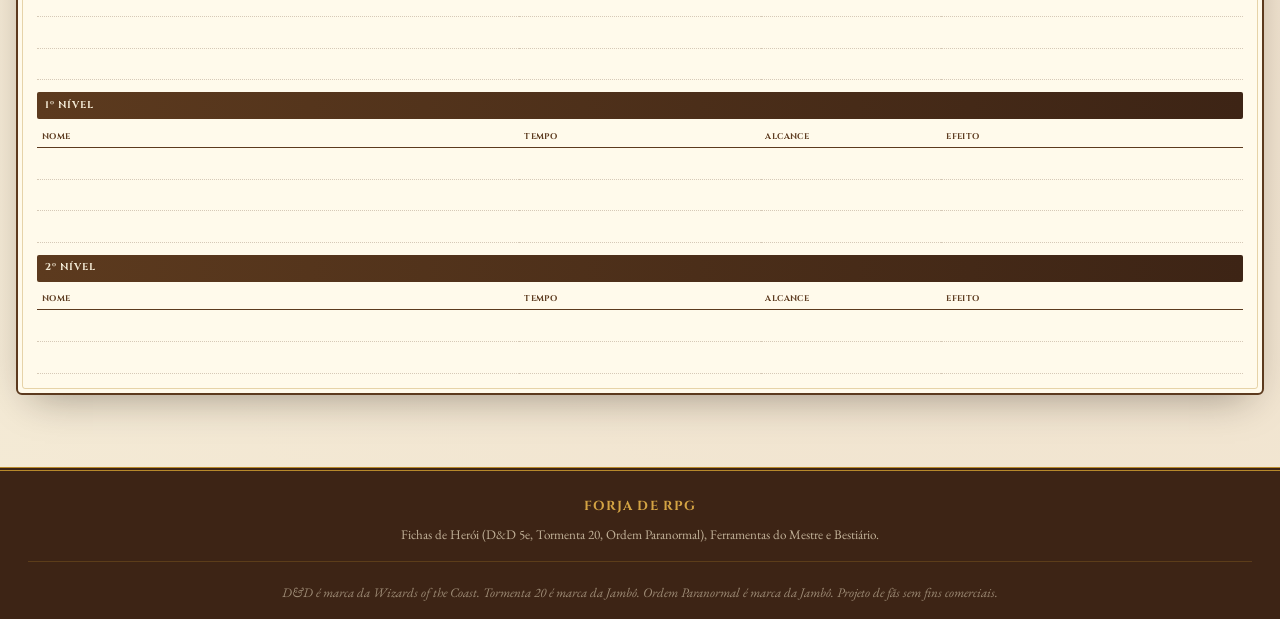
==== commit bab02d66: "Distrinchando e mudando arquitetura do projeto" ====
--- a/index.html
+++ b/index.html
@@ -65,225 +65,11 @@
       </div>
     </div>
 
-    <!-- ========================================================
-         SISTEMA: D&D 5e
-    ======================================================== -->
-    <div id="system-dnd5e" class="system-panel active">
-      <section style="padding-top: 1rem;">
-        <div class="container">
-          <div class="text-center mb-3">
-            <button class="btn btn-outline-marrom" onclick="resetSystem('dnd5e')">
-              <i class="fas fa-rotate-left me-2"></i>Limpar Ficha de D&D 5e
-            </button>
-          </div>
-
-          <!-- Página 1: Identidade + Atributos + Combate -->
-          <div class="sheet-wrap">
-            <div class="sheet-header primary">
-              <div class="t20-title">D&D</div>
-              <div class="field"><span class="field-label">Nome do Personagem</span><input class="field-input" id="nome" placeholder="Nome do herói"></div>
-              <div class="field"><span class="field-label">Classe e Nível</span><input class="field-input" id="classeNivel" placeholder="Ex.: Mago 3"></div>
-              <div class="field"><span class="field-label">Antecedente</span><input class="field-input" id="antecedente" placeholder="Ex.: Sábio"></div>
-              <div class="field"><span class="field-label">Nome do Jogador</span><input class="field-input" id="jogador" placeholder="Seu nome"></div>
-            </div>
-            <div class="sheet-header secondary">
-              <div class="field"><span class="field-label">Raça</span><input class="field-input" id="raca" placeholder="Ex.: Elfo"></div>
-              <div class="field"><span class="field-label">Tendência</span><input class="field-input" id="tendencia" placeholder="Ex.: Neutro e Bom"></div>
-              <div class="field"><span class="field-label">XP</span><input class="field-input" id="xp" placeholder="0"></div>
-              <div class="field"><span class="field-label">Idade / Altura / Peso</span><input class="field-input" id="fisico" placeholder="120 anos · 1,75m · 65kg"></div>
-            </div>
-
-            <div class="sheet-grid">
-              <!-- COLUNA 1: Atributos + Resistências + Perícias -->
-              <div>
-                <div class="attr-block"><div class="attr-name">Força</div><div class="attr-values"><input class="attr-value-input" id="forca" type="number" value="10" min="1" max="30"><input class="attr-mod-input" id="forcaMod" value="+0" readonly></div></div>
-                <div class="attr-block"><div class="attr-name">Destreza</div><div class="attr-values"><input class="attr-value-input" id="destreza" type="number" value="10" min="1" max="30"><input class="attr-mod-input" id="destrezaMod" value="+0" readonly></div></div>
-                <div class="attr-block"><div class="attr-name">Constituição</div><div class="attr-values"><input class="attr-value-input" id="constituicao" type="number" value="10" min="1" max="30"><input class="attr-mod-input" id="constituicaoMod" value="+0" readonly></div></div>
-                <div class="attr-block"><div class="attr-name">Inteligência</div><div class="attr-values"><input class="attr-value-input" id="inteligencia" type="number" value="10" min="1" max="30"><input class="attr-mod-input" id="inteligenciaMod" value="+0" readonly></div></div>
-                <div class="attr-block"><div class="attr-name">Sabedoria</div><div class="attr-values"><input class="attr-value-input" id="sabedoria" type="number" value="10" min="1" max="30"><input class="attr-mod-input" id="sabedoriaMod" value="+0" readonly></div></div>
-                <div class="attr-block"><div class="attr-name">Carisma</div><div class="attr-values"><input class="attr-value-input" id="carisma" type="number" value="10" min="1" max="30"><input class="attr-mod-input" id="carismaMod" value="+0" readonly></div></div>
-
-                <div style="display:grid; grid-template-columns:1fr 1fr; gap:0.4rem; margin-bottom:0.65rem;">
-                  <div class="combat-cell"><label>Inspiração</label><input type="number" id="inspiracao" value="0"></div>
-                  <div class="combat-cell"><label>Prof.</label><input type="number" id="profBonus" value="2"></div>
-                </div>
-
-                <div class="block">
-                  <div class="block-title">Testes de Resistência</div>
-                  <ul class="check-list">
-                    <li class="check-item"><input type="checkbox" id="resForca"><input class="mod" value="+0"><span class="name">Força</span></li>
-                    <li class="check-item"><input type="checkbox" id="resDestreza"><input class="mod" value="+0"><span class="name">Destreza</span></li>
-                    <li class="check-item"><input type="checkbox" id="resConstituicao"><input class="mod" value="+0"><span class="name">Constituição</span></li>
-                    <li class="check-item"><input type="checkbox" id="resInteligencia"><input class="mod" value="+0"><span class="name">Inteligência</span></li>
-                    <li class="check-item"><input type="checkbox" id="resSabedoria"><input class="mod" value="+0"><span class="name">Sabedoria</span></li>
-                    <li class="check-item"><input type="checkbox" id="resCarisma"><input class="mod" value="+0"><span class="name">Carisma</span></li>
-                  </ul>
-                </div>
-
-                <div class="block">
-                  <div class="block-title">Perícias</div>
-                  <ul class="check-list">
-                    <li class="check-item"><input type="checkbox" id="perAcrobacia"><input class="mod" value="+0"><span class="name">Acrobacia</span><span class="attr-ref">(Des)</span></li>
-                    <li class="check-item"><input type="checkbox" id="perArcanismo"><input class="mod" value="+0"><span class="name">Arcanismo</span><span class="attr-ref">(Int)</span></li>
-                    <li class="check-item"><input type="checkbox" id="perAtletismo"><input class="mod" value="+0"><span class="name">Atletismo</span><span class="attr-ref">(For)</span></li>
-                    <li class="check-item"><input type="checkbox" id="perAtuacao"><input class="mod" value="+0"><span class="name">Atuação</span><span class="attr-ref">(Car)</span></li>
-                    <li class="check-item"><input type="checkbox" id="perBlefar"><input class="mod" value="+0"><span class="name">Blefar</span><span class="attr-ref">(Car)</span></li>
-                    <li class="check-item"><input type="checkbox" id="perFurtividade"><input class="mod" value="+0"><span class="name">Furtividade</span><span class="attr-ref">(Des)</span></li>
-                    <li class="check-item"><input type="checkbox" id="perHistoria"><input class="mod" value="+0"><span class="name">História</span><span class="attr-ref">(Int)</span></li>
-                    <li class="check-item"><input type="checkbox" id="perIntimidacao"><input class="mod" value="+0"><span class="name">Intimidação</span><span class="attr-ref">(Car)</span></li>
-                    <li class="check-item"><input type="checkbox" id="perIntuicao"><input class="mod" value="+0"><span class="name">Intuição</span><span class="attr-ref">(Sab)</span></li>
-                    <li class="check-item"><input type="checkbox" id="perInvestigacao"><input class="mod" value="+0"><span class="name">Investigação</span><span class="attr-ref">(Int)</span></li>
-                    <li class="check-item"><input type="checkbox" id="perLidarAnimais"><input class="mod" value="+0"><span class="name">Lidar com Animais</span><span class="attr-ref">(Sab)</span></li>
-                    <li class="check-item"><input type="checkbox" id="perMedicina"><input class="mod" value="+0"><span class="name">Medicina</span><span class="attr-ref">(Sab)</span></li>
-                    <li class="check-item"><input type="checkbox" id="perNatureza"><input class="mod" value="+0"><span class="name">Natureza</span><span class="attr-ref">(Int)</span></li>
-                    <li class="check-item"><input type="checkbox" id="perPercepcao"><input class="mod" value="+0"><span class="name">Percepção</span><span class="attr-ref">(Sab)</span></li>
-                    <li class="check-item"><input type="checkbox" id="perPersuasao"><input class="mod" value="+0"><span class="name">Persuasão</span><span class="attr-ref">(Car)</span></li>
-                    <li class="check-item"><input type="checkbox" id="perPrestidigitacao"><input class="mod" value="+0"><span class="name">Prestidigitação</span><span class="attr-ref">(Des)</span></li>
-                    <li class="check-item"><input type="checkbox" id="perReligiao"><input class="mod" value="+0"><span class="name">Religião</span><span class="attr-ref">(Int)</span></li>
-                    <li class="check-item"><input type="checkbox" id="perSobrevivencia"><input class="mod" value="+0"><span class="name">Sobrevivência</span><span class="attr-ref">(Sab)</span></li>
-                  </ul>
-                </div>
-
-                <div class="block">
-                  <div class="block-title">Sabedoria Passiva</div>
-                  <input class="field-input" id="sabPassiva" style="text-align:center; font-size:1.05rem; color:var(--vermelho); font-weight:700;" placeholder="10">
-                </div>
-              </div>
-
-              <!-- COLUNA 2: Combate + Ataques + Equipamento -->
-              <div>
-                <div class="combat-row">
-                  <div class="combat-cell"><label>CA</label><input type="number" id="ca" value="10"></div>
-                  <div class="combat-cell"><label>Iniciativa</label><input type="number" id="iniciativa" value="0"></div>
-                  <div class="combat-cell"><label>Desloc.</label><input type="number" id="deslocamento" value="9"></div>
-                </div>
-
-                <div class="hp-block">
-                  <div class="block-title" style="margin-top:-0.75rem;">Pontos de Vida</div>
-                  <div class="hp-row">
-                    <div class="hp-cell"><span>PV Totais</span><input type="number" id="pvTotal" value="10"></div>
-                    <div class="hp-cell"><span>PV Atuais</span><input type="number" id="pvAtual" value="10"></div>
-                  </div>
-                  <div class="hp-row">
-                    <div class="hp-cell" style="grid-column: span 2;"><span>PV Temporários</span><input type="number" id="pvTemp" value="0"></div>
-                  </div>
-                </div>
-
-                <div style="display:grid; grid-template-columns:1fr 1fr; gap:0.4rem; margin-bottom:0.65rem;">
-                  <div class="combat-cell"><label>Dados de Vida</label><input id="dadosVida" placeholder="Ex.: 3d8"></div>
-                  <div class="combat-cell">
-                    <label>Testes contra Morte</label>
-                    <div style="font-size:0.72rem; display:flex; justify-content:space-around; gap:0.3rem; margin-top:0.25rem; flex-wrap:wrap;">
-                      <span>Sucessos: <input type="number" id="morteSuc" value="0" style="width:32px; border:1px solid var(--marrom); text-align:center; background:#fff; border-radius:2px;"></span>
-                      <span>Falhas: <input type="number" id="morteFal" value="0" style="width:32px; border:1px solid var(--marrom); text-align:center; background:#fff; border-radius:2px;"></span>
-                    </div>
-                  </div>
-                </div>
-
-                <div class="block">
-                  <div class="block-title">Ataques e Magias</div>
-                  <div class="table-scroll">
-                    <table class="attack-table">
-                      <thead><tr><th style="width:45%;">Nome</th><th style="width:20%;">Bônus</th><th>Dano / Tipo</th></tr></thead>
-                      <tbody>
-                        <tr><td><input id="atk1_nome"></td><td><input id="atk1_bonus"></td><td><input id="atk1_dano"></td></tr>
-                        <tr><td><input id="atk2_nome"></td><td><input id="atk2_bonus"></td><td><input id="atk2_dano"></td></tr>
-                        <tr><td><input id="atk3_nome"></td><td><input id="atk3_bonus"></td><td><input id="atk3_dano"></td></tr>
-                        <tr><td><input id="atk4_nome"></td><td><input id="atk4_bonus"></td><td><input id="atk4_dano"></td></tr>
-                        <tr><td><input id="atk5_nome"></td><td><input id="atk5_bonus"></td><td><input id="atk5_dano"></td></tr>
-                      </tbody>
-                    </table>
-                  </div>
-                </div>
-
-                <div class="big-block"><label>Equipamento</label><textarea id="equipamento" rows="5"></textarea></div>
-                <div class="big-block" style="margin-top:0.65rem;"><label>Idiomas e Outras Proficiências</label><textarea id="idiomas" rows="3"></textarea></div>
-              </div>
-
-              <!-- COLUNA 3: Personalidade + Características -->
-              <div>
-                <div class="trait-block"><label>Traços de Personalidade</label><textarea id="tracos" rows="4"></textarea></div>
-                <div class="trait-block"><label>Ideais</label><textarea id="ideais" rows="3"></textarea></div>
-                <div class="trait-block"><label>Ligações</label><textarea id="ligacoes" rows="3"></textarea></div>
-                <div class="trait-block"><label>Defeitos</label><textarea id="defeitos" rows="3"></textarea></div>
-                <div class="big-block" style="margin-top:0.65rem;"><label>Características e Habilidades</label><textarea id="caracteristicas" rows="8"></textarea></div>
-              </div>
-            </div>
-          </div>
-
-          <!-- Página 2: Aparência / Aliados / História -->
-          <div class="sheet-wrap">
-            <div class="page2-header">
-              <div class="field"><span class="field-label">Nome do Personagem</span><input class="field-input" id="nome2"></div>
-              <div class="field"><span class="field-label">Idade / Altura / Peso</span><input class="field-input" id="fisico2"></div>
-              <div class="field"><span class="field-label">Olhos / Pele / Cabelos</span><input class="field-input" id="aparenciaFisica"></div>
-            </div>
-            <div class="page2-grid">
-              <div class="big-block"><label>Aparência</label><textarea id="aparencia" rows="10"></textarea></div>
-              <div class="big-block"><label>Aliados e Organizações</label><textarea id="aliados" rows="4"></textarea></div>
-              <div class="big-block"><label>Símbolo</label><textarea id="simbolo" rows="3"></textarea></div>
-              <div class="big-block"><label>Outras Características</label><textarea id="outrasCarac" rows="4"></textarea></div>
-              <div class="big-block"><label>História do Personagem</label><textarea id="historia" rows="10"></textarea></div>
-              <div class="big-block"><label>Tesouro</label><textarea id="tesouro" rows="4"></textarea></div>
-            </div>
-          </div>
-
-          <!-- Página 3: Grimório -->
-          <div class="sheet-wrap">
-            <h3 style="text-align:center; margin-bottom:1.25rem; font-family:'Cinzel',serif; font-size:clamp(1.1rem,3vw,1.5rem);">
-              <i class="fas fa-hat-wizard" style="color:var(--vermelho);"></i> Grimório
-            </h3>
-            <div class="spell-slots">
-              <div class="slot-box"><label>Truques</label><input type="number" id="slot0" value="0"></div>
-              <div class="slot-box"><label>Nível 1</label><input type="number" id="slot1" value="0"></div>
-              <div class="slot-box"><label>Nível 2</label><input type="number" id="slot2" value="0"></div>
-              <div class="slot-box"><label>Nível 3</label><input type="number" id="slot3" value="0"></div>
-              <div class="slot-box"><label>Nível 4</label><input type="number" id="slot4" value="0"></div>
-              <div class="slot-box"><label>Nível 5</label><input type="number" id="slot5" value="0"></div>
-              <div class="slot-box"><label>Nível 6</label><input type="number" id="slot6" value="0"></div>
-              <div class="slot-box"><label>Nível 7</label><input type="number" id="slot7" value="0"></div>
-              <div class="slot-box"><label>Nível 8</label><input type="number" id="slot8" value="0"></div>
-              <div class="slot-box"><label>Nível 9</label><input type="number" id="slot9" value="0"></div>
-            </div>
-
-            <div class="spell-level-header">Truques</div>
-            <div class="table-scroll">
-              <table class="spell-table">
-                <thead><tr><th style="width:40%;">Nome</th><th style="width:20%;">Tempo</th><th style="width:15%;">Alcance</th><th>Efeito</th></tr></thead>
-                <tbody>
-                  <tr><td><input id="magia0_1_nome"></td><td><input id="magia0_1_tempo"></td><td><input id="magia0_1_alcance"></td><td><input id="magia0_1_efeito"></td></tr>
-                  <tr><td><input id="magia0_2_nome"></td><td><input id="magia0_2_tempo"></td><td><input id="magia0_2_alcance"></td><td><input id="magia0_2_efeito"></td></tr>
-                  <tr><td><input id="magia0_3_nome"></td><td><input id="magia0_3_tempo"></td><td><input id="magia0_3_alcance"></td><td><input id="magia0_3_efeito"></td></tr>
-                </tbody>
-              </table>
-            </div>
-
-            <div class="spell-level-header">1º Nível</div>
-            <div class="table-scroll">
-              <table class="spell-table">
-                <thead><tr><th style="width:40%;">Nome</th><th style="width:20%;">Tempo</th><th style="width:15%;">Alcance</th><th>Efeito</th></tr></thead>
-                <tbody>
-                  <tr><td><input id="magia1_1_nome"></td><td><input id="magia1_1_tempo"></td><td><input id="magia1_1_alcance"></td><td><input id="magia1_1_efeito"></td></tr>
-                  <tr><td><input id="magia1_2_nome"></td><td><input id="magia1_2_tempo"></td><td><input id="magia1_2_alcance"></td><td><input id="magia1_2_efeito"></td></tr>
-                  <tr><td><input id="magia1_3_nome"></td><td><input id="magia1_3_tempo"></td><td><input id="magia1_3_alcance"></td><td><input id="magia1_3_efeito"></td></tr>
-                </tbody>
-              </table>
-            </div>
-
-            <div class="spell-level-header">2º Nível</div>
-            <div class="table-scroll">
-              <table class="spell-table">
-                <thead><tr><th style="width:40%;">Nome</th><th style="width:20%;">Tempo</th><th style="width:15%;">Alcance</th><th>Efeito</th></tr></thead>
-                <tbody>
-                  <tr><td><input id="magia2_1_nome"></td><td><input id="magia2_1_tempo"></td><td><input id="magia2_1_alcance"></td><td><input id="magia2_1_efeito"></td></tr>
-                  <tr><td><input id="magia2_2_nome"></td><td><input id="magia2_2_tempo"></td><td><input id="magia2_2_alcance"></td><td><input id="magia2_2_efeito"></td></tr>
-                </tbody>
-              </table>
-            </div>
-          </div>
-        </div>
-      </section>
+
+    <div id="fichas">
+
     </div>
+    
 
     <!-- ========================================================
          SISTEMA: TORMENTA 20
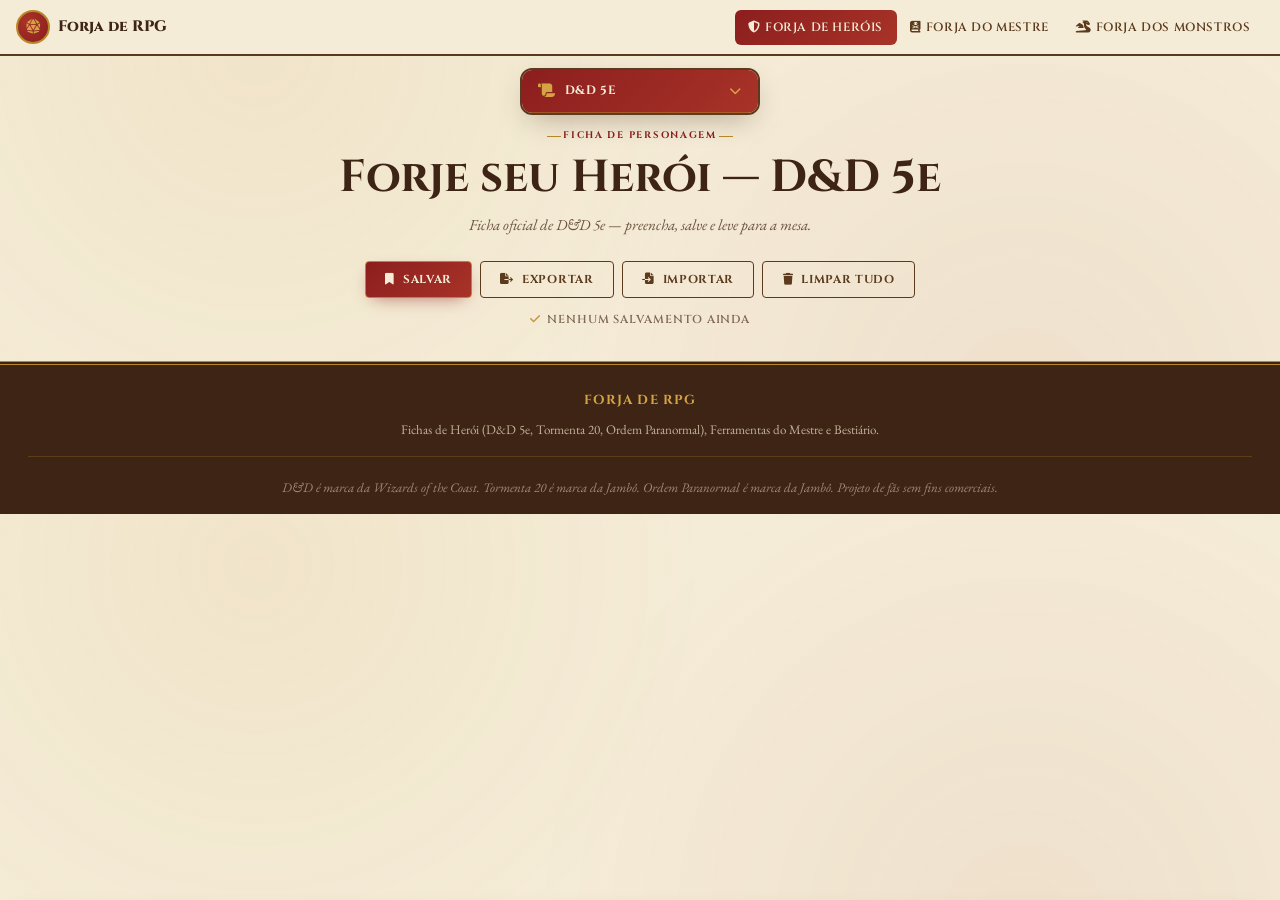
==== commit 7e6fef2d: "Mudando arquitetura do projeto, deichando dinamico os includes" ====
--- a/index.html
+++ b/index.html
@@ -71,150 +71,7 @@
     </div>
     
 
-    <!-- ========================================================
-         SISTEMA: TORMENTA 20
-    ======================================================== -->
-    <div id="system-t20" class="system-panel">
-      <section style="padding-top: 1rem;">
-        <div class="container">
-          <div class="text-center mb-3">
-            <button class="btn btn-outline-marrom" onclick="resetSystem('t20')">
-              <i class="fas fa-rotate-left me-2"></i>Limpar Ficha de Tormenta 20
-            </button>
-          </div>
-
-          <div class="t20-sheet">
-            <div class="t20-header">
-              <div class="t20-title">TORMENTA 20</div>
-              <div class="t20-field full"><span class="t20-field-label">Personagem</span><input class="t20-field-input" id="t20_nome"></div>
-              <div class="t20-field"><span class="t20-field-label">Jogador</span><input class="t20-field-input" id="t20_jogador"></div>
-              <div class="t20-field"><span class="t20-field-label">Raça</span><input class="t20-field-input" id="t20_raca"></div>
-              <div class="t20-field"><span class="t20-field-label">Origem</span><input class="t20-field-input" id="t20_origem"></div>
-              <div class="t20-field"><span class="t20-field-label">Classe & Nível</span><input class="t20-field-input" id="t20_classeNivel"></div>
-              <div class="t20-field"><span class="t20-field-label">Divindade</span><input class="t20-field-input" id="t20_divindade"></div>
-              <div class="t20-field"><span class="t20-field-label">Deslocamento</span><input class="t20-field-input" id="t20_deslocamento"></div>
-            </div>
-
-            <div class="t20-grid">
-              <!-- Coluna esquerda -->
-              <div class="t20-col-left">
-                <div class="t20-block">
-                  <div class="t20-block-title">Atributos</div>
-                  <div class="t20-attrs">
-                    <div class="t20-attr"><div class="t20-attr-name">FOR</div><input type="number" class="t20-attr-value" id="t20_for" value="10"><span class="t20-attr-mod" id="t20_for_mod">+0</span></div>
-                    <div class="t20-attr"><div class="t20-attr-name">DES</div><input type="number" class="t20-attr-value" id="t20_des" value="10"><span class="t20-attr-mod" id="t20_des_mod">+0</span></div>
-                    <div class="t20-attr"><div class="t20-attr-name">CON</div><input type="number" class="t20-attr-value" id="t20_con" value="10"><span class="t20-attr-mod" id="t20_con_mod">+0</span></div>
-                    <div class="t20-attr"><div class="t20-attr-name">INT</div><input type="number" class="t20-attr-value" id="t20_int" value="10"><span class="t20-attr-mod" id="t20_int_mod">+0</span></div>
-                    <div class="t20-attr"><div class="t20-attr-name">SAB</div><input type="number" class="t20-attr-value" id="t20_sab" value="10"><span class="t20-attr-mod" id="t20_sab_mod">+0</span></div>
-                    <div class="t20-attr"><div class="t20-attr-name">CAR</div><input type="number" class="t20-attr-value" id="t20_car" value="10"><span class="t20-attr-mod" id="t20_car_mod">+0</span></div>
-                  </div>
-                </div>
-
-                <div class="t20-pv-row">
-                  <div class="t20-pv-box">
-                    <div class="t20-pv-title">Pontos de Vida</div>
-                    <div class="t20-pv-inputs">
-                      <div class="t20-pv-item"><span>Máx</span><input type="number" id="t20_pv_max" value="20"></div>
-                      <div class="t20-pv-item"><span>Atuais</span><input type="number" id="t20_pv_atual" value="20"></div>
-                    </div>
-                  </div>
-                  <div class="t20-pv-box">
-                    <div class="t20-pv-title">Pontos de Mana</div>
-                    <div class="t20-pv-inputs">
-                      <div class="t20-pv-item"><span>Máx</span><input type="number" id="t20_pm_max" value="10"></div>
-                      <div class="t20-pv-item"><span>Atuais</span><input type="number" id="t20_pm_atual" value="10"></div>
-                    </div>
-                  </div>
-                </div>
-
-                <div class="t20-block">
-                  <div class="t20-block-title">Ataques</div>
-                  <div class="table-scroll">
-                    <table class="t20-attack-table">
-                      <thead><tr><th style="width:30%;">Ataque</th><th style="width:15%;">Teste</th><th style="width:15%;">Dano</th><th style="width:13%;">Crít</th><th style="width:13%;">Tipo</th><th>Alcance</th></tr></thead>
-                      <tbody>
-                        <tr><td><input id="t20_atk1_nome"></td><td><input id="t20_atk1_teste"></td><td><input id="t20_atk1_dano"></td><td><input id="t20_atk1_crit"></td><td><input id="t20_atk1_tipo"></td><td><input id="t20_atk1_alc"></td></tr>
-                        <tr><td><input id="t20_atk2_nome"></td><td><input id="t20_atk2_teste"></td><td><input id="t20_atk2_dano"></td><td><input id="t20_atk2_crit"></td><td><input id="t20_atk2_tipo"></td><td><input id="t20_atk2_alc"></td></tr>
-                        <tr><td><input id="t20_atk3_nome"></td><td><input id="t20_atk3_teste"></td><td><input id="t20_atk3_dano"></td><td><input id="t20_atk3_crit"></td><td><input id="t20_atk3_tipo"></td><td><input id="t20_atk3_alc"></td></tr>
-                      </tbody>
-                    </table>
-                  </div>
-                </div>
-
-                <div class="t20-block">
-                  <div class="t20-block-title">Defesa</div>
-                  <div class="t20-defense">
-                    <div class="t20-defense-main"><label>Defesa</label><input type="number" id="t20_defesa" value="10"></div>
-                    <div class="t20-defense-sub">
-                      <div class="t20-pv-item"><span>Mod. DES</span><input type="number" id="t20_def_des" value="0"></div>
-                      <div class="t20-pv-item"><span>Armadura</span><input type="number" id="t20_def_armadura" value="0"></div>
-                      <div class="t20-pv-item"><span>Escudo</span><input type="number" id="t20_def_escudo" value="0"></div>
-                      <div class="t20-pv-item"><span>Outros</span><input type="number" id="t20_def_outros" value="0"></div>
-                    </div>
-                  </div>
-                </div>
-
-                <div class="t20-pv-row">
-                  <div class="t20-field"><span class="t20-field-label">XP</span><input class="t20-field-input" id="t20_xp"></div>
-                  <div class="t20-field"><span class="t20-field-label">Tamanho</span><input class="t20-field-input" id="t20_tamanho"></div>
-                </div>
-              </div>
-
-              <!-- Coluna central -->
-              <div class="t20-col-mid">
-                <div class="t20-block">
-                  <div class="t20-block-title">Perícias</div>
-                  <div class="table-scroll">
-                    <table class="t20-skills">
-                      <thead><tr><th style="width:30%;">Perícia</th><th style="width:14%;">Total</th><th style="width:12%;">1/2 Nív.</th><th style="width:14%;">Mod. Atr.</th><th style="width:12%;">Treino</th><th>Outros</th></tr></thead>
-                      <tbody id="t20-skills-body"></tbody>
-                    </table>
-                  </div>
-                </div>
-                <div class="t20-block">
-                  <div class="t20-block-title">Proficiências</div>
-                  <textarea id="t20_proficiencias" rows="4" style="width:100%; border:none; background:transparent; font-family:'EB Garamond',serif; font-size:0.9rem; outline:none; resize:vertical; min-height:80px;"></textarea>
-                </div>
-              </div>
-
-              <!-- Coluna direita -->
-              <div class="t20-col-right">
-                <div class="t20-block">
-                  <div class="t20-block-title">Poderes & Magias</div>
-                  <div class="table-scroll">
-                    <table class="t20-spells-table">
-                      <thead><tr><th style="width:40%;">Nome</th><th style="width:15%;">Custo</th><th style="width:20%;">Execução</th><th>Alcance</th></tr></thead>
-                      <tbody>
-                        <tr><td><input id="t20_pod1_nome"></td><td><input id="t20_pod1_custo"></td><td><input id="t20_pod1_exec"></td><td><input id="t20_pod1_alc"></td></tr>
-                        <tr><td><input id="t20_pod2_nome"></td><td><input id="t20_pod2_custo"></td><td><input id="t20_pod2_exec"></td><td><input id="t20_pod2_alc"></td></tr>
-                        <tr><td><input id="t20_pod3_nome"></td><td><input id="t20_pod3_custo"></td><td><input id="t20_pod3_exec"></td><td><input id="t20_pod3_alc"></td></tr>
-                        <tr><td><input id="t20_pod4_nome"></td><td><input id="t20_pod4_custo"></td><td><input id="t20_pod4_exec"></td><td><input id="t20_pod4_alc"></td></tr>
-                        <tr><td><input id="t20_pod5_nome"></td><td><input id="t20_pod5_custo"></td><td><input id="t20_pod5_exec"></td><td><input id="t20_pod5_alc"></td></tr>
-                      </tbody>
-                    </table>
-                  </div>
-                </div>
-
-                <div class="t20-block">
-                  <div class="t20-block-title">Equipamento</div>
-                  <div class="table-scroll">
-                    <table class="t20-equip-table">
-                      <thead><tr><th style="width:70%;">Item</th><th>Peso</th></tr></thead>
-                      <tbody id="t20-equip-body"></tbody>
-                    </table>
-                  </div>
-                </div>
-
-                <div class="t20-block">
-                  <div class="t20-block-title">Anotações</div>
-                  <textarea id="t20_anotacoes" rows="6" style="width:100%; border:none; background:transparent; font-family:'EB Garamond',serif; font-size:0.9rem; outline:none; resize:vertical; min-height:120px;"></textarea>
-                </div>
-              </div>
-            </div>
-          </div>
-        </div>
-      </section>
-    </div>
+    
 
     <!-- ========================================================
          SISTEMA: ORDEM PARANORMAL
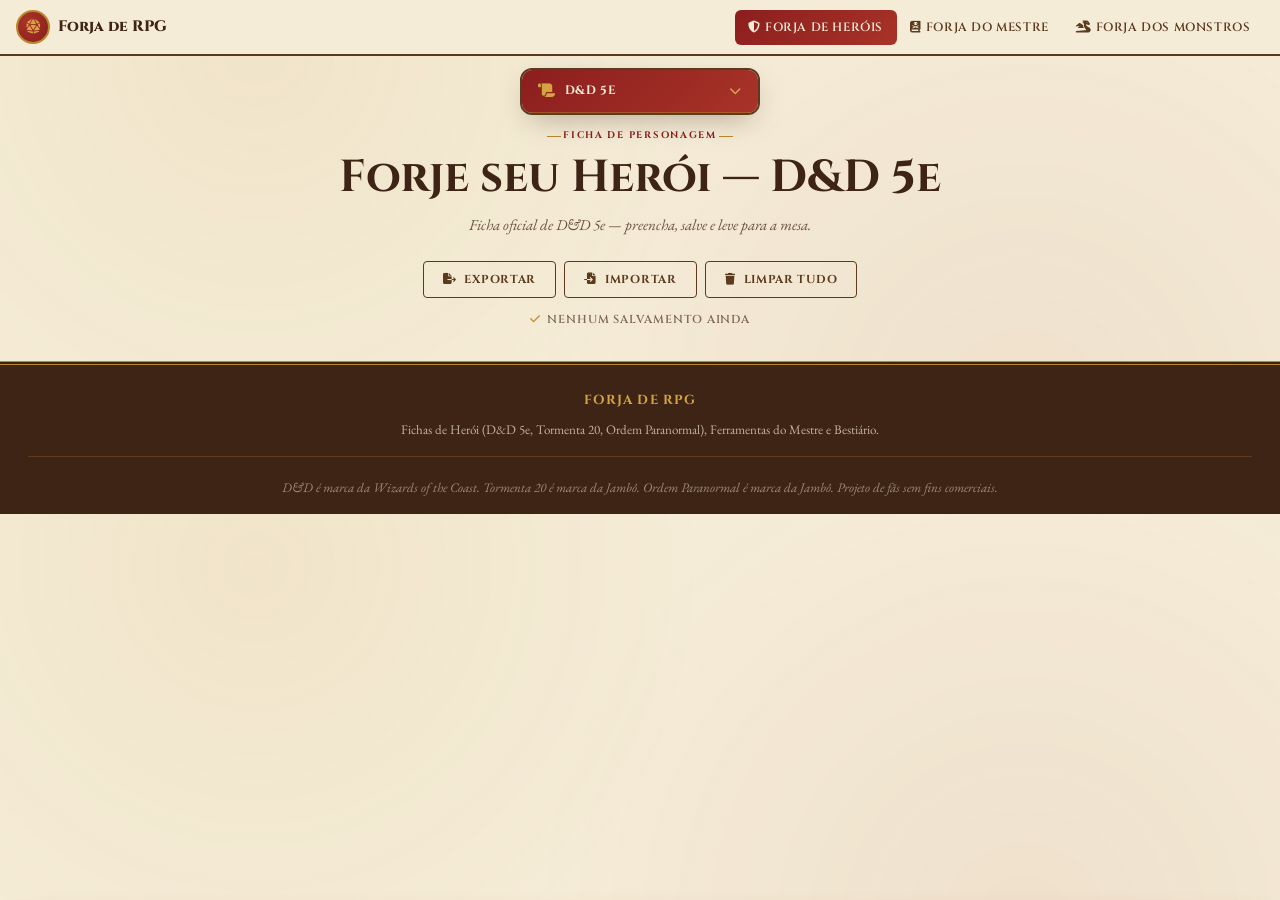
==== commit f842b95a: "Ajustes dinamicos" ====
--- a/index.html
+++ b/index.html
@@ -36,7 +36,6 @@
         Preencha, salve e leve para a mesa. Auto-save ativado.
       </p>
       <div class="d-flex flex-wrap gap-2 justify-content-center mt-4">
-        <button class="btn btn-vermelho" onclick="saveAll()"><i class="fas fa-bookmark me-2"></i>Salvar</button>
         <button class="btn btn-outline-marrom" onclick="exportSheet()"><i class="fas fa-file-export me-2"></i>Exportar</button>
         <button class="btn btn-outline-marrom" onclick="document.getElementById('importFile').click()"><i class="fas fa-file-import me-2"></i>Importar</button>
         <input type="file" id="importFile" accept=".json" style="display:none" onchange="importSheet(this)">
@@ -53,215 +52,13 @@
         <i class="fas fa-chevron-down system-chevron"></i>
       </button>
       <div class="system-options" id="systemOptions">
-        <button type="button" class="active" data-system="dnd5e" role="tab" aria-selected="true">
-          <i class="fas fa-dice-d20"></i>D&D 5e
-        </button>
-        <button type="button" data-system="t20" role="tab" aria-selected="false">
-          <i class="fas fa-dragon"></i>Tormenta 20
-        </button>
-        <button type="button" data-system="oprpg" role="tab" aria-selected="false">
-          <i class="fas fa-eye"></i>Ordem Paranormal
-        </button>
+        
       </div>
     </div>
 
-
     <div id="fichas">
 
-    </div>
-    
-
-    
-
-    <!-- ========================================================
-         SISTEMA: ORDEM PARANORMAL
-    ======================================================== -->
-    <div id="system-oprpg" class="system-panel">
-      <section style="padding-top: 1rem;">
-        <div class="container">
-          <div class="text-center mb-3">
-            <button class="btn btn-outline-marrom" onclick="resetSystem('oprpg')">
-              <i class="fas fa-rotate-left me-2"></i>Limpar Ficha de Ordem Paranormal
-            </button>
-          </div>
-
-          <div class="oprpg-sheet">
-            <div class="oprpg-header">
-              <div class="oprpg-title">ORDEM PARANORMAL</div>
-              <div class="oprpg-field"><span class="oprpg-field-label">Personagem</span><input class="oprpg-field-input" id="op_nome" placeholder="Nome do agente"></div>
-              <div class="oprpg-field"><span class="oprpg-field-label">Jogador</span><input class="oprpg-field-input" id="op_jogador" placeholder="Seu nome"></div>
-              <div class="oprpg-field"><span class="oprpg-field-label">Origem</span><input class="oprpg-field-input" id="op_origem" placeholder="Ex.: Militar"></div>
-              <div class="oprpg-field"><span class="oprpg-field-label">Classe</span><input class="oprpg-field-input" id="op_classe" placeholder="Ex.: Combatente"></div>
-            </div>
-
-            <div class="oprpg-grid">
-              <!-- Coluna esquerda -->
-              <div class="oprpg-col-left">
-                <div class="oprpg-block">
-                  <div class="oprpg-block-title">Atributos</div>
-                  <div class="oprpg-attrs">
-                    <div class="oprpg-attr"><div class="oprpg-attr-name">AGI</div><div class="oprpg-attr-full">Agilidade</div><input type="number" class="oprpg-attr-value" id="op_agi" value="1" min="0" max="10"></div>
-                    <div class="oprpg-attr"><div class="oprpg-attr-name">FOR</div><div class="oprpg-attr-full">Força</div><input type="number" class="oprpg-attr-value" id="op_for" value="1" min="0" max="10"></div>
-                    <div class="oprpg-attr"><div class="oprpg-attr-name">INT</div><div class="oprpg-attr-full">Intelecto</div><input type="number" class="oprpg-attr-value" id="op_int" value="1" min="0" max="10"></div>
-                    <div class="oprpg-attr"><div class="oprpg-attr-name">PRE</div><div class="oprpg-attr-full">Presença</div><input type="number" class="oprpg-attr-value" id="op_pre" value="1" min="0" max="10"></div>
-                    <div class="oprpg-attr"><div class="oprpg-attr-name">VIG</div><div class="oprpg-attr-full">Vigor</div><input type="number" class="oprpg-attr-value" id="op_vig" value="1" min="0" max="10"></div>
-                  </div>
-                </div>
-
-                <div class="oprpg-block">
-                  <div class="oprpg-block-title">Status</div>
-                  <div class="oprpg-status-grid">
-                    <div class="oprpg-status-box">
-                      <label>Pontos de Vida</label>
-                      <div class="oprpg-status-inputs div-status">
-                        <div><span>Máx</span><input type="number" id="op_pv_max" value="20"></div>
-                        <div><span>Atual</span><input type="number" id="op_pv_atual" value="20"></div>
-                      </div>
-                    </div>
-                    <div class="oprpg-status-box">
-                      <label>Determinação</label>
-                      <div class="oprpg-status-inputs div-status">
-                        <div><span>Máx</span><input type="number" id="op_pd_max" value="2"></div>
-                        <div><span>Atual</span><input type="number" id="op_pd_atual" value="2"></div>
-                      </div>
-                    </div>
-                    <div class="oprpg-status-box">
-                      <label>Pontos de Esforço</label>
-                      <div class="oprpg-status-inputs div-status">
-                        <div><span>Máx</span><input type="number" id="op_pe_max" value="2"></div>
-                        <div><span>Atual</span><input type="number" id="op_pe_atual" value="2"></div>
-                      </div>
-                    </div>
-                    <div class="oprpg-status-box">
-                      <label>Sanidade</label>
-                      <div class="oprpg-status-inputs div-status">
-                        <div><span>Máx</span><input type="number" id="op_san_max" value="20"></div>
-                        <div><span>Atual</span><input type="number" id="op_san_atual" value="20"></div>
-                      </div>
-                    </div>
-                  </div>
-                </div>
-
-                <div class="oprpg-block">
-                  <div class="oprpg-block-title">Defesa & Deslocamento</div>
-                  <div class="oprpg-field-row">
-                    <div class="oprpg-defense-box">
-                      <label>Defesa</label>
-                      <input type="number" id="op_defesa" value="11" readonly>
-                      <div class="oprpg-defense-formula">= 10 + AGI + Equip + Outros</div>
-                      <div class="oprpg-field-row" style="margin-top:0.4rem;">
-                        <input type="number" id="op_def_equip" value="0" placeholder="Equip" oninput="updateOPRPGDefense()">
-                        <input type="number" id="op_def_outros" value="0" placeholder="Outros" oninput="updateOPRPGDefense()">
-                      </div>
-                    </div>
-                    <div class="oprpg-field" style="text-align:center;">
-                      <span class="oprpg-field-label">Desl.</span>
-                      <input class="oprpg-field-input" id="op_desloc" placeholder="9m" style="text-align:center; font-size:1.1rem;">
-                    </div>
-                  </div>
-                </div>
-
-                <div class="oprpg-block">
-                  <div class="oprpg-block-title">Proteção & Resistências</div>
-                  <div class="oprpg-field"><span class="oprpg-field-label">Proteção</span><input class="oprpg-field-input" id="op_protecao" placeholder="Ex.: Colete, ritual..."></div>
-                  <div class="oprpg-field" style="margin-top:0.4rem;"><span class="oprpg-field-label">Resistências</span><input class="oprpg-field-input" id="op_resistencias" placeholder="Ex.: Medo, morte, dano físico..."></div>
-                </div>
-              </div>
-
-              <!-- Coluna central -->
-              <div class="oprpg-col-mid">
-                <div class="oprpg-block">
-                  <div class="oprpg-block-title">Perícias</div>
-                  <div class="table-scroll">
-                    <table class="oprpg-skills">
-                      <thead><tr><th style="width:32%;">Perícia</th><th style="width:14%;">Atr.</th><th style="width:14%;">Bônus</th><th style="width:14%;">Treino</th><th>Outros</th></tr></thead>
-                      <tbody id="oprpg-skills-body"></tbody>
-                    </table>
-                  </div>
-                  <p style="font-size:0.7rem; color:var(--texto-suave); margin-top:0.5rem; font-style:italic;">* Penalidade de carga · + Somente treinada</p>
-                </div>
-
-                <div class="oprpg-block">
-                  <div class="oprpg-block-title">Ataques</div>
-                  <div class="table-scroll">
-                    <table class="oprpg-attack-table">
-                      <thead><tr><th style="width:35%;">Nome</th><th style="width:15%;">Teste</th><th style="width:25%;">Dano</th><th>Crítico / Especial</th></tr></thead>
-                      <tbody>
-                        <tr><td><input id="op_atk1_nome"></td><td><input id="op_atk1_teste"></td><td><input id="op_atk1_dano"></td><td><input id="op_atk1_crit"></td></tr>
-                        <tr><td><input id="op_atk2_nome"></td><td><input id="op_atk2_teste"></td><td><input id="op_atk2_dano"></td><td><input id="op_atk2_crit"></td></tr>
-                        <tr><td><input id="op_atk3_nome"></td><td><input id="op_atk3_teste"></td><td><input id="op_atk3_dano"></td><td><input id="op_atk3_crit"></td></tr>
-                        <tr><td><input id="op_atk4_nome"></td><td><input id="op_atk4_teste"></td><td><input id="op_atk4_dano"></td><td><input id="op_atk4_crit"></td></tr>
-                        <tr><td><input id="op_atk5_nome"></td><td><input id="op_atk5_teste"></td><td><input id="op_atk5_dano"></td><td><input id="op_atk5_crit"></td></tr>
-                      </tbody>
-                    </table>
-                  </div>
-                </div>
-
-                <div class="oprpg-block">
-                  <div class="oprpg-block-title">Inventário</div>
-                  <div class="oprpg-inv-header">
-                    <div class="oprpg-field"><span class="oprpg-field-label">Pontos de Prestígio</span><input class="oprpg-field-input" id="op_prestigio" placeholder="0"></div>
-                    <div class="oprpg-field"><span class="oprpg-field-label">Patente</span><input class="oprpg-field-input" id="op_patente_inv" placeholder="Recruta"></div>
-                    <div class="oprpg-field"><span class="oprpg-field-label">Limite de Crédito</span><input class="oprpg-field-input" id="op_credito" placeholder="Baixo"></div>
-                    <div class="oprpg-field"><span class="oprpg-field-label">Carga Máx.</span><input class="oprpg-field-input" id="op_carga" placeholder="Ex.: 10"></div>
-                  </div>
-                  <div class="oprpg-field-row" style="margin-top:0.5rem; gap:0.4rem;">
-                    <div class="oprpg-field"><span class="oprpg-field-label">Limite I</span><input class="oprpg-field-input" id="op_lim1" placeholder="2"></div>
-                    <div class="oprpg-field"><span class="oprpg-field-label">Limite II</span><input class="oprpg-field-input" id="op_lim2" placeholder="2"></div>
-                    <div class="oprpg-field"><span class="oprpg-field-label">Limite III</span><input class="oprpg-field-input" id="op_lim3" placeholder="2"></div>
-                    <div class="oprpg-field"><span class="oprpg-field-label">Limite IV</span><input class="oprpg-field-input" id="op_lim4" placeholder="2"></div>
-                  </div>
-                  <div class="table-scroll" style="margin-top:0.5rem;">
-                    <table class="oprpg-inv-table">
-                      <thead><tr><th style="width:35%;">Item</th><th style="width:20%;">Categoria</th><th style="width:15%;">Espaços</th><th style="width:15%;">Qtd</th><th>Peso</th></tr></thead>
-                      <tbody id="oprpg-inv-body"></tbody>
-                    </table>
-                  </div>
-                </div>
-              </div>
-
-              <!-- Coluna direita -->
-              <div class="oprpg-col-right">
-                <div class="oprpg-block">
-                  <div class="oprpg-block-title">Evolução do Personagem</div>
-                  <div class="oprpg-field-row">
-                    <div class="oprpg-field"><span class="oprpg-field-label">NEX %</span><input class="oprpg-field-input" id="op_nex" placeholder="5"></div>
-                    <div class="oprpg-field"><span class="oprpg-field-label">Nível</span><input class="oprpg-field-input" id="op_nivel" placeholder="1"></div>
-                  </div>
-                  <div class="oprpg-field" style="margin-top:0.4rem;"><span class="oprpg-field-label">Patente</span><input class="oprpg-field-input" id="op_patente" placeholder="Ex.: Recruta"></div>
-                  <div class="oprpg-field" style="margin-top:0.4rem;"><span class="oprpg-field-label">Limite de PE / PD</span><input class="oprpg-field-input" id="op_limite_pe_pd" placeholder="Ex.: 5"></div>
-                </div>
-
-                <div class="oprpg-block">
-                  <div class="oprpg-block-title">Habilidades & Rituais</div>
-                  <div class="oprpg-field" style="margin-bottom:0.4rem;"><span class="oprpg-field-label">DT de Rituais</span><input class="oprpg-field-input" id="op_dt_rituais" placeholder="Ex.: 15"></div>
-                  <div class="table-scroll">
-                    <table class="oprpg-spells-table">
-                      <thead><tr><th style="width:35%;">Nome</th><th style="width:12%;">Custo</th><th style="width:12%;">Página</th><th>Descrição</th></tr></thead>
-                      <tbody>
-                        <tr><td><input id="op_hab1_nome"></td><td><input id="op_hab1_custo"></td><td><input id="op_hab1_pag"></td><td><input id="op_hab1_desc"></td></tr>
-                        <tr><td><input id="op_hab2_nome"></td><td><input id="op_hab2_custo"></td><td><input id="op_hab2_pag"></td><td><input id="op_hab2_desc"></td></tr>
-                        <tr><td><input id="op_hab3_nome"></td><td><input id="op_hab3_custo"></td><td><input id="op_hab3_pag"></td><td><input id="op_hab3_desc"></td></tr>
-                        <tr><td><input id="op_hab4_nome"></td><td><input id="op_hab4_custo"></td><td><input id="op_hab4_pag"></td><td><input id="op_hab4_desc"></td></tr>
-                        <tr><td><input id="op_hab5_nome"></td><td><input id="op_hab5_custo"></td><td><input id="op_hab5_pag"></td><td><input id="op_hab5_desc"></td></tr>
-                        <tr><td><input id="op_hab6_nome"></td><td><input id="op_hab6_custo"></td><td><input id="op_hab6_pag"></td><td><input id="op_hab6_desc"></td></tr>
-                        <tr><td><input id="op_hab7_nome"></td><td><input id="op_hab7_custo"></td><td><input id="op_hab7_pag"></td><td><input id="op_hab7_desc"></td></tr>
-                        <tr><td><input id="op_hab8_nome"></td><td><input id="op_hab8_custo"></td><td><input id="op_hab8_pag"></td><td><input id="op_hab8_desc"></td></tr>
-                      </tbody>
-                    </table>
-                  </div>
-                </div>
-
-                <div class="oprpg-block">
-                  <div class="oprpg-block-title">Anotações</div>
-                  <textarea class="oprpg-textarea" id="op_anotacoes" rows="8" placeholder="História, personalidade, objetivos, contatos..."></textarea>
-                </div>
-              </div>
-            </div>
-          </div>
-        </div>
-      </section>
-    </div>
+    </div>    
   </div><!-- /area-herois -->
 
   <!-- ============================================================
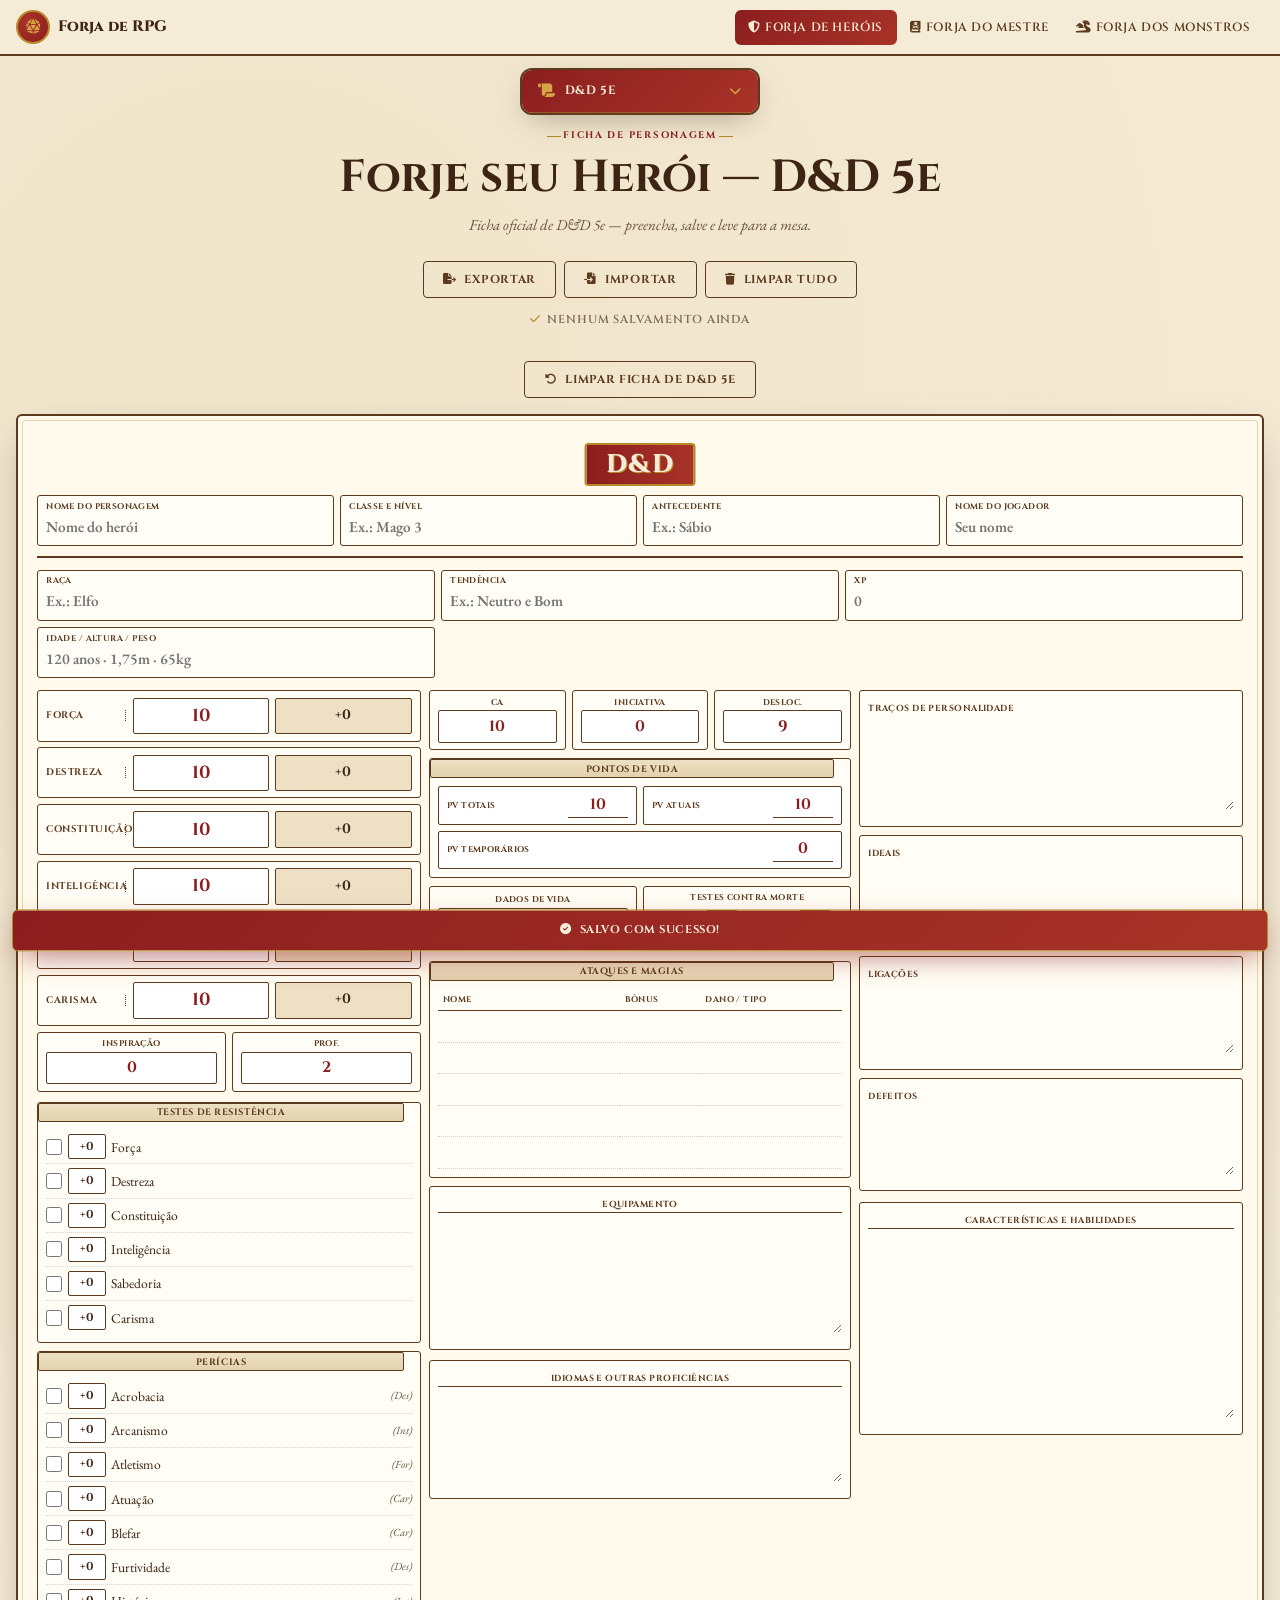
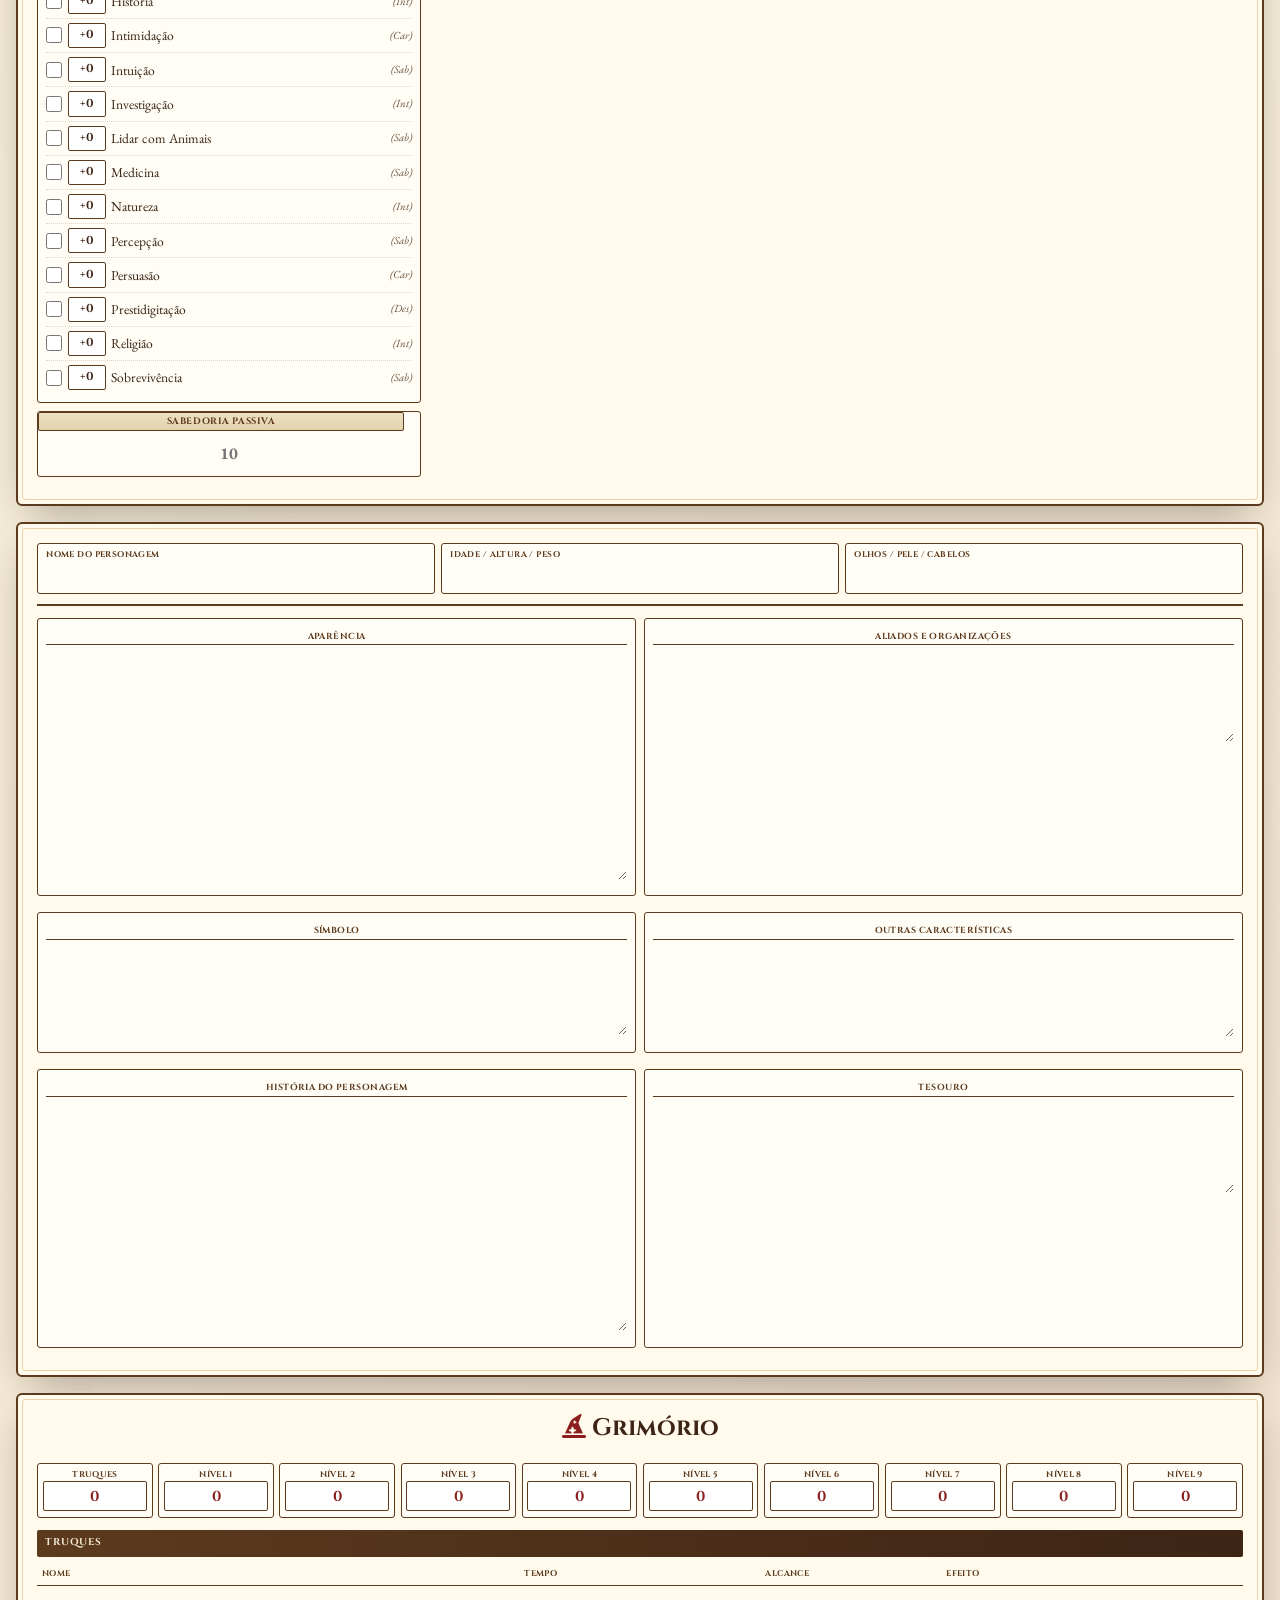
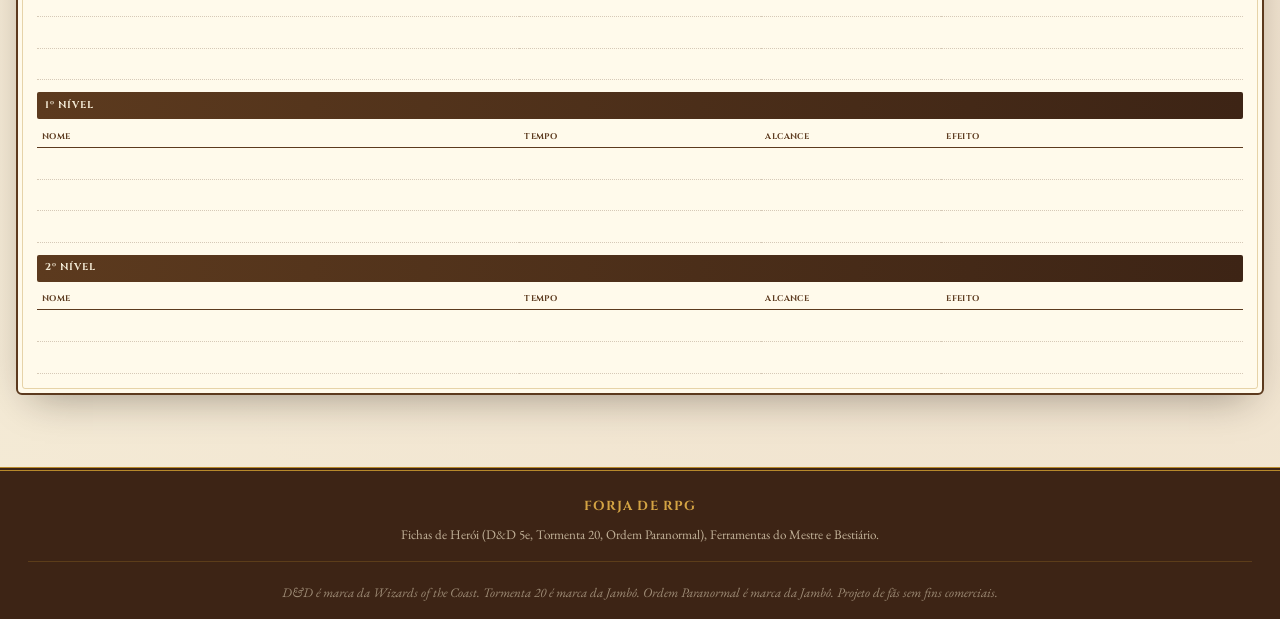
==== commit 532ea1a3: "Ajustes dinamicos" ====
--- a/index.html
+++ b/index.html
@@ -52,7 +52,15 @@
         <i class="fas fa-chevron-down system-chevron"></i>
       </button>
       <div class="system-options" id="systemOptions">
-        
+        <button type="button" class="active" data-system="dnd5e" role="tab" aria-selected="true">
+          <i class="fas fa-dice-d20"></i>D&D 5e
+        </button>
+        <button type="button" data-system="t20" role="tab" aria-selected="false">
+          <i class="fas fa-dragon"></i>Tormenta 20
+        </button>
+        <button type="button" data-system="oprpg" role="tab" aria-selected="false">
+          <i class="fas fa-eye"></i>Ordem Paranormal
+        </button>
       </div>
     </div>
 
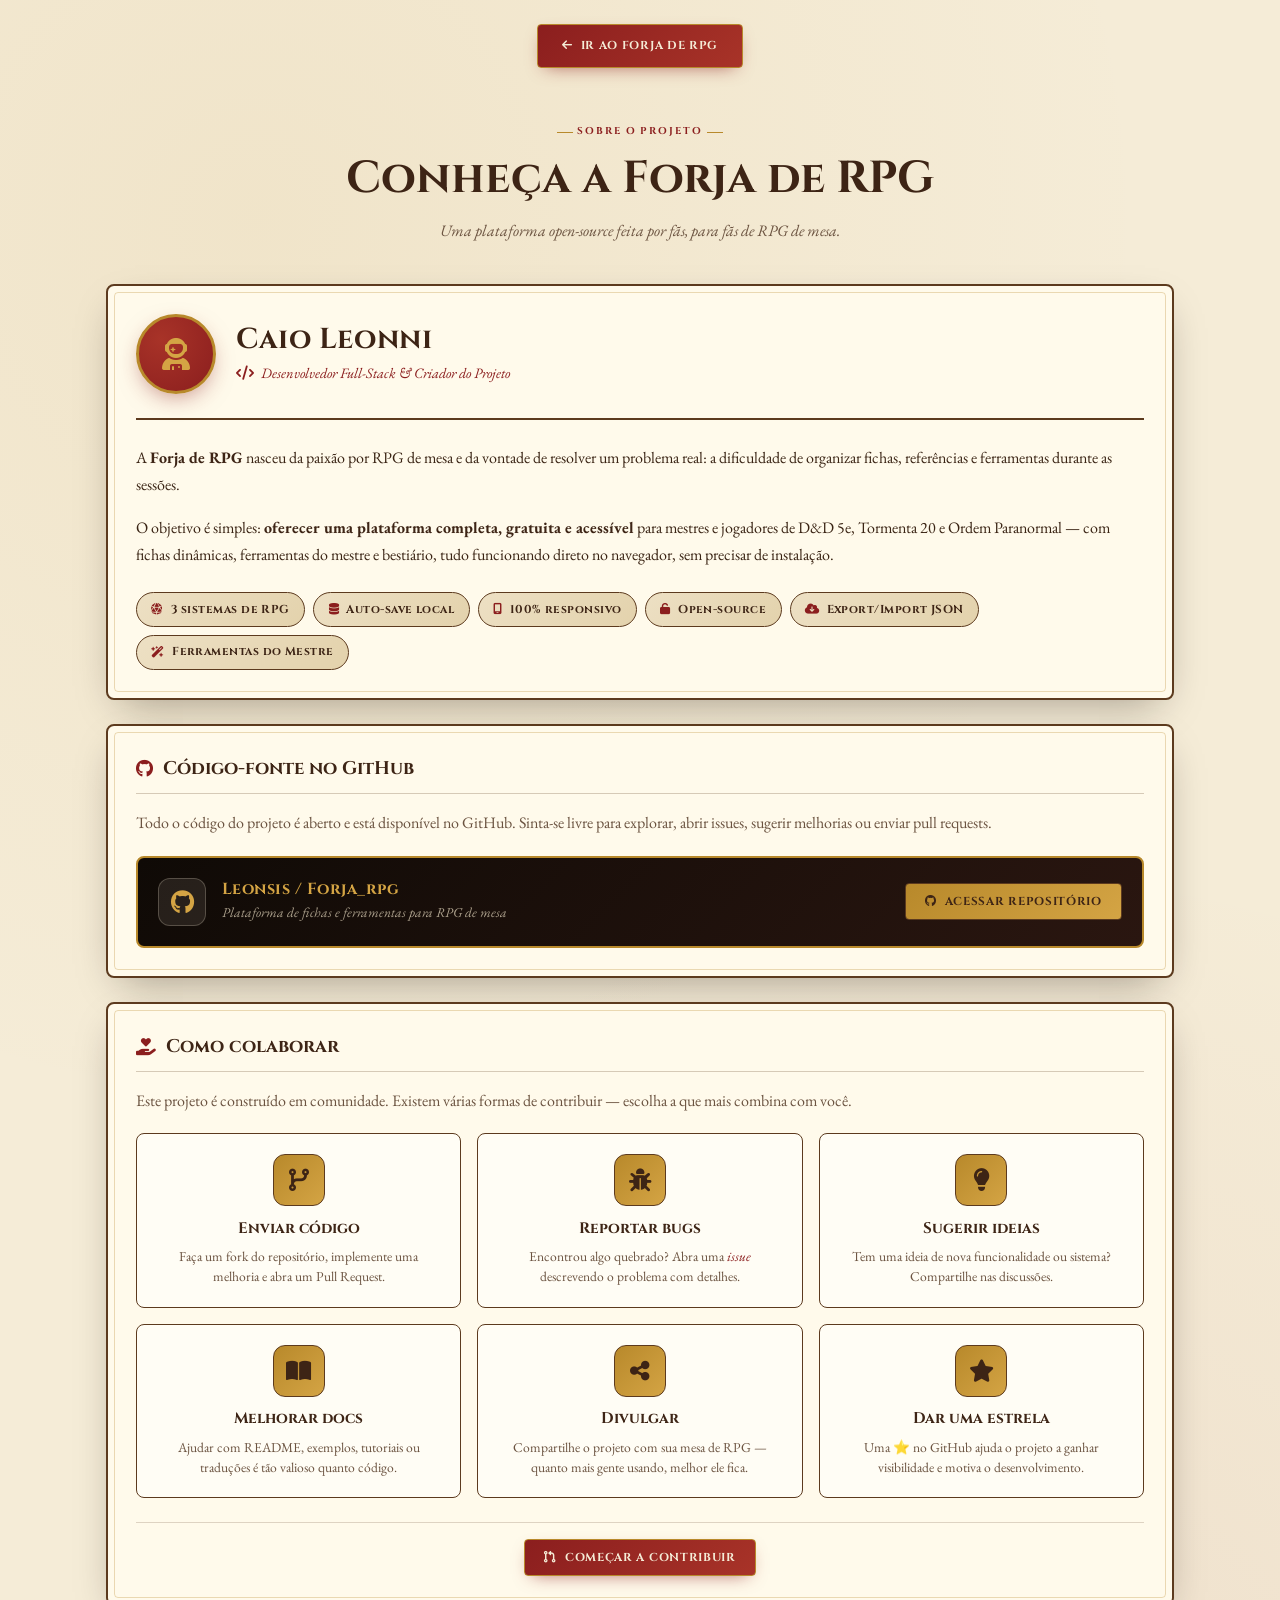
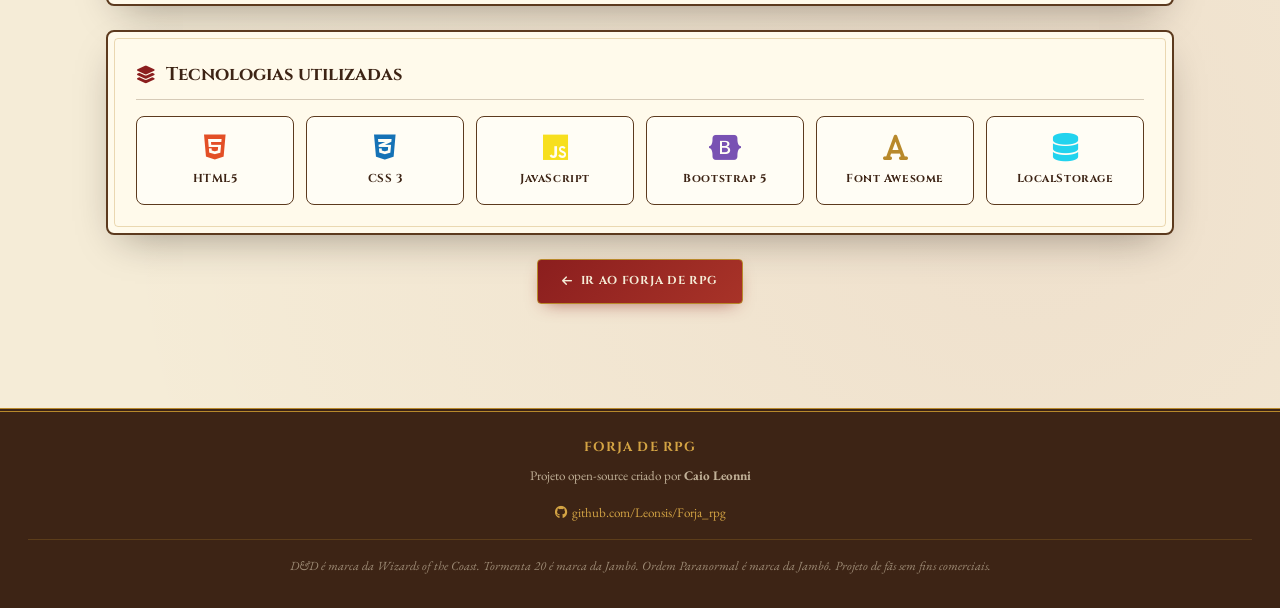
==== commit d61f9d8e: "Criação de pagina de home" ====
--- a/index.html
+++ b/index.html
@@ -3,1361 +3,239 @@
 <head>
   <meta charset="UTF-8">
   <meta name="viewport" content="width=device-width, initial-scale=1">
-  <title>Forja de RPG — Heróis, Mestre e Monstros</title>
-  <meta name="description" content="Plataforma completa de RPG: D&D 5e, Tormenta 20, Ordem Paranormal, ferramentas do mestre e bestiário.">
+  <title>Forja de RPG — Sobre o Projeto</title>
+  <meta name="description" content="Conheça a Forja de RPG: projeto open-source criado por Caio Leonni. Fichas digitais para D&D 5e, Tormenta 20 e Ordem Paranormal.">
+  <meta name="author" content="Caio Leonni">
 
   <!-- Fonts -->
   <link rel="preconnect" href="https://fonts.googleapis.com">
   <link rel="preconnect" href="https://fonts.gstatic.com" crossorigin>
   <link href="https://fonts.googleapis.com/css2?family=Cinzel:wght@500;600;700;800&family=EB+Garamond:ital,wght@0,400;0,500;0,600;1,400&family=Inter:wght@400;500;600;700&display=swap" rel="stylesheet">
-
+  <link rel="icon" type="image/svg+xml" href="data:image/svg+xml,%3Csvg xmlns='http://www.w3.org/2000/svg' viewBox='0 0 640 640'%3E%3Cpath fill='hsl(40,62%25,45%25)' d='M205.4 66.3C167 56 127.5 78.8 117.3 117.2L66.5 306.7C56.2 345.1 79 384.6 117.4 394.9L306.9 445.7C345.3 456 384.8 433.2 395.1 394.8L445.9 205.3C456.2 166.9 433.4 127.4 395 117.1L205.4 66.3zM228.4 272C222.3 262.1 222.1 249.6 227.8 239.5C233.5 229.4 244.3 223.2 256 223.3C267.6 223.4 278.2 229.8 283.8 240C289.9 249.9 290.1 262.4 284.4 272.5C278.7 282.6 267.9 288.8 256.2 288.7C244.6 288.6 234 282.2 228.4 272zM143.2 284.3C153.1 278.2 165.6 278 175.7 283.7C185.8 289.4 192 300.2 191.9 311.9C191.8 323.5 185.4 334.1 175.2 339.7C165.3 345.8 152.8 346 142.7 340.3C132.6 334.6 126.4 323.8 126.5 312.1C126.6 300.5 133 289.9 143.2 284.3zM328.2 380.7C318.3 386.8 305.8 387 295.7 381.3C285.6 375.6 279.4 364.8 279.5 353.1C279.6 341.5 286 330.9 296.2 325.3C306.1 319.2 318.6 319 328.7 324.7C338.8 330.4 345 341.2 344.9 352.9C344.8 364.5 338.4 375.1 328.2 380.7zM337.2 172.3C347.1 166.2 359.6 166 369.7 171.7C379.8 177.4 386 188.2 385.9 199.9C385.8 211.5 379.4 222.1 369.2 227.7C359.3 233.8 346.8 234 336.7 228.3C326.6 222.6 320.4 211.8 320.5 200.1C320.6 188.5 327 177.9 337.2 172.3zM216.2 186.7C206.3 192.8 193.8 193 183.7 187.3C173.6 181.6 167.4 170.8 167.5 159.1C167.6 147.5 174 136.9 184.2 131.3C194.1 125.2 206.6 125 216.7 130.7C226.8 136.4 233 147.2 232.9 158.9C232.8 170.5 226.4 181.1 216.2 186.7zM482 256L441.4 407.2C424.2 471.2 358.4 509.2 294.4 492.1L256.1 481.8L256.1 512C256.1 547.3 284.8 576 320.1 576L512.1 576C547.4 576 576.1 547.3 576.1 512L576.1 320C576.1 284.7 547.4 256 512.1 256L482 256z'/%3E%3C/svg%3E">
   <!-- Bootstrap + Icons -->
   <link href="https://cdn.jsdelivr.net/npm/bootstrap@5.3.0/dist/css/bootstrap.min.css" rel="stylesheet">
   <link rel="stylesheet" href="https://cdnjs.cloudflare.com/ajax/libs/font-awesome/6.5.0/css/all.min.css">
 
-  <!-- CSS -->
+  <!-- CSS principal do projeto -->
   <link rel="stylesheet" href="src/main.css">
-  <script src="src/main.js"></script>
 </head>
 <body>
-  <nav class="navbar navbar-expand-lg fixed-top" id="mainNav">
- 
-  </nav>
-
-  <!-- ============================================================
-       ÁREA 1 — FORJA DE HERÓIS
-  ============================================================ -->
-  <div id="area-herois" class="area-panel active">
-    <!-- Cabeçalho da página -->
-    <div class="page-header" id="ficha">
-      <span class="section-label">Ficha de Personagem</span>
-      <h1 id="pageTitle">Forje seu Herói</h1>
-      <p id="pageSubtitle" style="color:var(--texto-suave); font-style:italic; max-width:620px; margin:0.5rem auto 0; font-size:0.95rem;">
-        Preencha, salve e leve para a mesa. Auto-save ativado.
-      </p>
-      <div class="d-flex flex-wrap gap-2 justify-content-center mt-4">
-        <button class="btn btn-outline-marrom" onclick="exportSheet()"><i class="fas fa-file-export me-2"></i>Exportar</button>
-        <button class="btn btn-outline-marrom" onclick="document.getElementById('importFile').click()"><i class="fas fa-file-import me-2"></i>Importar</button>
-        <input type="file" id="importFile" accept=".json" style="display:none" onchange="importSheet(this)">
-        <button class="btn btn-outline-marrom" onclick="clearAllSystems()"><i class="fas fa-trash me-2"></i>Limpar Tudo</button>
-      </div>
-      <p id="saveIndicator" class="save-indicator">Nenhum salvamento ainda</p>
+    <div class="text-center mt-4 mb-5 reveal">
+        <a href="home.html" class="back-to-system">
+            <i class="fas fa-arrow-left"></i>Ir ao Forja de RPG
+        </a>
     </div>
-
-    <!-- Seletor de sistema (acordeão) -->
-    <div class="system-selector" id="systemSelector" role="tablist" aria-label="Escolher sistema de RPG">
-      <button type="button" class="system-toggle" onclick="toggleSystemMenu(event)" aria-expanded="false" aria-controls="systemOptions">
-        <i class="fas fa-scroll"></i>
-        <span id="currentSystemLabel">D&D 5e</span>
-        <i class="fas fa-chevron-down system-chevron"></i>
-      </button>
-      <div class="system-options" id="systemOptions">
-        <button type="button" class="active" data-system="dnd5e" role="tab" aria-selected="true">
-          <i class="fas fa-dice-d20"></i>D&D 5e
-        </button>
-        <button type="button" data-system="t20" role="tab" aria-selected="false">
-          <i class="fas fa-dragon"></i>Tormenta 20
-        </button>
-        <button type="button" data-system="oprpg" role="tab" aria-selected="false">
-          <i class="fas fa-eye"></i>Ordem Paranormal
-        </button>
-      </div>
+  <!-- ============================================================
+       CABEÇALHO
+  ============================================================ -->
+  <div class="home-header">
+    <span class="section-label">Sobre o Projeto</span>
+    <h1>Conheça a Forja de RPG</h1>
+    <p>Uma plataforma open-source feita por fãs, para fãs de RPG de mesa.</p>
+  </div>
+
+  <!-- ============================================================
+       CONTEÚDO PRINCIPAL
+  ============================================================ -->
+  <section>
+    <div class="container" style="max-width: 1100px;">
+
+      <!-- ============================================================
+           CARD DO DESENVOLVEDOR
+      ============================================================ -->
+      <div class="about-card reveal">
+        <div class="about-header">
+          <div class="about-avatar">
+            <i class="fas fa-user-astronaut"></i>
+          </div>
+          <div>
+            <h2 class="about-name">Caio Leonni</h2>
+            <p class="about-role">
+              <i class="fas fa-code me-1"></i> Desenvolvedor Full-Stack & Criador do Projeto
+            </p>
+          </div>
+        </div>
+
+        <div class="about-body">
+          <p>
+            A <strong>Forja de RPG</strong> nasceu da paixão por RPG de mesa e da vontade de resolver um problema real:
+            a dificuldade de organizar fichas, referências e ferramentas durante as sessões.
+          </p>
+          <p>
+            O objetivo é simples: <strong>oferecer uma plataforma completa, gratuita e acessível</strong> para
+            mestres e jogadores de D&D 5e, Tormenta 20 e Ordem Paranormal — com fichas dinâmicas, ferramentas
+            do mestre e bestiário, tudo funcionando direto no navegador, sem precisar de instalação.
+          </p>
+
+          <div class="about-features">
+            <div class="feature-pill"><i class="fas fa-dice-d20"></i>3 sistemas de RPG</div>
+            <div class="feature-pill"><i class="fas fa-database"></i>Auto-save local</div>
+            <div class="feature-pill"><i class="fas fa-mobile-screen"></i>100% responsivo</div>
+            <div class="feature-pill"><i class="fas fa-unlock"></i>Open-source</div>
+            <div class="feature-pill"><i class="fas fa-cloud-arrow-down"></i>Export/Import JSON</div>
+            <div class="feature-pill"><i class="fas fa-wand-magic-sparkles"></i>Ferramentas do Mestre</div>
+          </div>
+        </div>
+      </div>
+
+      <!-- ============================================================
+           CARD DO GITHUB
+      ============================================================ -->
+      <div class="about-card reveal">
+        <div class="about-card-title">
+          <i class="fab fa-github"></i>
+          Código-fonte no GitHub
+        </div>
+        <p style="color:var(--texto-suave); margin-bottom: 1.25rem; position: relative; z-index: 2;">
+          Todo o código do projeto é aberto e está disponível no GitHub. Sinta-se livre para explorar,
+          abrir issues, sugerir melhorias ou enviar pull requests.
+        </p>
+
+        <div class="github-repo-box">
+          <div class="github-repo-info">
+            <div class="github-icon"><i class="fab fa-github"></i></div>
+            <div>
+              <h4>Leonsis / Forja_rpg</h4>
+              <p>Plataforma de fichas e ferramentas para RPG de mesa</p>
+            </div>
+          </div>
+          <a href="https://github.com/Leonsis/Forja_rpg" target="_blank" rel="noopener" class="btn btn-dourado">
+            <i class="fab fa-github me-2"></i>Acessar Repositório
+          </a>
+        </div>
+      </div>
+
+      <!-- ============================================================
+           CARD DE COLABORAÇÃO
+      ============================================================ -->
+      <div class="about-card reveal">
+        <div class="about-card-title">
+          <i class="fas fa-hand-holding-heart"></i>
+          Como colaborar
+        </div>
+        <p style="color:var(--texto-suave); margin-bottom: 1.25rem; position: relative; z-index: 2;">
+          Este projeto é construído em comunidade. Existem várias formas de contribuir — escolha a que
+          mais combina com você.
+        </p>
+
+        <div class="contrib-grid">
+          <div class="contrib-item">
+            <div class="contrib-icon"><i class="fas fa-code-branch"></i></div>
+            <h5>Enviar código</h5>
+            <p>Faça um fork do repositório, implemente uma melhoria e abra um Pull Request.</p>
+          </div>
+
+          <div class="contrib-item">
+            <div class="contrib-icon"><i class="fas fa-bug"></i></div>
+            <h5>Reportar bugs</h5>
+            <p>Encontrou algo quebrado? Abra uma <em>issue</em> descrevendo o problema com detalhes.</p>
+          </div>
+
+          <div class="contrib-item">
+            <div class="contrib-icon"><i class="fas fa-lightbulb"></i></div>
+            <h5>Sugerir ideias</h5>
+            <p>Tem uma ideia de nova funcionalidade ou sistema? Compartilhe nas discussões.</p>
+          </div>
+
+          <div class="contrib-item">
+            <div class="contrib-icon"><i class="fas fa-book-open"></i></div>
+            <h5>Melhorar docs</h5>
+            <p>Ajudar com README, exemplos, tutoriais ou traduções é tão valioso quanto código.</p>
+          </div>
+
+          <div class="contrib-item">
+            <div class="contrib-icon"><i class="fas fa-share-nodes"></i></div>
+            <h5>Divulgar</h5>
+            <p>Compartilhe o projeto com sua mesa de RPG — quanto mais gente usando, melhor ele fica.</p>
+          </div>
+
+          <div class="contrib-item">
+            <div class="contrib-icon"><i class="fas fa-star"></i></div>
+            <h5>Dar uma estrela</h5>
+            <p>Uma ⭐ no GitHub ajuda o projeto a ganhar visibilidade e motiva o desenvolvimento.</p>
+          </div>
+        </div>
+
+        <div class="contrib-cta">
+          <a href="https://github.com/Leonsis/Forja_rpg" target="_blank" rel="noopener" class="btn btn-vermelho">
+            <i class="fas fa-code-pull-request me-2"></i>Começar a contribuir
+          </a>
+        </div>
+      </div>
+
+      <!-- ============================================================
+           CARD DE TECNOLOGIAS
+      ============================================================ -->
+      <div class="about-card reveal">
+        <div class="about-card-title">
+          <i class="fas fa-layer-group"></i>
+          Tecnologias utilizadas
+        </div>
+        <div class="tech-grid">
+          <div class="tech-item"><i class="fab fa-html5" style="color:#e34f26"></i><span>HTML5</span></div>
+          <div class="tech-item"><i class="fab fa-css3-alt" style="color:#1572b6"></i><span>CSS 3</span></div>
+          <div class="tech-item"><i class="fab fa-js" style="color:#f7df1e"></i><span>JavaScript</span></div>
+          <div class="tech-item"><i class="fab fa-bootstrap" style="color:#7952b3"></i><span>Bootstrap 5</span></div>
+          <div class="tech-item"><i class="fas fa-font" style="color:#b8892b"></i><span>Font Awesome</span></div>
+          <div class="tech-item"><i class="fas fa-database" style="color:#22d3ee"></i><span>LocalStorage</span></div>
+        </div>
+      </div>
+
+      <div class="text-center mt-4 mb-5 reveal">
+        <a href="home.html" class="back-to-system">
+          <i class="fas fa-arrow-left"></i>Ir ao Forja de RPG
+        </a>
+      </div>
+
     </div>
-
-    <div id="fichas">
-
-    </div>    
-  </div><!-- /area-herois -->
-
-  <!-- ============================================================
-       ÁREA 2 — FORJA DO MESTRE
-  ============================================================ -->
-  <div id="area-mestre" class="area-panel">
-    <div class="page-header">
-      <span class="section-label">Ferramentas do Mestre</span>
-      <h1>Forja do Mestre</h1>
-      <p style="color:var(--texto-suave); font-style:italic; max-width:640px; margin:0.5rem auto 0; font-size:0.95rem;">
-        Rolagem de dados, rastreador de iniciativa, gerador de NPCs e tabelas de referência.
-      </p>
-    </div>
-
-    <section style="padding-top: 1rem;">
-      <div class="container">
-        <div class="mestre-tabs">
-          <button class="active" data-tab="dados"><i class="fas fa-dice"></i>Rolagem de Dados</button>
-          <button data-tab="iniciativa"><i class="fas fa-swords"></i>Iniciativa</button>
-          <button data-tab="npc"><i class="fas fa-user-shield"></i>Gerador de NPC</button>
-          <button data-tab="tabelas"><i class="fas fa-scroll"></i>Tabelas Rápidas</button>
-        </div>
-
-        <!-- Aba: Dados -->
-        <div class="mestre-panel active" data-panel="dados">
-          <div class="row g-4">
-            <div class="col-lg-7">
-              <div class="gm-card">
-                <div class="gm-card-title"><i class="fas fa-dice-d20"></i>Escolha o dado</div>
-                <div class="dice-grid">
-                  <button class="die-btn" onclick="rollDice(4)"><i class="fas fa-dice-d20"></i>d4</button>
-                  <button class="die-btn" onclick="rollDice(6)"><i class="fas fa-dice-d20"></i>d6</button>
-                  <button class="die-btn" onclick="rollDice(8)"><i class="fas fa-dice-d20"></i>d8</button>
-                  <button class="die-btn" onclick="rollDice(10)"><i class="fas fa-dice-d20"></i>d10</button>
-                  <button class="die-btn" onclick="rollDice(12)"><i class="fas fa-dice-d20"></i>d12</button>
-                  <button class="die-btn" onclick="rollDice(20)"><i class="fas fa-dice-d20"></i>d20</button>
-                  <button class="die-btn" onclick="rollDice(100)"><i class="fas fa-percent"></i>d100</button>
-                </div>
-                <div style="display:grid; grid-template-columns:1fr 1fr 1fr; gap:0.5rem; margin-top:0.75rem;">
-                  <div class="monster-field"><label>Qtd</label><input type="number" id="diceQty" value="1" min="1" max="20"></div>
-                  <div class="monster-field"><label>Mod</label><input type="number" id="diceMod" value="0" min="-20" max="20"></div>
-                  <div class="monster-field"><label>Dado</label><input type="number" id="diceSide" value="20" min="2" max="100"></div>
-                </div>
-                <div class="d-flex gap-2 mt-3 flex-wrap">
-                  <button class="btn btn-vermelho flex-fill" onclick="rollCustom()"><i class="fas fa-dice me-2"></i>Rolar</button>
-                  <button class="btn btn-outline-marrom flex-fill" onclick="clearDiceHistory()"><i class="fas fa-trash me-2"></i>Limpar</button>
-                </div>
-              </div>
-            </div>
-            <div class="col-lg-5">
-              <div class="gm-card">
-                <div class="gm-card-title"><i class="fas fa-scroll"></i>Resultado</div>
-                <div class="dice-result">
-                  <span class="result-value" id="diceResultValue">—</span>
-                  <span class="result-label" id="diceResultLabel">Aguardando rolagem</span>
-                </div>
-                <ul class="dice-history" id="diceHistory">
-                  <li style="justify-content:center; opacity:0.6;"><em>Nenhuma rolagem ainda</em></li>
-                </ul>
-              </div>
-            </div>
-          </div>
-        </div>
-
-        <!-- Aba: Iniciativa -->
-        <div class="mestre-panel" data-panel="iniciativa">
-          <div class="gm-card">
-            <div class="gm-card-title"><i class="fas fa-swords"></i>Rastreador de Iniciativa</div>
-            <div class="row g-2 mb-3">
-              <div class="col-md-7"><div class="monster-field"><label>Nome</label><input type="text" id="initName" placeholder="Ex.: Goblin Arqueiro"></div></div>
-              <div class="col-md-3"><div class="monster-field"><label>Iniciativa</label><input type="number" id="initValue" placeholder="Auto"></div></div>
-              <div class="col-md-2 d-flex align-items-end"><button class="btn btn-vermelho w-100" onclick="addInitiative()"><i class="fas fa-plus me-1"></i>Adicionar</button></div>
-            </div>
-            <div class="d-flex gap-2 flex-wrap mb-3">
-              <button class="btn btn-dourado" onclick="rollInitiativeAll()"><i class="fas fa-dice-d20 me-2"></i>Rolar d20</button>
-              <button class="btn btn-outline-marrom" onclick="nextTurn()"><i class="fas fa-forward me-2"></i>Próximo</button>
-              <button class="btn btn-outline-marrom" onclick="clearInitiative()"><i class="fas fa-trash me-2"></i>Limpar</button>
-            </div>
-            <ul class="init-list" id="initiativeList">
-              <li style="text-align:center; padding:1rem; color:var(--texto-suave); font-style:italic;">Nenhum combatente ainda</li>
-            </ul>
-          </div>
-        </div>
-
-        <!-- Aba: NPC -->
-        <div class="mestre-panel" data-panel="npc">
-          <div class="gm-card">
-            <div class="gm-card-title"><i class="fas fa-user-shield"></i>Gerador Rápido de NPC</div>
-            <div class="row g-2 mb-3">
-              <div class="col-md-3">
-                <div class="monster-field"><label>Raça</label>
-                  <select id="npcRaca">
-                    <option>Aleatório</option><option>Humano</option><option>Elfo</option><option>Anão</option>
-                    <option>Halfling</option><option>Meio-Elfo</option><option>Meio-Orc</option>
-                    <option>Tiefling</option><option>Draconato</option><option>Gnomo</option>
-                  </select>
-                </div>
-              </div>
-              <div class="col-md-3">
-                <div class="monster-field"><label>Ocupação</label>
-                  <select id="npcOcupacao">
-                    <option>Aleatório</option><option>Tavernheiro</option><option>Ferreiro</option><option>Mercador</option>
-                    <option>Guarda</option><option>Nobre</option><option>Camponês</option><option>Sacerdote</option>
-                    <option>Ladrão</option><option>Mago</option><option>Bardo</option>
-                  </select>
-                </div>
-              </div>
-              <div class="col-md-3">
-                <div class="monster-field"><label>Tom</label>
-                  <select id="npcTom">
-                    <option>Aleatório</option><option>Amigável</option><option>Neutro</option>
-                    <option>Desconfiado</option><option>Hostil</option><option>Excêntrico</option>
-                  </select>
-                </div>
-              </div>
-              <div class="col-md-3 d-flex align-items-end">
-                <button class="btn btn-vermelho w-100" onclick="generateNPC()">
-                  <i class="fas fa-wand-magic-sparkles me-1"></i>Gerar
-                </button>
-              </div>
-            </div>
-            <div id="npcResult" style="display:none;">
-              <div style="background:#fffdf5; border:1.5px solid var(--marrom); border-radius:4px; padding:1.25rem;">
-                <h3 style="margin-bottom:0.5rem; color:var(--vermelho);" id="npcNome">—</h3>
-                <p style="margin-bottom:0.5rem; font-size:0.9rem;"><strong style="color:var(--marrom);">Raça:</strong> <span id="npcRacaResult">—</span></p>
-                <p style="margin-bottom:0.5rem; font-size:0.9rem;"><strong style="color:var(--marrom);">Ocupação:</strong> <span id="npcOcupacaoResult">—</span></p>
-                <p style="margin-bottom:0.5rem; font-size:0.9rem;"><strong style="color:var(--marrom);">Tom:</strong> <span id="npcTomResult">—</span></p>
-                <p style="margin-bottom:0.5rem; font-size:0.9rem;"><strong style="color:var(--marrom);">Aparência:</strong> <span id="npcAparencia">—</span></p>
-                <p style="margin-bottom:0.5rem; font-size:0.9rem;"><strong style="color:var(--marrom);">Traço:</strong> <span id="npcTraco">—</span></p>
-                <p style="margin:0; font-size:0.9rem;"><strong style="color:var(--marrom);">Gancho:</strong> <span id="npcGancho">—</span></p>
-              </div>
-            </div>
-          </div>
-        </div>
-
-        <!-- Aba: Tabelas -->
-        <div class="mestre-panel" data-panel="tabelas">
-          <div class="row g-4">
-            <div class="col-lg-6">
-              <div class="gm-card">
-                <div class="gm-card-title"><i class="fas fa-coins"></i>Tesouro Aleatório (d100)</div>
-                <table class="ref-table">
-                  <thead><tr><th>d100</th><th>Resultado</th></tr></thead>
-                  <tbody>
-                    <tr><td><strong>01-15</strong></td><td>Nada além de poeira</td></tr>
-                    <tr><td><strong>16-30</strong></td><td>2d6 moedas de cobre</td></tr>
-                    <tr><td><strong>31-45</strong></td><td>3d6 moedas de prata</td></tr>
-                    <tr><td><strong>46-60</strong></td><td>2d10 moedas de ouro</td></tr>
-                    <tr><td><strong>61-70</strong></td><td>1d4 gemas de 10 PO</td></tr>
-                    <tr><td><strong>71-80</strong></td><td>Poção de Cura</td></tr>
-                    <tr><td><strong>81-88</strong></td><td>Item mágico incomum</td></tr>
-                    <tr><td><strong>89-95</strong></td><td>Arma +1</td></tr>
-                    <tr><td><strong>96-99</strong></td><td>Item mágico raro</td></tr>
-                    <tr><td><strong>100</strong></td><td>Item lendário + 500 PO</td></tr>
-                  </tbody>
-                </table>
-                <button class="btn btn-dourado w-100 mt-3" onclick="rollTreasure()"><i class="fas fa-dice me-2"></i>Rolar Tesouro</button>
-                <div id="treasureResult" style="display:none; margin-top:1rem; padding:1rem; background:var(--preto); color:var(--dourado-2); border:2px solid var(--dourado); border-radius:4px; text-align:center; font-family:'Cinzel',serif;">
-                  <small style="display:block; font-size:0.6rem; letter-spacing:0.15em; text-transform:uppercase; margin-bottom:0.3rem; color:var(--pergaminho-2);">Resultado</small>
-                  <strong id="treasureText" style="font-size:1.1rem;"></strong>
-                </div>
-              </div>
-            </div>
-            <div class="col-lg-6">
-              <div class="gm-card">
-                <div class="gm-card-title"><i class="fas fa-dungeon"></i>Encontros por Ambiente</div>
-                <table class="ref-table">
-                  <thead><tr><th>Ambiente</th><th>Exemplos</th></tr></thead>
-                  <tbody>
-                    <tr><td><strong>Floresta</strong></td><td>Lobos, goblins, aranhas gigantes</td></tr>
-                    <tr><td><strong>Caverna</strong></td><td>Kobolds, morcegos, slime, troll</td></tr>
-                    <tr><td><strong>Ruínas</strong></td><td>Esqueletos, zumbis, gárgulas, fantasma</td></tr>
-                    <tr><td><strong>Cidade</strong></td><td>Ladrões, cultistas, guardas corrompidos</td></tr>
-                    <tr><td><strong>Pântano</strong></td><td>Will-o'-wisp, bruxa, crocodilos</td></tr>
-                    <tr><td><strong>Montanha</strong></td><td>Yeti, harpias, griffon, gigante</td></tr>
-                    <tr><td><strong>Deserto</strong></td><td>Múmias, escorpiões gigantes, djinn</td></tr>
-                    <tr><td><strong>Subterrâneo</strong></td><td>Drows, mind flayers, beholder</td></tr>
-                  </tbody>
-                </table>
-              </div>
-              <div class="gm-card">
-                <div class="gm-card-title"><i class="fas fa-heart-pulse"></i>Dificuldade de Encontro (D&D 5e)</div>
-                <table class="ref-table">
-                  <thead><tr><th>Nível</th><th>Fácil</th><th>Médio</th><th>Difícil</th></tr></thead>
-                  <tbody>
-                    <tr><td>1º</td><td>25</td><td>50</td><td>75</td></tr>
-                    <tr><td>2º</td><td>50</td><td>100</td><td>150</td></tr>
-                    <tr><td>3º</td><td>75</td><td>150</td><td>225</td></tr>
-                    <tr><td>4º</td><td>125</td><td>250</td><td>375</td></tr>
-                    <tr><td>5º</td><td>250</td><td>500</td><td>750</td></tr>
-                    <tr><td>6º</td><td>300</td><td>600</td><td>900</td></tr>
-                    <tr><td>7º</td><td>350</td><td>750</td><td>1100</td></tr>
-                    <tr><td>8º</td><td>450</td><td>900</td><td>1400</td></tr>
-                    <tr><td>9º</td><td>550</td><td>1100</td><td>1600</td></tr>
-                    <tr><td>10º</td><td>600</td><td>1200</td><td>1900</td></tr>
-                  </tbody>
-                </table>
-              </div>
-            </div>
-          </div>
-        </div>
-      </div>
-    </section>
-  </div>
-
-  <!-- ============================================================
-       ÁREA 3 — FORJA DOS MONSTROS
-  ============================================================ -->
-  <div id="area-monstros" class="area-panel">
-    <div class="page-header">
-      <span class="section-label">Bestiário</span>
-      <h1>Forja dos Monstros</h1>
-      <p style="color:var(--texto-suave); font-style:italic; max-width:640px; margin:0.5rem auto 0; font-size:0.95rem;">
-        Crie criaturas em fichas separadas com acordeão — expanda só o que importa.
-      </p>
-    </div>
-
-    <section style="padding-top: 1rem;">
-      <div class="container">
-        <div class="d-flex flex-wrap gap-2 justify-content-between align-items-center mb-3">
-          <div class="d-flex flex-wrap gap-2">
-            <button class="btn btn-vermelho" onclick="createMonster()"><i class="fas fa-plus me-2"></i>Novo Monstro</button>
-            <button class="btn btn-outline-marrom" onclick="expandAllMonsters()"><i class="fas fa-angles-down me-2"></i>Expandir</button>
-            <button class="btn btn-outline-marrom" onclick="collapseAllMonsters()"><i class="fas fa-angles-up me-2"></i>Minimizar</button>
-          </div>
-          <div class="d-flex flex-wrap gap-2">
-            <button class="btn btn-dourado" onclick="exportAllMonsters()"><i class="fas fa-file-export me-2"></i>Exportar Todos</button>
-            <button class="btn btn-outline-marrom" onclick="document.getElementById('importAllMonstersFile').click()"><i class="fas fa-file-import me-2"></i>Importar</button>
-            <input type="file" id="importAllMonstersFile" accept=".json" style="display:none" onchange="importAllMonsters(this)">
-          </div>
-        </div>
-        <p id="monsterSaveIndicator" class="save-indicator">Nenhum monstro criado ainda</p>
-        <div id="monstersContainer" class="monsters-container"></div>
-
-        <div class="gm-card" style="margin-top: 2rem;">
-          <div class="gm-card-title"><i class="fas fa-skull-crossbones"></i>Referência Rápida — VD</div>
-          <table class="ref-table">
-            <thead><tr><th>VD</th><th>XP</th><th>Prof.</th><th>CA</th><th>PV</th><th>Dano/Turno</th></tr></thead>
-            <tbody>
-              <tr><td><strong>0</strong></td><td>10</td><td>+2</td><td>13</td><td>1-6</td><td>0-1</td></tr>
-              <tr><td><strong>1/8</strong></td><td>25</td><td>+2</td><td>13</td><td>7-35</td><td>2-3</td></tr>
-              <tr><td><strong>1/4</strong></td><td>50</td><td>+2</td><td>13</td><td>36-49</td><td>4-5</td></tr>
-              <tr><td><strong>1/2</strong></td><td>100</td><td>+2</td><td>13</td><td>50-70</td><td>6-8</td></tr>
-              <tr><td><strong>1</strong></td><td>200</td><td>+2</td><td>14</td><td>71-85</td><td>9-14</td></tr>
-              <tr><td><strong>2</strong></td><td>450</td><td>+2</td><td>14</td><td>86-100</td><td>15-20</td></tr>
-              <tr><td><strong>3</strong></td><td>700</td><td>+2</td><td>15</td><td>101-115</td><td>21-26</td></tr>
-              <tr><td><strong>4</strong></td><td>1100</td><td>+2</td><td>15</td><td>116-130</td><td>27-32</td></tr>
-              <tr><td><strong>5</strong></td><td>1800</td><td>+3</td><td>15</td><td>131-145</td><td>33-38</td></tr>
-              <tr><td><strong>10</strong></td><td>5900</td><td>+4</td><td>17</td><td>206-220</td><td>63-68</td></tr>
-            </tbody>
-          </table>
-        </div>
-      </div>
-    </section>
-  </div>
-
-  <!-- Toast -->
-  <div class="toast-save" id="toastSave"><i class="fas fa-check-circle me-2"></i>Salvo com sucesso!</div>
-
-  <!-- Botão voltar ao topo -->
-  <button id="backToTop" class="back-to-top" aria-label="Voltar ao topo">
-    <i class="fas fa-arrow-up"></i>
-  </button>
-
-  <!-- Footer -->
+  </section>
+
+  <!-- ============================================================
+       FOOTER
+  ============================================================ -->
   <footer>
     <div class="container text-center">
       <h5>Forja de RPG</h5>
-      <p>Fichas de Herói (D&D 5e, Tormenta 20, Ordem Paranormal), Ferramentas do Mestre e Bestiário.</p>
-      <p style="margin:0; padding-top:1.25rem; border-top:1px solid rgba(184,137,43,0.25); font-size:0.82rem; font-style:italic; color:rgba(237,224,196,0.55);">
+      <p>Projeto open-source criado por <strong>Caio Leonni</strong></p>
+      <p>
+        <a href="https://github.com/Leonsis/Forja_rpg" target="_blank" rel="noopener" style="color:var(--dourado-2);">
+          <i class="fab fa-github me-1"></i>github.com/Leonsis/Forja_rpg
+        </a>
+      </p>
+      <p style="margin-top:1rem; padding-top:1rem; border-top:1px solid rgba(184,137,43,0.25); font-size:0.78rem; font-style:italic; color:rgba(237,224,196,0.55);">
         D&D é marca da Wizards of the Coast. Tormenta 20 é marca da Jambô. Ordem Paranormal é marca da Jambô. Projeto de fãs sem fins comerciais.
       </p>
     </div>
   </footer>
-    <script src="https://cdn.jsdelivr.net/npm/bootstrap@5.3.0/dist/js/bootstrap.bundle.min.js"></script>
+
+  <!-- ============================================================
+       SCRIPTS
+  ============================================================ -->
+  <script src="https://cdn.jsdelivr.net/npm/bootstrap@5.3.0/dist/js/bootstrap.bundle.min.js"></script>
+
   <script>
-    /* ============================================================
-       1. ESTADO GLOBAL
-    ============================================================ */
-    let currentSystem = 'dnd5e';
-    let currentArea = 'herois';
-    let autosaveTimer = null;
-    let dirty = false;
-    let lastSaved = null;
-
-    const STORAGE_KEY = 'forja_rpg_sheets_v1';
-    const STORAGE_SYSTEM = 'forja_rpg_system';
-    const MONSTERS_STORAGE_KEY = 'forja_monstros_multi_v1';
-    const MONSTER_AUTOSAVE_DELAY = 700;
-
-    let monsters = [];
-    const monsterAutosaveTimers = {};
-    const diceHistory = [];
-    let initList = [];
-    let currentTurn = 0;
-
-    /* ============================================================
-       2. NAVEGAÇÃO ENTRE ÁREAS E SISTEMAS
-    ============================================================ */
-    function showArea(area) {
-      currentArea = area;
-      document.querySelectorAll('.area-panel').forEach(p => p.classList.remove('active'));
-      const target = document.getElementById('area-' + area);
-      if (target) target.classList.add('active');
-      document.querySelectorAll('.navbar .nav-link[data-area]').forEach(l => {
-        l.classList.toggle('active', l.dataset.area === area);
-      });
-      const nc = document.getElementById('navMenu');
-      if (nc?.classList.contains('show')) new bootstrap.Collapse(nc).hide();
-      window.scrollTo({ top: 0, behavior: 'smooth' });
-      try { localStorage.setItem('forja_area_ativa', area); } catch(e) {}
-    }
-
-    function showSystem(system) {
-      currentSystem = system;
-      document.querySelectorAll('.system-panel').forEach(p => p.classList.remove('active'));
-      const panel = document.getElementById('system-' + system);
-      if (panel) panel.classList.add('active');
-
-      document.querySelectorAll('.system-options button').forEach(btn => {
-        const a = btn.dataset.system === system;
-        btn.classList.toggle('active', a);
-        btn.setAttribute('aria-selected', a ? 'true' : 'false');
-      });
-
-      const t = document.getElementById('pageTitle');
-      const s = document.getElementById('pageSubtitle');
-      if (system === 't20') {
-        t.textContent = 'Forje seu Herói — Tormenta 20';
-        s.textContent = 'Ficha oficial de Tormenta 20 — preencha, salve e leve para Arton.';
-      } else if (system === 'oprpg') {
-        t.textContent = 'Forje seu Herói — Ordem Paranormal';
-        s.textContent = 'Ficha de agente da Ordem — enfrente o Outro Lado com estilo.';
-      } else {
-        t.textContent = 'Forje seu Herói — D&D 5e';
-        s.textContent = 'Ficha oficial de D&D 5e — preencha, salve e leve para a mesa.';
-      }
-
-      updateSystemLabel(system);
-      closeSystemMenu();
-      try { localStorage.setItem(STORAGE_SYSTEM, system); } catch(e) {}
-      window.scrollTo({ top: 0, behavior: 'smooth' });
-      if (system === 't20') updateT20Mods();
-      if (system === 'oprpg') { recalcAllOPRPGSkills(); updateOPRPGDefense(); }
-      updateSaveIndicator();
-    }
-
-    /* ============================================================
-       3. MENU ACORDEÃO DO SELETOR
-    ============================================================ */
-    function toggleSystemMenu(event) {
-      if (event) event.stopPropagation();
-      const selector = document.getElementById('systemSelector');
-      const toggle = selector.querySelector('.system-toggle');
-      if (!selector) return;
-      const isOpen = selector.classList.toggle('open');
-      toggle.setAttribute('aria-expanded', isOpen ? 'true' : 'false');
-    }
-
-    function closeSystemMenu() {
-      const selector = document.getElementById('systemSelector');
-      const toggle = selector?.querySelector('.system-toggle');
-      if (!selector) return;
-      selector.classList.remove('open');
-      toggle?.setAttribute('aria-expanded', 'false');
-    }
-
-    function updateSystemLabel(system) {
-      const label = document.getElementById('currentSystemLabel');
-      if (!label) return;
-      const names = { 'dnd5e': 'D&D 5e', 't20': 'Tormenta 20', 'oprpg': 'Ordem Paranormal' };
-      label.textContent = names[system] || 'Escolher Sistema';
-    }
-
-    /* ============================================================
-       4. MODIFICADORES — D&D 5e
-    ============================================================ */
-    function calcModDnD(v) {
-      const n = parseInt(v) || 10;
-      const m = Math.floor((n - 10) / 2);
-      return (m >= 0 ? '+' : '') + m;
-    }
-    const attrIds = ['forca', 'destreza', 'constituicao', 'inteligencia', 'sabedoria', 'carisma'];
-    const attrMap = {
-      'força': 'forca', 'destreza': 'destreza', 'constituição': 'constituicao',
-      'inteligência': 'inteligencia', 'sabedoria': 'sabedoria', 'carisma': 'carisma'
-    };
-
-    function updateAllMods() {
-      attrIds.forEach(id => {
-        const i = document.getElementById(id);
-        const m = document.getElementById(id + 'Mod');
-        if (i && m) m.value = calcModDnD(i.value);
-      });
-      document.querySelectorAll('#system-dnd5e .check-item').forEach(item => {
-        const n = item.querySelector('.name'); if (!n) return;
-        const k = n.textContent.toLowerCase().trim();
-        const a = attrMap[k];
-        if (a) {
-          const el = document.getElementById(a);
-          if (el) item.querySelector('.mod').value = calcModDnD(el.value);
-        }
-      });
-    }
-
-    /* ============================================================
-       5. MODIFICADORES — TORMENTA 20
-    ============================================================ */
-    const t20AttrIds = ['t20_for', 't20_des', 't20_con', 't20_int', 't20_sab', 't20_car'];
-
-    function updateT20Mods() {
-      t20AttrIds.forEach(id => {
-        const i = document.getElementById(id);
-        const m = document.getElementById(id + '_mod');
-        if (!i || !m) return;
-        const v = parseInt(i.value) || 0;
-        const mod = Math.floor((v - 10) / 2);
-        m.textContent = (mod >= 0 ? '+' : '') + mod;
-      });
-    }
-
-    const t20Skills = [
-      { key:'acrobacia', name:'Acrobacia*', attr:'des' }, { key:'adestramento', name:'Adestramento*', attr:'car' },
-      { key:'atletismo', name:'Atletismo', attr:'for' }, { key:'atuacao', name:'Atuação', attr:'car' },
-      { key:'cavalgar', name:'Cavalgar', attr:'des' }, { key:'conhecimento', name:'Conhecimento*', attr:'int' },
-      { key:'cura', name:'Cura', attr:'sab' }, { key:'diplomacia', name:'Diplomacia', attr:'car' },
-      { key:'enganacao', name:'Enganação', attr:'car' }, { key:'fortitude', name:'Fortitude', attr:'con' },
-      { key:'furtividade', name:'Furtividade*', attr:'des' }, { key:'guerra', name:'Guerra*', attr:'int' },
-      { key:'iniciativa', name:'Iniciativa', attr:'des' }, { key:'intimidacao', name:'Intimidação', attr:'car' },
-      { key:'intuicao', name:'Intuição', attr:'sab' }, { key:'investigacao', name:'Investigação', attr:'int' },
-      { key:'jogatina', name:'Jogatina*', attr:'car' }, { key:'ladinagem', name:'Ladinagem*', attr:'des' },
-      { key:'luta', name:'Luta', attr:'for' }, { key:'misticismo', name:'Misticismo*', attr:'int' },
-      { key:'nobreza', name:'Nobreza*', attr:'int' }, { key:'percepcao', name:'Percepção', attr:'sab' },
-      { key:'pilotagem', name:'Pilotagem*', attr:'des' }, { key:'pontaria', name:'Pontaria', attr:'des' },
-      { key:'reflexos', name:'Reflexos', attr:'des' }, { key:'religiao', name:'Religião*', attr:'sab' },
-      { key:'sobrevivencia', name:'Sobrevivência', attr:'sab' }, { key:'vontade', name:'Vontade', attr:'sab' }
-    ];
-
-    function buildT20SkillsTable() {
-      const tb = document.getElementById('t20-skills-body');
-      if (!tb || tb.children.length > 0) return;
-      tb.innerHTML = t20Skills.map(sk => `
-        <tr>
-          <td class="skill-name">${sk.name}</td>
-          <td><input type="number" id="t20_sk_${sk.key}_total" data-skill="${sk.key}"></td>
-          <td><input type="number" id="t20_sk_${sk.key}_niv" data-skill="${sk.key}"></td>
-          <td><input type="number" id="t20_sk_${sk.key}_atr" data-skill="${sk.key}"></td>
-          <td><input type="checkbox" id="t20_sk_${sk.key}_trn" data-skill="${sk.key}"></td>
-          <td><input type="number" id="t20_sk_${sk.key}_out" data-skill="${sk.key}"></td>
-        </tr>`).join('');
-      tb.querySelectorAll('input').forEach(inp => {
-        inp.addEventListener('input', () => { recalcT20Skill(inp.dataset.skill); markDirty(); });
-        inp.addEventListener('change', () => { recalcT20Skill(inp.dataset.skill); markDirty(); });
-      });
-    }
-
-    function recalcT20Skill(k) {
-      if (!k) return;
-      const t = document.getElementById(`t20_sk_${k}_total`); if (!t) return;
-      const n = parseInt(document.getElementById(`t20_sk_${k}_niv`)?.value) || 0;
-      const a = parseInt(document.getElementById(`t20_sk_${k}_atr`)?.value) || 0;
-      const tr = document.getElementById(`t20_sk_${k}_trn`)?.checked ? 5 : 0;
-      const o = parseInt(document.getElementById(`t20_sk_${k}_out`)?.value) || 0;
-      t.value = Math.floor(n / 2) + a + tr + o;
-    }
-
-    function buildT20EquipmentTable() {
-      const tb = document.getElementById('t20-equip-body');
-      if (!tb || tb.children.length > 0) return;
-      let h = '';
-      for (let i = 1; i <= 10; i++) h += `<tr><td><input id="t20_eq${i}_nome"></td><td><input id="t20_eq${i}_peso"></td></tr>`;
-      tb.innerHTML = h;
-    }
-
-    /* ============================================================
-       6. MODIFICADORES — ORDEM PARANORMAL
-    ============================================================ */
-    const oprpgSkills = [
-      { key:'acrobacia', name:'Acrobacia', attr:'AGI', treino:false },
-      { key:'adestramento', name:'Adestramento*', attr:'PRE', treino:true },
-      { key:'artes', name:'Artes', attr:'PRE', treino:false },
-      { key:'atletismo', name:'Atletismo', attr:'FOR', treino:false },
-      { key:'atualidades', name:'Atualidades', attr:'INT', treino:false },
-      { key:'ciencias', name:'Ciências*', attr:'INT', treino:true },
-      { key:'crime', name:'Crime*', attr:'AGI', treino:true },
-      { key:'diplomacia', name:'Diplomacia', attr:'PRE', treino:false },
-      { key:'enganacao', name:'Enganação', attr:'PRE', treino:false },
-      { key:'fortitude', name:'Fortitude', attr:'VIG', treino:false },
-      { key:'furtividade', name:'Furtividade+', attr:'AGI', treino:true },
-      { key:'iniciativa', name:'Iniciativa', attr:'AGI', treino:false },
-      { key:'intimidacao', name:'Intimidação', attr:'PRE', treino:false },
-      { key:'intuicao', name:'Intuição', attr:'PRE', treino:false },
-      { key:'investigacao', name:'Investigação', attr:'INT', treino:false },
-      { key:'luta', name:'Luta', attr:'FOR', treino:false },
-      { key:'medicina', name:'Medicina', attr:'INT', treino:false },
-      { key:'ocultismo', name:'Ocultismo*', attr:'INT', treino:true },
-      { key:'percepcao', name:'Percepção', attr:'PRE', treino:false },
-      { key:'pilotagem', name:'Pilotagem*', attr:'AGI', treino:true },
-      { key:'pontaria', name:'Pontaria', attr:'AGI', treino:false },
-      { key:'profissao', name:'Profissão*', attr:'INT', treino:true },
-      { key:'reflexos', name:'Reflexos', attr:'AGI', treino:false },
-      { key:'religiao', name:'Religião*', attr:'PRE', treino:true },
-      { key:'sobrevivencia', name:'Sobrevivência', attr:'INT', treino:false },
-      { key:'tatica', name:'Tática*', attr:'INT', treino:true },
-      { key:'tecnologia', name:'Tecnologia*', attr:'INT', treino:true },
-      { key:'vontade', name:'Vontade', attr:'PRE', treino:false }
-    ];
-    const oprpgAttrMap = { 'AGI': 'op_agi', 'FOR': 'op_for', 'INT': 'op_int', 'PRE': 'op_pre', 'VIG': 'op_vig' };
-
-    function buildOPRPGSkillsTable() {
-      const tb = document.getElementById('oprpg-skills-body');
-      if (!tb || tb.children.length > 0) return;
-      tb.innerHTML = oprpgSkills.map(sk => `
-        <tr>
-          <td class="skill-name">${sk.name}</td>
-          <td class="skill-attr">${sk.attr}</td>
-          <td><input type="number" id="op_sk_${sk.key}_bonus" data-skill="${sk.key}" value="0"></td>
-          <td><input type="checkbox" id="op_sk_${sk.key}_treino" data-skill="${sk.key}"></td>
-          <td><input type="number" id="op_sk_${sk.key}_outros" data-skill="${sk.key}" value="0"></td>
-        </tr>`).join('');
-      tb.querySelectorAll('input').forEach(inp => {
-        inp.addEventListener('input', () => { recalcOPRPGSkill(inp.dataset.skill); markDirty(); });
-        inp.addEventListener('change', () => { recalcOPRPGSkill(inp.dataset.skill); markDirty(); });
-      });
-    }
-
-    function recalcOPRPGSkill(key) {
-      if (!key) return;
-      const skill = oprpgSkills.find(s => s.key === key); if (!skill) return;
-      const bonusEl = document.getElementById(`op_sk_${key}_bonus`);
-      const treinoEl = document.getElementById(`op_sk_${key}_treino`);
-      const outrosEl = document.getElementById(`op_sk_${key}_outros`);
-      if (!bonusEl) return;
-      const attrInput = document.getElementById(oprpgAttrMap[skill.attr]);
-      const attrVal = parseInt(attrInput?.value) || 0;
-      const treino = treinoEl?.checked ? 5 : 0;
-      const outros = parseInt(outrosEl?.value) || 0;
-      bonusEl.value = attrVal + treino + outros;
-    }
-
-    function recalcAllOPRPGSkills() {
-      oprpgSkills.forEach(sk => recalcOPRPGSkill(sk.key));
-    }
-
-    function updateOPRPGDefense() {
-      const agi = parseInt(document.getElementById('op_agi')?.value) || 0;
-      const equip = parseInt(document.getElementById('op_def_equip')?.value) || 0;
-      const outros = parseInt(document.getElementById('op_def_outros')?.value) || 0;
-      const el = document.getElementById('op_defesa');
-      if (el) el.value = 10 + agi + equip + outros;
-    }
-
-    function buildOPRPGInventory() {
-      const tb = document.getElementById('oprpg-inv-body');
-      if (!tb || tb.children.length > 0) return;
-      let html = '';
-      for (let i = 1; i <= 10; i++) {
-        html += `<tr>
-          <td><input id="op_inv${i}_item"></td>
-          <td><input id="op_inv${i}_cat"></td>
-          <td><input id="op_inv${i}_esp"></td>
-          <td><input id="op_inv${i}_qtd"></td>
-          <td><input id="op_inv${i}_peso"></td>
-        </tr>`;
-      }
-      tb.innerHTML = html;
-    }
-
-    /* ============================================================
-       7. CACHE / SALVAR / CARREGAR
-    ============================================================ */
-    function collectFormData() {
-      const d = {};
-      document.querySelectorAll('#area-herois input[id], #area-herois textarea[id]').forEach(el => {
-        if (el.type === 'checkbox') d[el.id] = el.checked;
-        else d[el.id] = el.value;
-      });
-      d.__meta = { savedAt: new Date().toISOString() };
-      return d;
-    }
-
-    function applyFormData(d) {
-      if (!d) return;
-      Object.keys(d).forEach(k => {
-        if (k === '__meta') return;
-        const el = document.getElementById(k); if (!el) return;
-        if (el.type === 'checkbox') el.checked = !!d[k];
-        else el.value = d[k];
-      });
-    }
-
-    function saveSheet(silent) {
-      try {
-        localStorage.setItem(STORAGE_KEY, JSON.stringify(collectFormData()));
-        dirty = false;
-        lastSaved = new Date();
-        updateSaveIndicator();
-        if (!silent) showToast('Ficha salva!', 'success');
-      } catch(e) {
-        if (!silent) showToast('Erro ao salvar.', 'error');
-      }
-    }
-
-    function loadSheet() {
-      try {
-        const raw = localStorage.getItem(STORAGE_KEY); if (!raw) return;
-        const d = JSON.parse(raw);
-        applyFormData(d);
-        if (d.__meta?.savedAt) lastSaved = new Date(d.__meta.savedAt);
-        updateAllMods();
-        updateT20Mods();
-        recalcAllOPRPGSkills();
-        updateOPRPGDefense();
-        updateSaveIndicator();
-      } catch(e) {}
-    }
-
-    function clearSystemCache(sys) {
-      try {
-        const raw = localStorage.getItem(STORAGE_KEY); if (!raw) return;
-        const d = JSON.parse(raw), nd = {};
-        Object.keys(d).forEach(k => {
-          if (k === '__meta') return;
-          const isT20 = k.startsWith('t20_');
-          const isOP = k.startsWith('op_');
-          if (sys === 't20') { if (!isT20) nd[k] = d[k]; }
-          else if (sys === 'oprpg') { if (!isOP) nd[k] = d[k]; }
-          else { if (isT20 || isOP) nd[k] = d[k]; }
-        });
-        nd.__meta = { savedAt: new Date().toISOString() };
-        localStorage.setItem(STORAGE_KEY, JSON.stringify(nd));
-      } catch(e) {}
-    }
-
-    function markDirty() {
-      dirty = true;
-      updateSaveIndicator();
-      clearTimeout(autosaveTimer);
-      autosaveTimer = setTimeout(() => saveSheet(true), 800);
-    }
-
-    function updateSaveIndicator() {
-      const el = document.getElementById('saveIndicator'); if (!el) return;
-      if (!lastSaved) {
-        el.textContent = dirty ? 'Alterações não salvas' : 'Nenhum salvamento ainda';
-        el.classList.toggle('dirty', dirty);
+    /* Animação reveal — fade + slide-up conforme o scroll */
+    document.addEventListener('DOMContentLoaded', () => {
+      const elements = document.querySelectorAll('.reveal');
+      if (!elements.length) return;
+
+      if (!('IntersectionObserver' in window)) {
+        elements.forEach(el => el.classList.add('visible'));
         return;
       }
-      const w = lastSaved.toLocaleTimeString('pt-BR', { hour:'2-digit', minute:'2-digit', second:'2-digit' });
-      el.textContent = dirty ? 'Salvando...' : `Salvo às ${w}`;
-      el.classList.toggle('dirty', dirty);
-    }
-
-    function showToast(msg, type) {
-      const t = document.getElementById('toastSave'); if (!t) return;
-      const c = {
-        success: ['#8b1e1e', '#a83328'],
-        info: ['#5c3a1e', '#3d2415'],
-        error: ['#7a1010', '#a83328']
-      };
-      const [c1, c2] = c[type] || c.success;
-      t.style.background = `linear-gradient(135deg, ${c1}, ${c2})`;
-      const ic = { success:'fa-check-circle', info:'fa-circle-info', error:'fa-triangle-exclamation' }[type] || 'fa-check-circle';
-      t.innerHTML = `<i class="fas ${ic} me-2"></i>${msg}`;
-      t.classList.add('show');
-      clearTimeout(t._hideTimer);
-      t._hideTimer = setTimeout(() => t.classList.remove('show'), 2800);
-    }
-
-    /* ============================================================
-       8. AÇÕES DE FICHA (salvar, limpar, importar, exportar)
-    ============================================================ */
-    function saveAll() { saveSheet(false); }
-
-    function resetSystem(sys) {
-      const n = sys === 't20' ? 'Tormenta 20' : sys === 'oprpg' ? 'Ordem Paranormal' : 'D&D 5e';
-      if (!confirm(`Limpar a ficha de ${n}?`)) return;
-      resetSystemFields(sys);
-    }
-
-    function resetSystemFields(sys) {
-      const p = document.getElementById('system-' + sys); if (!p) return;
-      p.querySelectorAll('input, textarea').forEach(el => {
-        if (el.type === 'checkbox') el.checked = false;
-        else if (el.type === 'number') {
-          if (attrIds.includes(el.id) || t20AttrIds.includes(el.id)) el.value = 10;
-          else if (['op_agi','op_for','op_int','op_pre','op_vig'].includes(el.id)) el.value = 1;
-          else if (el.id === 'profBonus') el.value = 2;
-          else if (el.id === 'ca' || el.id === 't20_defesa') el.value = 10;
-          else if (el.id === 'op_defesa') el.value = 11;
-          else if (el.id === 'deslocamento') el.value = 9;
-          else if (['pvTotal','pvAtual','op_pv_max','op_pv_atual','op_san_max','op_san_atual'].includes(el.id)) el.value = 20;
-          else if (el.id === 't20_pv_max' || el.id === 't20_pv_atual') el.value = 20;
-          else if (el.id === 't20_pm_max' || el.id === 't20_pm_atual') el.value = 10;
-          else el.value = 0;
-        } else el.value = '';
-      });
-      if (sys === 't20') updateT20Mods();
-      else if (sys === 'oprpg') { recalcAllOPRPGSkills(); updateOPRPGDefense(); }
-      else updateAllMods();
-      clearSystemCache(sys);
-      saveSheet(true);
-      const n = sys === 't20' ? 'Tormenta 20' : sys === 'oprpg' ? 'Ordem Paranormal' : 'D&D 5e';
-      showToast(`Ficha de ${n} limpa.`, 'info');
-    }
-
-    function clearAllSystems() {
-      if (!confirm('Apagar TODAS as fichas?')) return;
-      document.querySelectorAll('#area-herois .system-panel input, #area-herois .system-panel textarea').forEach(el => {
-        if (el.type === 'checkbox') el.checked = false;
-        else if (el.type === 'number') el.value = 0;
-        else el.value = '';
-      });
-      attrIds.forEach(id => { const e = document.getElementById(id); if (e) e.value = 10; });
-      t20AttrIds.forEach(id => { const e = document.getElementById(id); if (e) e.value = 10; });
-      ['op_agi','op_for','op_int','op_pre','op_vig'].forEach(id => { const e = document.getElementById(id); if (e) e.value = 1; });
-      updateAllMods(); updateT20Mods(); recalcAllOPRPGSkills(); updateOPRPGDefense();
-      localStorage.removeItem(STORAGE_KEY);
-      lastSaved = null; dirty = false; updateSaveIndicator();
-      showToast('Todas as fichas foram limpas.', 'info');
-    }
-
-    function exportSheet() {
-      const blob = new Blob([JSON.stringify(collectFormData(), null, 2)], { type: 'application/json' });
-      const a = document.createElement('a');
-      a.href = URL.createObjectURL(blob);
-      a.download = `ficha_${Date.now()}.json`;
-      a.click();
-      showToast('Ficha exportada!', 'success');
-    }
-
-    function importSheet(inp) {
-      const f = inp.files[0]; if (!f) return;
-      const r = new FileReader();
-      r.onload = e => {
-        try {
-          applyFormData(JSON.parse(e.target.result));
-          updateAllMods(); updateT20Mods(); recalcAllOPRPGSkills(); updateOPRPGDefense(); markDirty();
-          showToast('Ficha importada!', 'success');
-        } catch(e) { showToast('Arquivo inválido.', 'error'); }
-        inp.value = '';
-      };
-      r.readAsText(f);
-    }
-
-    /* ============================================================
-       9. FORJA DO MESTRE — DADOS
-    ============================================================ */
-    function rollDice(s) {
-      const q = parseInt(document.getElementById('diceQty')?.value) || 1;
-      const m = parseInt(document.getElementById('diceMod')?.value) || 0;
-      doRoll(q, s, m);
-    }
-    function rollCustom() {
-      const q = parseInt(document.getElementById('diceQty')?.value) || 1;
-      const s = parseInt(document.getElementById('diceSide')?.value) || 20;
-      const m = parseInt(document.getElementById('diceMod')?.value) || 0;
-      doRoll(q, s, m);
-    }
-    function doRoll(q, s, m) {
-      q = Math.max(1, Math.min(20, q));
-      s = Math.max(2, Math.min(100, s));
-      const rolls = []; let total = 0;
-      for (let i = 0; i < q; i++) {
-        const r = Math.floor(Math.random() * s) + 1;
-        rolls.push(r); total += r;
-      }
-      total += m;
-      document.getElementById('diceResultValue').textContent = total;
-      let lbl = `${q}d${s}`;
-      if (m !== 0) lbl += (m > 0 ? ' + ' : ' - ') + Math.abs(m);
-      lbl += ` [${rolls.join(', ')}]`;
-      document.getElementById('diceResultLabel').textContent = lbl;
-      diceHistory.unshift({ total, label: lbl });
-      if (diceHistory.length > 20) diceHistory.pop();
-      renderDiceHistory();
-    }
-    function renderDiceHistory() {
-      const l = document.getElementById('diceHistory'); if (!l) return;
-      if (diceHistory.length === 0) {
-        l.innerHTML = '<li style="justify-content:center; opacity:0.6;"><em>Nenhuma rolagem ainda</em></li>';
-        return;
-      }
-      l.innerHTML = diceHistory.map(h => `<li><span>${h.label}</span><strong>${h.total}</strong></li>`).join('');
-    }
-    function clearDiceHistory() {
-      diceHistory.length = 0;
-      renderDiceHistory();
-      document.getElementById('diceResultValue').textContent = '—';
-      document.getElementById('diceResultLabel').textContent = 'Aguardando rolagem';
-    }
-
-    /* ============================================================
-       10. FORJA DO MESTRE — INICIATIVA
-    ============================================================ */
-    function addInitiative() {
-      const n = document.getElementById('initName').value.trim();
-      if (!n) { showToast('Digite um nome.', 'error'); return; }
-      const v = parseInt(document.getElementById('initValue').value) || (Math.floor(Math.random() * 20) + 1);
-      initList.push({ name: n, value: v, id: Date.now() + Math.random() });
-      initList.sort((a, b) => b.value - a.value);
-      document.getElementById('initName').value = '';
-      document.getElementById('initValue').value = '';
-      renderInitiative();
-    }
-    function rollInitiativeAll() {
-      initList.forEach(i => i.value = Math.floor(Math.random() * 20) + 1);
-      initList.sort((a, b) => b.value - a.value);
-      renderInitiative();
-      showToast('Iniciativa rolada!', 'success');
-    }
-    function renderInitiative() {
-      const l = document.getElementById('initiativeList'); if (!l) return;
-      if (initList.length === 0) {
-        l.innerHTML = '<li style="text-align:center; padding:1rem; color:var(--texto-suave); font-style:italic;">Nenhum combatente ainda</li>';
-        return;
-      }
-      l.innerHTML = initList.map((i, idx) => `
-        <li class="init-item ${idx === currentTurn ? 'current' : ''}">
-          <span class="init-pos">${idx + 1}º</span>
-          <span class="init-name">${escapeHtml(i.name)}</span>
-          <span class="init-value">${i.value}</span>
-          <button class="init-remove" onclick="removeInitiative(${i.id})"><i class="fas fa-times"></i></button>
-        </li>`).join('');
-    }
-    function removeInitiative(id) {
-      initList = initList.filter(i => i.id !== id);
-      if (currentTurn >= initList.length) currentTurn = 0;
-      renderInitiative();
-    }
-    function nextTurn() {
-      if (initList.length === 0) return;
-      currentTurn = (currentTurn + 1) % initList.length;
-      renderInitiative();
-      showToast(`Turno de ${initList[currentTurn].name}`, 'info');
-    }
-    function clearInitiative() {
-      if (!confirm('Limpar ordem?')) return;
-      initList = []; currentTurn = 0;
-      renderInitiative();
-    }
-
-    /* ============================================================
-       11. FORJA DO MESTRE — NPC
-    ============================================================ */
-    const npcData = {
-      nomes: ['Aldric','Mira','Thorn','Selene','Borin','Vera','Kael','Lyra','Dorin','Anya','Fenrir','Íris','Cassius','Naomi','Orin','Talia'],
-      racas: ['Humano','Elfo','Anão','Halfling','Meio-Elfo','Meio-Orc','Tiefling','Draconato','Gnomo'],
-      ocupacoes: ['Tavernheiro','Ferreiro','Mercador','Guarda','Nobre','Camponês','Sacerdote','Ladrão','Mago','Bardo'],
-      tons: ['Amigável','Neutro','Desconfiado','Hostil','Excêntrico'],
-      aparencias: ['Cabelos grisalhos e barba longa','Marcas de queimadura no rosto','Olhos de cores diferentes','Tatuagens rituais nos braços','Cicatriz sobre o olho esquerdo','Roupas surradas e gastas','Aparência elegante mas descuidada','Cheiro forte de ervas'],
-      tracos: ['Fala muito rápido','Sempre sussurra','Ri em momentos errados','Cita provérbios antigos','Nunca olha nos olhos','Gesticula exageradamente','Tem um tique nervoso','Fala com sotaque carregado'],
-      ganchos: ['Deve um favor a alguém perigoso','Procura por um parente desaparecido','Testemunhou algo que não devia','Tem um mapa para um tesouro','Está sendo chantageado','Carrega uma maldição antiga','Faz parte de uma sociedade secreta','Está apaixonado por alguém proibido']
-    };
-    function pick(arr) { return arr[Math.floor(Math.random() * arr.length)]; }
-    function generateNPC() {
-      const rs = document.getElementById('npcRaca').value;
-      const os = document.getElementById('npcOcupacao').value;
-      const ts = document.getElementById('npcTom').value;
-      const nome = pick(npcData.nomes);
-      const raca = rs === 'Aleatório' ? pick(npcData.racas) : rs;
-      const ocup = os === 'Aleatório' ? pick(npcData.ocupacoes) : os;
-      const tom = ts === 'Aleatório' ? pick(npcData.tons) : ts;
-      document.getElementById('npcNome').textContent = `${nome}, ${raca} ${ocup}`;
-      document.getElementById('npcRacaResult').textContent = raca;
-      document.getElementById('npcOcupacaoResult').textContent = ocup;
-      document.getElementById('npcTomResult').textContent = tom;
-      document.getElementById('npcAparencia').textContent = pick(npcData.aparencias);
-      document.getElementById('npcTraco').textContent = pick(npcData.tracos);
-      document.getElementById('npcGancho').textContent = pick(npcData.ganchos);
-      document.getElementById('npcResult').style.display = 'block';
-    }
-
-    /* ============================================================
-       12. FORJA DO MESTRE — TESOURO
-    ============================================================ */
-    function rollStr(q, s) { let t = 0; for (let i = 0; i < q; i++) t += Math.floor(Math.random() * s) + 1; return t; }
-    function rollTreasure() {
-      const d = Math.floor(Math.random() * 100) + 1;
-      let r = '';
-      if (d <= 15) r = 'Nada além de poeira';
-      else if (d <= 30) r = `${rollStr(2,6)} moedas de cobre`;
-      else if (d <= 45) r = `${rollStr(3,6)} moedas de prata`;
-      else if (d <= 60) r = `${rollStr(2,10)} moedas de ouro`;
-      else if (d <= 70) r = `${rollStr(1,4)} gemas de 10 PO`;
-      else if (d <= 80) r = 'Poção de Cura';
-      else if (d <= 88) r = 'Item mágico incomum';
-      else if (d <= 95) r = 'Arma +1';
-      else if (d <= 99) r = 'Item mágico raro';
-      else r = 'Item lendário + 500 PO';
-      document.getElementById('treasureText').textContent = r;
-      document.getElementById('treasureResult').style.display = 'block';
-    }
-
-    /* ============================================================
-       13. FORJA DOS MONSTROS
-    ============================================================ */
-    function createEmptyMonster() {
-      return {
-        monNome:'', monTipo:'Morto-Vivo', monTamanho:'Médio', monTendencia:'',
-        monVD:'', monXP:'', monProf:'',
-        monFor:10, monDes:10, monCon:10, monInt:10, monSab:10, monCar:10,
-        monPV:'', monDefesa:'', monDesloc:'', monIniciativa:'',
-        monPericias:'', monResistencias:'', monVulnerabilidades:'', monImunidades:'', monSentidos:'', monIdiomas:'',
-        monAcao1_nome:'', monAcao1_bonus:'', monAcao1_dano:'', monAcao1_desc:'',
-        monAcao2_nome:'', monAcao2_bonus:'', monAcao2_dano:'', monAcao2_desc:'',
-        monAcao3_nome:'', monAcao3_bonus:'', monAcao3_dano:'', monAcao3_desc:'',
-        monAcao4_nome:'', monAcao4_bonus:'', monAcao4_dano:'', monAcao4_desc:'',
-        monAcao5_nome:'', monAcao5_bonus:'', monAcao5_dano:'', monAcao5_desc:'',
-        monHabilidades:'', monAparencia:'', monComportamento:'', monHistoria:'', monTesouro:''
-      };
-    }
-
-    function renderMonsterBody(m) {
-      const d = m.data, id = m.id;
-      const tipoOpts = ['Morto-Vivo','Aberração','Besta','Celestial','Construto','Corrupto','Dragão','Elemental','Fada','Fiend','Gigante','Humanoide','Limo','Monstruosidade','Planta','Paranormal']
-        .map(o => `<option ${d.monTipo === o ? 'selected' : ''}>${o}</option>`).join('');
-      const tamOpts = ['Minúsculo','Pequeno','Médio','Grande','Enorme','Colossal']
-        .map(o => `<option ${d.monTamanho === o ? 'selected' : ''}>${o}</option>`).join('');
-
-      return `
-        <div class="monster-accordion-inner">
-          <div class="monster-brand"><i class="fas fa-skull me-1"></i>Bestiário</div>
-
-          <div class="monster-grid" style="margin-bottom:0.75rem;">
-            <div class="monster-field"><label>Tipo</label><select data-mid="${id}" data-field="monTipo">${tipoOpts}</select></div>
-            <div class="monster-field"><label>Tamanho</label><select data-mid="${id}" data-field="monTamanho">${tamOpts}</select></div>
-            <div class="monster-field"><label>Tendência</label><input type="text" data-mid="${id}" data-field="monTendencia" value="${escapeAttr(d.monTendencia)}" placeholder="Ex.: Caótico e Mau"></div>
-          </div>
-
-          <div class="monster-grid" style="margin-bottom:0.75rem;">
-            <div class="stat-box"><label>VD / ND</label><input type="text" data-mid="${id}" data-field="monVD" value="${escapeAttr(d.monVD)}" placeholder="Ex.: 5"></div>
-            <div class="stat-box"><label>XP</label><input type="text" data-mid="${id}" data-field="monXP" value="${escapeAttr(d.monXP)}" placeholder="Ex.: 1800"></div>
-            <div class="stat-box"><label>Bônus Prof.</label><input type="text" data-mid="${id}" data-field="monProf" value="${escapeAttr(d.monProf)}" placeholder="Ex.: +3"></div>
-          </div>
-
-          <div class="monster-block full">
-            <div class="monster-block-title">Atributos</div>
-            <div class="monster-attrs">
-              <div class="monster-attr"><div class="monster-attr-name">FOR</div><input type="number" class="monster-attr-value" data-mid="${id}" data-field="monFor" value="${d.monFor}"></div>
-              <div class="monster-attr"><div class="monster-attr-name">DES</div><input type="number" class="monster-attr-value" data-mid="${id}" data-field="monDes" value="${d.monDes}"></div>
-              <div class="monster-attr"><div class="monster-attr-name">CON</div><input type="number" class="monster-attr-value" data-mid="${id}" data-field="monCon" value="${d.monCon}"></div>
-              <div class="monster-attr"><div class="monster-attr-name">INT</div><input type="number" class="monster-attr-value" data-mid="${id}" data-field="monInt" value="${d.monInt}"></div>
-              <div class="monster-attr"><div class="monster-attr-name">SAB</div><input type="number" class="monster-attr-value" data-mid="${id}" data-field="monSab" value="${d.monSab}"></div>
-              <div class="monster-attr"><div class="monster-attr-name">CAR</div><input type="number" class="monster-attr-value" data-mid="${id}" data-field="monCar" value="${d.monCar}"></div>
-            </div>
-          </div>
-
-          <div class="monster-grid" style="margin-bottom:0.75rem;">
-            <div class="stat-box"><label>PV</label><input type="text" data-mid="${id}" data-field="monPV" value="${escapeAttr(d.monPV)}" placeholder="Ex.: 45 (6d8+18)"></div>
-            <div class="stat-box"><label>Defesa / CA</label><input type="text" data-mid="${id}" data-field="monDefesa" value="${escapeAttr(d.monDefesa)}" placeholder="Ex.: 15"></div>
-            <div class="stat-box"><label>Deslocamento</label><input type="text" data-mid="${id}" data-field="monDesloc" value="${escapeAttr(d.monDesloc)}" placeholder="Ex.: 9m"></div>
-            <div class="stat-box"><label>Iniciativa</label><input type="text" data-mid="${id}" data-field="monIniciativa" value="${escapeAttr(d.monIniciativa)}" placeholder="Ex.: +2"></div>
-          </div>
-
-          <div class="monster-grid">
-            <div class="monster-block"><div class="monster-block-title">Perícias</div><textarea class="monster-textarea" data-mid="${id}" data-field="monPericias" rows="4">${escapeHtml(d.monPericias)}</textarea></div>
-            <div class="monster-block"><div class="monster-block-title">Resistências</div><textarea class="monster-textarea" data-mid="${id}" data-field="monResistencias" rows="4">${escapeHtml(d.monResistencias)}</textarea></div>
-            <div class="monster-block"><div class="monster-block-title">Vulnerabilidades</div><textarea class="monster-textarea" data-mid="${id}" data-field="monVulnerabilidades" rows="4">${escapeHtml(d.monVulnerabilidades)}</textarea></div>
-            <div class="monster-block"><div class="monster-block-title">Imunidades</div><textarea class="monster-textarea" data-mid="${id}" data-field="monImunidades" rows="4">${escapeHtml(d.monImunidades)}</textarea></div>
-            <div class="monster-block"><div class="monster-block-title">Sentidos</div><textarea class="monster-textarea" data-mid="${id}" data-field="monSentidos" rows="4">${escapeHtml(d.monSentidos)}</textarea></div>
-            <div class="monster-block"><div class="monster-block-title">Idiomas</div><textarea class="monster-textarea" data-mid="${id}" data-field="monIdiomas" rows="4">${escapeHtml(d.monIdiomas)}</textarea></div>
-          </div>
-
-          <div class="monster-block full" style="margin-top:0.6rem;">
-            <div class="monster-block-title">Ações</div>
-            <div class="table-scroll">
-              <table class="monster-table">
-                <thead><tr><th style="width:30%;">Nome</th><th style="width:15%;">Bônus/CD</th><th style="width:25%;">Dano/Efeito</th><th>Descrição</th></tr></thead>
-                <tbody>
-                  ${[1,2,3,4,5].map(i => `<tr>
-                    <td><input type="text" data-mid="${id}" data-field="monAcao${i}_nome" value="${escapeAttr(d['monAcao'+i+'_nome'])}"></td>
-                    <td><input type="text" data-mid="${id}" data-field="monAcao${i}_bonus" value="${escapeAttr(d['monAcao'+i+'_bonus'])}"></td>
-                    <td><input type="text" data-mid="${id}" data-field="monAcao${i}_dano" value="${escapeAttr(d['monAcao'+i+'_dano'])}"></td>
-                    <td><input type="text" data-mid="${id}" data-field="monAcao${i}_desc" value="${escapeAttr(d['monAcao'+i+'_desc'])}"></td>
-                  </tr>`).join('')}
-                </tbody>
-              </table>
-            </div>
-          </div>
-
-          <div class="monster-block full" style="margin-top:0.6rem;">
-            <div class="monster-block-title">Habilidades Especiais</div>
-            <textarea class="monster-textarea" data-mid="${id}" data-field="monHabilidades" rows="6">${escapeHtml(d.monHabilidades)}</textarea>
-          </div>
-
-          <div class="monster-grid">
-            <div class="monster-block"><div class="monster-block-title">Aparência</div><textarea class="monster-textarea" data-mid="${id}" data-field="monAparencia" rows="5">${escapeHtml(d.monAparencia)}</textarea></div>
-            <div class="monster-block"><div class="monster-block-title">Comportamento</div><textarea class="monster-textarea" data-mid="${id}" data-field="monComportamento" rows="5">${escapeHtml(d.monComportamento)}</textarea></div>
-            <div class="monster-block full"><div class="monster-block-title">Lore / História</div><textarea class="monster-textarea" data-mid="${id}" data-field="monHistoria" rows="5">${escapeHtml(d.monHistoria)}</textarea></div>
-            <div class="monster-block full"><div class="monster-block-title">Tesouro / Recompensa</div><textarea class="monster-textarea" data-mid="${id}" data-field="monTesouro" rows="3">${escapeHtml(d.monTesouro)}</textarea></div>
-          </div>
-        </div>`;
-    }
-
-    function renderAllMonsters() {
-      const c = document.getElementById('monstersContainer'); if (!c) return;
-      if (monsters.length === 0) {
-        c.innerHTML = `<div class="monsters-empty">
-          <i class="fas fa-dragon"></i>
-          <h4>Nenhum monstro criado ainda</h4>
-          <p>Clique em <strong>"Novo Monstro"</strong> para começar a forjar suas criaturas.</p>
-        </div>`;
-        updateMonsterIndicator();
-        return;
-      }
-      c.innerHTML = monsters.map(m => `
-        <div class="monster-accordion ${m.expanded ? 'expanded' : ''}" data-mid="${m.id}">
-          <div class="monster-accordion-header" onclick="toggleMonster('${m.id}', event)">
-            <div class="monster-accordion-title">
-              <i class="fas fa-dragon biome-icon"></i>
-              <div style="min-width:0; flex:1;">
-                <h3>${escapeHtml(m.data.monNome || 'Monstro sem nome')}</h3>
-                <span class="monster-subtitle">
-                  ${escapeHtml(m.data.monTipo || '')} · ${escapeHtml(m.data.monTamanho || '')}${m.data.monVD ? ' · VD ' + escapeHtml(m.data.monVD) : ''}
-                </span>
-              </div>
-            </div>
-            <div class="monster-accordion-actions" onclick="event.stopPropagation();">
-              <button title="Duplicar" onclick="duplicateMonster('${m.id}')"><i class="fas fa-copy"></i></button>
-              <button title="Exportar" onclick="exportOneMonster('${m.id}')"><i class="fas fa-file-export"></i></button>
-              <button class="danger" title="Deletar" onclick="deleteMonster('${m.id}')"><i class="fas fa-trash"></i></button>
-              <button class="chevron" title="Expandir/Minimizar" onclick="toggleMonster('${m.id}', event)"><i class="fas fa-chevron-down"></i></button>
-            </div>
-          </div>
-          <div class="monster-accordion-body">${renderMonsterBody(m)}</div>
-        </div>`).join('');
-
-      c.querySelectorAll('[data-mid][data-field]').forEach(el => {
-        el.addEventListener('input', handleMonsterFieldChange);
-        el.addEventListener('change', handleMonsterFieldChange);
-      });
-      updateMonsterIndicator();
-    }
-
-    function handleMonsterFieldChange(e) {
-      const el = e.target;
-      const mid = el.dataset.mid;
-      const f = el.dataset.field;
-      if (!mid || !f) return;
-      const m = monsters.find(x => x.id === mid); if (!m) return;
-      m.data[f] = el.value;
-      if (['monNome','monTipo','monTamanho','monVD'].includes(f)) {
-        const acc = document.querySelector(`.monster-accordion[data-mid="${mid}"]`);
-        if (acc) {
-          const h3 = acc.querySelector('h3');
-          const sub = acc.querySelector('.monster-subtitle');
-          if (h3) h3.textContent = m.data.monNome || 'Monstro sem nome';
-          if (sub) sub.textContent = `${m.data.monTipo || ''} · ${m.data.monTamanho || ''}${m.data.monVD ? ' · VD ' + m.data.monVD : ''}`;
-        }
-      }
-      scheduleMonsterSave(mid);
-    }
-
-    function createMonster() {
-      const id = 'mon_' + Date.now() + '_' + Math.floor(Math.random() * 1000);
-      monsters.push({ id, expanded: true, data: createEmptyMonster() });
-      monsters.forEach(m => { if (m.id !== id) m.expanded = false; });
-      renderAllMonsters();
-      saveMonsters();
-      setTimeout(() => {
-        const a = document.querySelector(`.monster-accordion[data-mid="${id}"]`);
-        if (a) a.scrollIntoView({ behavior:'smooth', block:'start' });
-      }, 100);
-      showToast('Novo monstro criado!', 'success');
-    }
-
-    function toggleMonster(id, ev) {
-      if (ev) ev.stopPropagation();
-      const m = monsters.find(x => x.id === id); if (!m) return;
-      m.expanded = !m.expanded;
-      const a = document.querySelector(`.monster-accordion[data-mid="${id}"]`);
-      if (a) a.classList.toggle('expanded', m.expanded);
-      saveMonsters();
-    }
-
-    function expandAllMonsters() {
-      monsters.forEach(m => m.expanded = true);
-      document.querySelectorAll('.monster-accordion').forEach(a => a.classList.add('expanded'));
-      saveMonsters();
-    }
-
-    function collapseAllMonsters() {
-      monsters.forEach(m => m.expanded = false);
-      document.querySelectorAll('.monster-accordion').forEach(a => a.classList.remove('expanded'));
-      saveMonsters();
-    }
-
-    function duplicateMonster(id) {
-      const o = monsters.find(x => x.id === id); if (!o) return;
-      const nid = 'mon_' + Date.now() + '_' + Math.floor(Math.random() * 1000);
-      const c = { id: nid, expanded: false, data: JSON.parse(JSON.stringify(o.data)) };
-      c.data.monNome = (c.data.monNome || 'Monstro') + ' (cópia)';
-      monsters.push(c);
-      renderAllMonsters();
-      saveMonsters();
-      showToast('Monstro duplicado!', 'success');
-    }
-
-    function deleteMonster(id) {
-      const m = monsters.find(x => x.id === id); if (!m) return;
-      if (!confirm(`Deletar "${m.data.monNome || 'sem nome'}"?`)) return;
-      monsters = monsters.filter(x => x.id !== id);
-      renderAllMonsters();
-      saveMonsters();
-      showToast('Monstro deletado.', 'info');
-    }
-
-    function saveMonsters() {
-      try { localStorage.setItem(MONSTERS_STORAGE_KEY, JSON.stringify(monsters)); }
-      catch(e) { console.error(e); }
-    }
-
-    function loadMonsters() {
-      try {
-        const raw = localStorage.getItem(MONSTERS_STORAGE_KEY);
-        if (raw) {
-          const p = JSON.parse(raw);
-          if (Array.isArray(p)) monsters = p;
-        }
-      } catch(e) {}
-    }
-
-    function scheduleMonsterSave(id) {
-      clearTimeout(monsterAutosaveTimers[id]);
-      monsterAutosaveTimers[id] = setTimeout(() => {
-        saveMonsters();
-        updateMonsterIndicator();
-      }, MONSTER_AUTOSAVE_DELAY);
-    }
-
-    function updateMonsterIndicator() {
-      const el = document.getElementById('monsterSaveIndicator'); if (!el) return;
-      if (monsters.length === 0) { el.textContent = 'Nenhum monstro criado ainda'; return; }
-      const d = new Date();
-      el.textContent = `${monsters.length} ${monsters.length === 1 ? 'monstro salvo' : 'monstros salvos'} · ${d.toLocaleTimeString('pt-BR', {hour:'2-digit', minute:'2-digit'})}`;
-    }
-
-    function exportOneMonster(id) {
-      const m = monsters.find(x => x.id === id); if (!m) return;
-      const b = new Blob([JSON.stringify(m.data, null, 2)], { type:'application/json' });
-      const a = document.createElement('a');
-      a.href = URL.createObjectURL(b);
-      const n = (m.data.monNome || 'criatura').trim().replace(/\s+/g, '_').toLowerCase();
-      a.download = `monstro_${n}.json`;
-      a.click();
-      showToast('Monstro exportado!', 'success');
-    }
-
-    function exportAllMonsters() {
-      if (monsters.length === 0) { showToast('Nenhum monstro para exportar.', 'error'); return; }
-      const b = new Blob([JSON.stringify(monsters, null, 2)], { type:'application/json' });
-      const a = document.createElement('a');
-      a.href = URL.createObjectURL(b);
-      a.download = `monstros_${new Date().toISOString().slice(0,10)}.json`;
-      a.click();
-      showToast(`${monsters.length} monstros exportados!`, 'success');
-    }
-
-    function importAllMonsters(inp) {
-      const f = inp.files[0]; if (!f) return;
-      const r = new FileReader();
-      r.onload = e => {
-        try {
-          const p = JSON.parse(e.target.result);
-          if (Array.isArray(p)) {
-            p.forEach(item => {
-              const id = item.id || ('mon_' + Date.now() + '_' + Math.floor(Math.random() * 1000));
-              const d = item.data || item;
-              monsters.push({ id, expanded: false, data: { ...createEmptyMonster(), ...d } });
-            });
-            showToast(`${p.length} monstros importados!`, 'success');
-          } else {
-            const id = 'mon_' + Date.now() + '_' + Math.floor(Math.random() * 1000);
-            monsters.push({ id, expanded: true, data: { ...createEmptyMonster(), ...p } });
-            showToast('Monstro importado!', 'success');
+
+      const io = new IntersectionObserver((entries) => {
+        entries.forEach(entry => {
+          if (entry.isIntersecting) {
+            entry.target.classList.add('visible');
+            io.unobserve(entry.target);
           }
-          renderAllMonsters();
-          saveMonsters();
-        } catch(e) { showToast('Arquivo inválido.', 'error'); }
-        inp.value = '';
-      };
-      r.readAsText(f);
-    }
-
-    /* ============================================================
-       14. UTILITÁRIOS
-    ============================================================ */
-    function escapeAttr(s) {
-      if (s === undefined || s === null) return '';
-      return String(s).replace(/"/g, '&quot;').replace(/</g, '&lt;').replace(/>/g, '&gt;');
-    }
-    function escapeHtml(s) {
-      const d = document.createElement('div');
-      d.textContent = s == null ? '' : s;
-      return d.innerHTML;
-    }
-
-    /* ============================================================
-       15. EVENTOS GLOBAIS (cliques fora, ESC, scroll, atalhos)
-    ============================================================ */
-    document.addEventListener('click', (e) => {
-      const selector = document.getElementById('systemSelector');
-      if (!selector) return;
-      if (!selector.contains(e.target)) closeSystemMenu();
-    });
-
-    document.addEventListener('keydown', (e) => {
-      if (e.key === 'Escape') closeSystemMenu();
-    });
-
-    // Navbar com sombra ao rolar
-    const nav = document.getElementById('mainNav');
-    window.addEventListener('scroll', () => {
-      nav.classList.toggle('scrolled', window.scrollY > 30);
-    }, { passive: true });
-
-    // Botão voltar ao topo
-    const btt = document.getElementById('backToTop');
-    if (btt) {
-      window.addEventListener('scroll', () => {
-        btt.classList.toggle('visible', window.scrollY > 300);
-      }, { passive: true });
-      btt.addEventListener('click', () => window.scrollTo({ top: 0, behavior: 'smooth' }));
-    }
-
-    // Clique nos botões do seletor
-    document.querySelectorAll('.system-options button').forEach(btn => {
-      btn.addEventListener('click', () => showSystem(btn.dataset.system));
-    });
-
-    // Abas do Mestre
-    document.querySelectorAll('.mestre-tabs button').forEach(btn => {
-      btn.addEventListener('click', () => {
-        document.querySelectorAll('.mestre-tabs button').forEach(b => b.classList.toggle('active', b === btn));
-        document.querySelectorAll('.mestre-panel').forEach(p => p.classList.toggle('active', p.dataset.panel === btn.dataset.tab));
-      });
-    });
-
-    // Listeners de modificadores
-    attrIds.forEach(id => {
-      const e = document.getElementById(id);
-      if (e) e.addEventListener('input', () => { updateAllMods(); markDirty(); });
-    });
-    t20AttrIds.forEach(id => {
-      const e = document.getElementById(id);
-      if (e) e.addEventListener('input', () => { updateT20Mods(); markDirty(); });
-    });
-    ['op_agi','op_for','op_int','op_pre','op_vig'].forEach(id => {
-      const el = document.getElementById(id);
-      if (el) el.addEventListener('input', () => { recalcAllOPRPGSkills(); updateOPRPGDefense(); markDirty(); });
-    });
-
-    /* ============================================================
-       16. INICIALIZAÇÃO
-    ============================================================ */
-    window.addEventListener('DOMContentLoaded', () => {
-      // Constrói tabelas dinâmicas
-      buildT20SkillsTable();
-      buildT20EquipmentTable();
-      buildOPRPGSkillsTable();
-      buildOPRPGInventory();
-
-      // Carrega dados salvos
-      loadSheet();
-      updateAllMods();
-      updateT20Mods();
-      recalcAllOPRPGSkills();
-      updateOPRPGDefense();
-
-      // Restaura sistema e área ativos
-      let sys = 'dnd5e';
-      try { sys = localStorage.getItem(STORAGE_SYSTEM) || 'dnd5e'; } catch(e) {}
-      showSystem(sys);
-
-      let area = 'herois';
-      try { area = localStorage.getItem('forja_area_ativa') || 'herois'; } catch(e) {}
-      showArea(area);
-
-      // Carrega monstros
-      loadMonsters();
-      renderAllMonsters();
-
-      // Listeners de auto-save da ficha de herói
-      document.querySelectorAll('#area-herois input, #area-herois textarea').forEach(el => {
-        el.addEventListener('input', markDirty);
-        el.addEventListener('change', markDirty);
-      });
-
-      updateSaveIndicator();
+        });
+      }, { threshold: 0.1 });
+
+      elements.forEach(el => io.observe(el));
     });
   </script>
+
 </body>
-</html>
+</html>
--- a/src/main.css
+++ b/src/main.css
@@ -2289,3 +2289,394 @@
       }
       .monster-accordion-body { max-height: none !important; }
     }
+    /* Cabeçalho da página */
+    .home-header {
+      text-align: center;
+    }
+
+    .home-header .section-label {
+      display: inline-block;
+      font-family: 'Cinzel', serif;
+      font-size: 0.62rem;
+      font-weight: 700;
+      letter-spacing: 0.2em;
+      text-transform: uppercase;
+      color: var(--vermelho);
+      margin-bottom: 0.75rem;
+      padding: 0 1.2rem;
+      position: relative;
+    }
+    .home-header .section-label::before,
+    .home-header .section-label::after {
+      content: '';
+      position: absolute;
+      top: 50%;
+      width: 1rem;
+      height: 1px;
+      background: var(--dourado);
+    }
+    .home-header .section-label::before { left: 0; }
+    .home-header .section-label::after { right: 0; }
+
+    .home-header h1 {
+      font-size: clamp(1.5rem, 5vw, 2.8rem);
+      line-height: 1.2;
+      margin-bottom: 0.75rem;
+    }
+
+    .home-header p {
+      color: var(--texto-suave);
+      font-style: italic;
+      max-width: 680px;
+      margin: 0.5rem auto 0;
+      font-size: 1rem;
+    }
+
+    /* Card genérico de seção */
+    .about-card {
+      background: #fffaeb;
+      border: 2px double var(--marrom);
+      border-radius: 8px;
+      padding: 1.75rem;
+      box-shadow: var(--shadow);
+      margin-bottom: 1.5rem;
+      position: relative;
+      overflow: hidden;
+    }
+
+    .about-card::before {
+      content: '';
+      position: absolute;
+      inset: 6px;
+      border: 1px solid rgba(184,137,43,0.3);
+      border-radius: 4px;
+      pointer-events: none;
+    }
+
+    /* Cabeçalho com avatar */
+    .about-header {
+      display: flex;
+      align-items: center;
+      gap: 1.25rem;
+      margin-bottom: 1.5rem;
+      padding-bottom: 1.5rem;
+      border-bottom: 2px solid var(--marrom);
+      position: relative;
+      z-index: 2;
+      flex-wrap: wrap;
+    }
+
+    .about-avatar {
+      width: 80px;
+      height: 80px;
+      border-radius: 50%;
+      background: radial-gradient(circle at 30% 30%, var(--vermelho-2), var(--vermelho));
+      border: 3px solid var(--dourado);
+      display: inline-flex;
+      align-items: center;
+      justify-content: center;
+      color: var(--dourado-2);
+      font-size: 2rem;
+      flex-shrink: 0;
+      box-shadow: 0 8px 24px -8px rgba(139,30,30,0.6);
+    }
+
+    .about-name {
+      font-family: 'Cinzel', serif;
+      font-size: clamp(1.3rem, 4vw, 1.8rem);
+      color: var(--marrom-escuro);
+      margin: 0 0 0.25rem;
+      letter-spacing: 0.02em;
+    }
+
+    .about-role {
+      font-size: 0.9rem;
+      color: var(--vermelho);
+      font-style: italic;
+      margin: 0;
+    }
+
+    .about-body p {
+      color: var(--texto);
+      margin-bottom: 1rem;
+      font-size: 1rem;
+      line-height: 1.7;
+      position: relative;
+      z-index: 2;
+    }
+
+    .about-body p strong { color: var(--marrom-escuro); }
+
+    /* Pills de características */
+    .about-features {
+      display: flex;
+      flex-wrap: wrap;
+      gap: 0.5rem;
+      margin-top: 1.5rem;
+      position: relative;
+      z-index: 2;
+    }
+
+    .feature-pill {
+      display: inline-flex;
+      align-items: center;
+      gap: 0.45rem;
+      padding: 0.45rem 0.9rem;
+      background: linear-gradient(135deg, var(--pergaminho-2), var(--pergaminho-3));
+      border: 1px solid var(--marrom);
+      border-radius: 50px;
+      font-family: 'Cinzel', serif;
+      font-size: 0.72rem;
+      font-weight: 700;
+      letter-spacing: 0.04em;
+      color: var(--marrom-escuro);
+      transition: var(--transition);
+    }
+
+    .feature-pill:hover {
+      transform: translateY(-2px);
+      border-color: var(--vermelho);
+      color: var(--vermelho);
+      box-shadow: 0 6px 14px -6px rgba(139,30,30,0.4);
+    }
+
+    .feature-pill i { color: var(--vermelho); }
+
+    /* Título dos cards internos */
+    .about-card-title {
+      font-family: 'Cinzel', serif;
+      font-size: 1.15rem;
+      font-weight: 700;
+      color: var(--marrom-escuro);
+      display: flex;
+      align-items: center;
+      gap: 0.6rem;
+      margin-bottom: 1rem;
+      padding-bottom: 0.6rem;
+      border-bottom: 1px solid rgba(92,58,30,0.25);
+      position: relative;
+      z-index: 2;
+    }
+
+    .about-card-title i {
+      color: var(--vermelho);
+      font-size: 1.1rem;
+    }
+
+    /* Card do GitHub */
+    .github-repo-box {
+      display: flex;
+      flex-wrap: wrap;
+      align-items: center;
+      justify-content: space-between;
+      gap: 1rem;
+      padding: 1.25rem;
+      background: linear-gradient(135deg, var(--preto), #2a1610);
+      border: 2px solid var(--dourado);
+      border-radius: 8px;
+      position: relative;
+      z-index: 2;
+    }
+
+    .github-repo-info {
+      display: flex;
+      align-items: center;
+      gap: 1rem;
+      min-width: 0;
+    }
+
+    .github-icon {
+      width: 48px;
+      height: 48px;
+      border-radius: 12px;
+      background: rgba(232,220,200,0.1);
+      border: 1px solid rgba(232,220,200,0.25);
+      display: inline-flex;
+      align-items: center;
+      justify-content: center;
+      color: var(--dourado-2);
+      font-size: 1.5rem;
+      flex-shrink: 0;
+    }
+
+    .github-repo-info h4 {
+      font-family: 'Cinzel', serif;
+      color: var(--dourado-2);
+      font-size: 1rem;
+      margin: 0 0 0.15rem;
+      letter-spacing: 0.03em;
+    }
+
+    .github-repo-info p {
+      color: rgba(237,224,196,0.7);
+      font-size: 0.85rem;
+      margin: 0;
+      font-style: italic;
+    }
+
+    /* Grid de colaboração */
+    .contrib-grid {
+      display: grid;
+      grid-template-columns: minmax(0, 1fr);
+      gap: 1rem;
+      margin-bottom: 1.5rem;
+      position: relative;
+      z-index: 2;
+    }
+
+    @media (min-width: 700px) {
+      .contrib-grid { grid-template-columns: repeat(2, minmax(0, 1fr)); }
+    }
+    @media (min-width: 1000px) {
+      .contrib-grid { grid-template-columns: repeat(3, minmax(0, 1fr)); }
+    }
+
+    .contrib-item {
+      padding: 1.25rem;
+      background: #fffdf5;
+      border: 1.5px solid var(--marrom);
+      border-radius: 8px;
+      text-align: center;
+      transition: var(--transition);
+      position: relative;
+    }
+
+    .contrib-item:hover {
+      transform: translateY(-4px);
+      border-color: var(--vermelho);
+      box-shadow: 0 12px 24px -10px rgba(139,30,30,0.35);
+    }
+
+    .contrib-icon {
+      width: 52px;
+      height: 52px;
+      border-radius: 12px;
+      background: linear-gradient(135deg, var(--dourado), var(--dourado-2));
+      border: 1.5px solid var(--marrom);
+      display: inline-flex;
+      align-items: center;
+      justify-content: center;
+      color: var(--marrom-escuro);
+      font-size: 1.4rem;
+      margin-bottom: 0.85rem;
+      transition: var(--transition);
+    }
+
+    .contrib-item:hover .contrib-icon {
+      background: linear-gradient(135deg, var(--vermelho), var(--vermelho-2));
+      color: var(--pergaminho);
+      transform: rotate(-5deg) scale(1.05);
+    }
+
+    .contrib-item h5 {
+      font-family: 'Cinzel', serif;
+      font-size: 0.95rem;
+      color: var(--marrom-escuro);
+      margin-bottom: 0.5rem;
+    }
+
+    .contrib-item p {
+      font-size: 0.85rem;
+      color: var(--texto-suave);
+      margin: 0;
+      line-height: 1.5;
+    }
+
+    .contrib-item em {
+      color: var(--vermelho);
+      font-style: italic;
+    }
+
+    .contrib-cta {
+      text-align: center;
+      padding-top: 1rem;
+      border-top: 1px solid rgba(92,58,30,0.2);
+      position: relative;
+      z-index: 2;
+    }
+
+    /* Grid de tecnologias */
+    .tech-grid {
+      display: grid;
+      grid-template-columns: repeat(2, minmax(0, 1fr));
+      gap: 0.75rem;
+      position: relative;
+      z-index: 2;
+    }
+
+    @media (min-width: 576px) {
+      .tech-grid { grid-template-columns: repeat(3, minmax(0, 1fr)); }
+    }
+    @media (min-width: 1000px) {
+      .tech-grid { grid-template-columns: repeat(6, minmax(0, 1fr)); }
+    }
+
+    .tech-item {
+      display: flex;
+      flex-direction: column;
+      align-items: center;
+      gap: 0.5rem;
+      padding: 1rem 0.5rem;
+      background: #fffdf5;
+      border: 1.5px solid var(--marrom);
+      border-radius: 8px;
+      transition: var(--transition);
+    }
+
+    .tech-item:hover {
+      transform: translateY(-3px);
+      border-color: var(--dourado);
+      box-shadow: 0 10px 20px -10px rgba(184,137,43,0.5);
+    }
+
+    .tech-item i {
+      font-size: 1.8rem;
+      transition: var(--transition);
+    }
+
+    .tech-item:hover i { transform: scale(1.1); }
+
+    .tech-item span {
+      font-family: 'Cinzel', serif;
+      font-size: 0.72rem;
+      font-weight: 700;
+      letter-spacing: 0.05em;
+      color: var(--marrom-escuro);
+      text-align: center;
+    }
+
+    /* Reveal */
+    .reveal {
+      opacity: 0;
+      transform: translateY(20px);
+      transition: opacity 0.6s ease, transform 0.6s ease;
+    }
+    .reveal.visible {
+      opacity: 1;
+      transform: translateY(0);
+    }
+
+    /* Botão de voltar para o sistema */
+    .back-to-system {
+      display: inline-flex;
+      align-items: center;
+      gap: 0.5rem;
+      padding: 0.75rem 1.5rem;
+      background: linear-gradient(135deg, var(--vermelho), var(--vermelho-2));
+      color: var(--pergaminho);
+      border: 1.5px solid var(--dourado);
+      border-radius: 4px;
+      font-family: 'Cinzel', serif;
+      font-weight: 700;
+      font-size: 0.72rem;
+      letter-spacing: 0.06em;
+      text-transform: uppercase;
+      text-decoration: none;
+      transition: var(--transition);
+      box-shadow: 0 6px 18px -8px rgba(139,30,30,0.7);
+    }
+
+    .back-to-system:hover {
+      transform: translateY(-2px);
+      color: var(--dourado-2);
+    }
